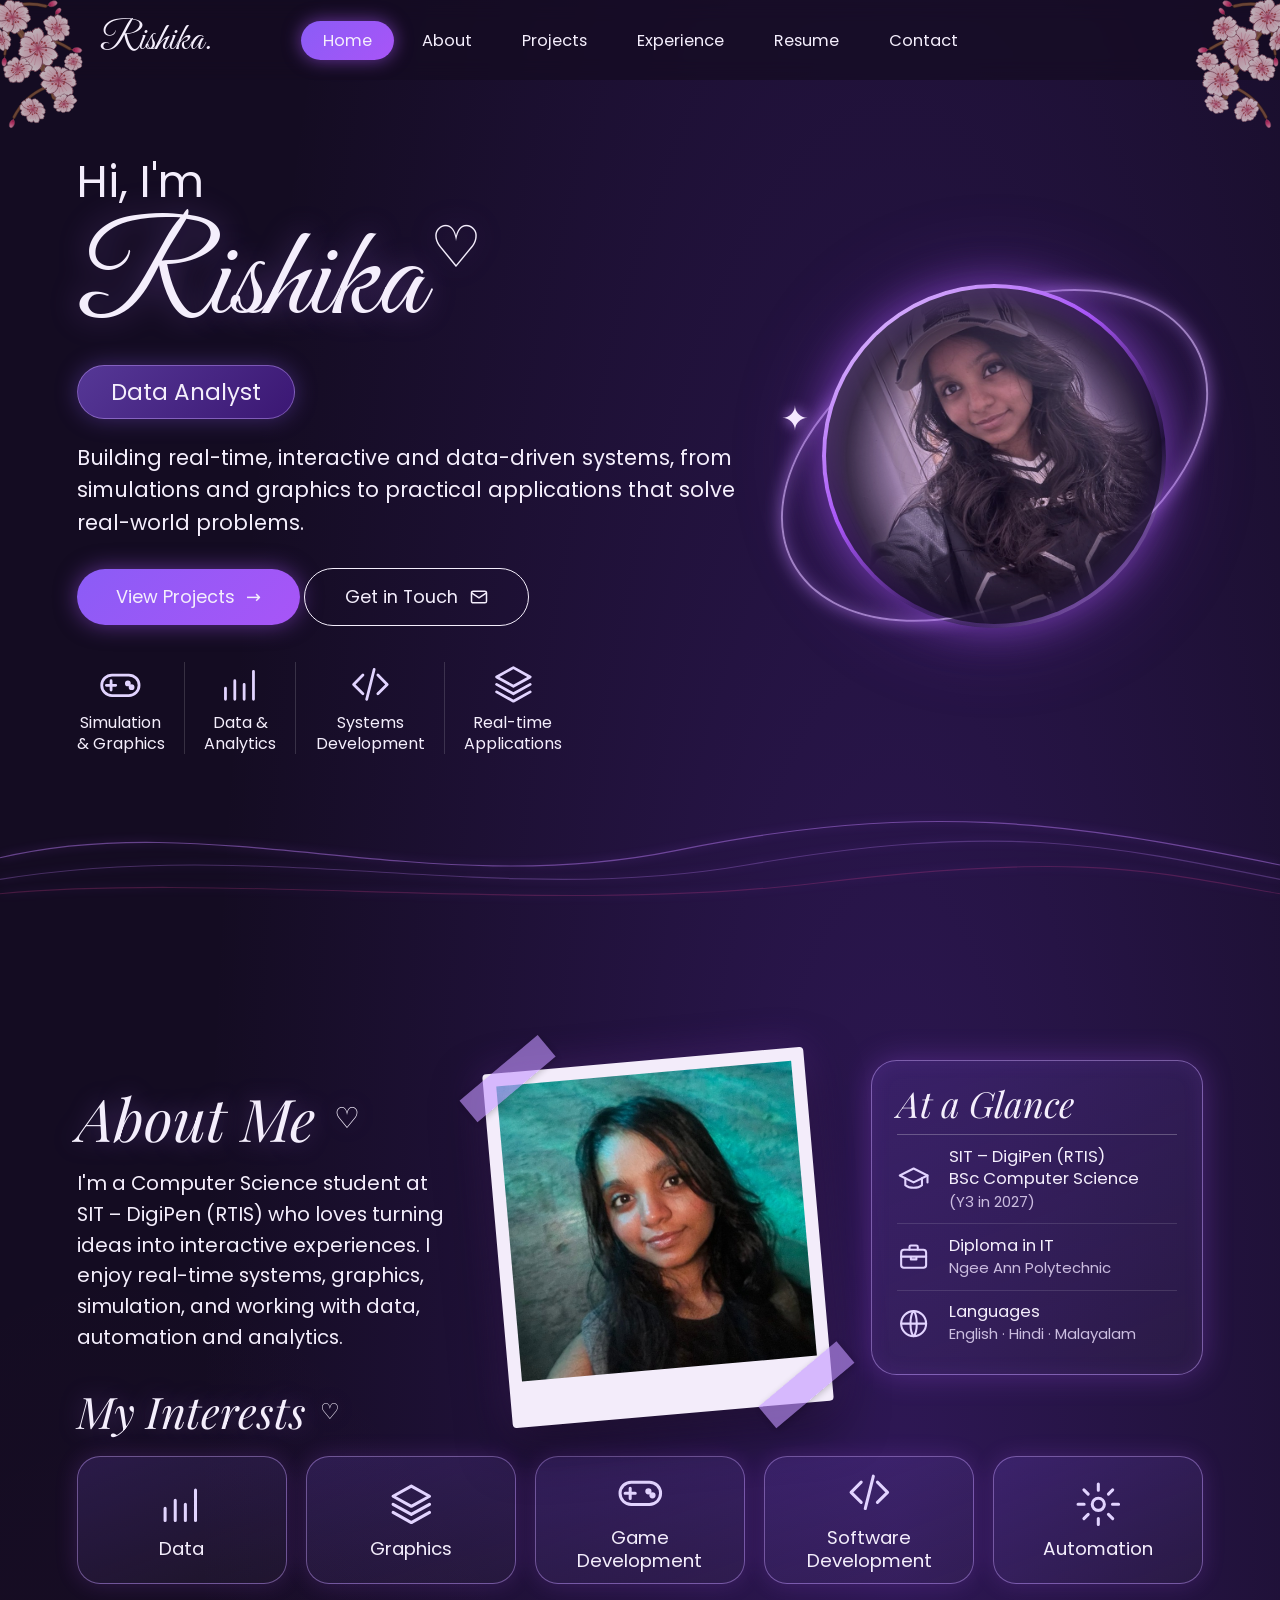
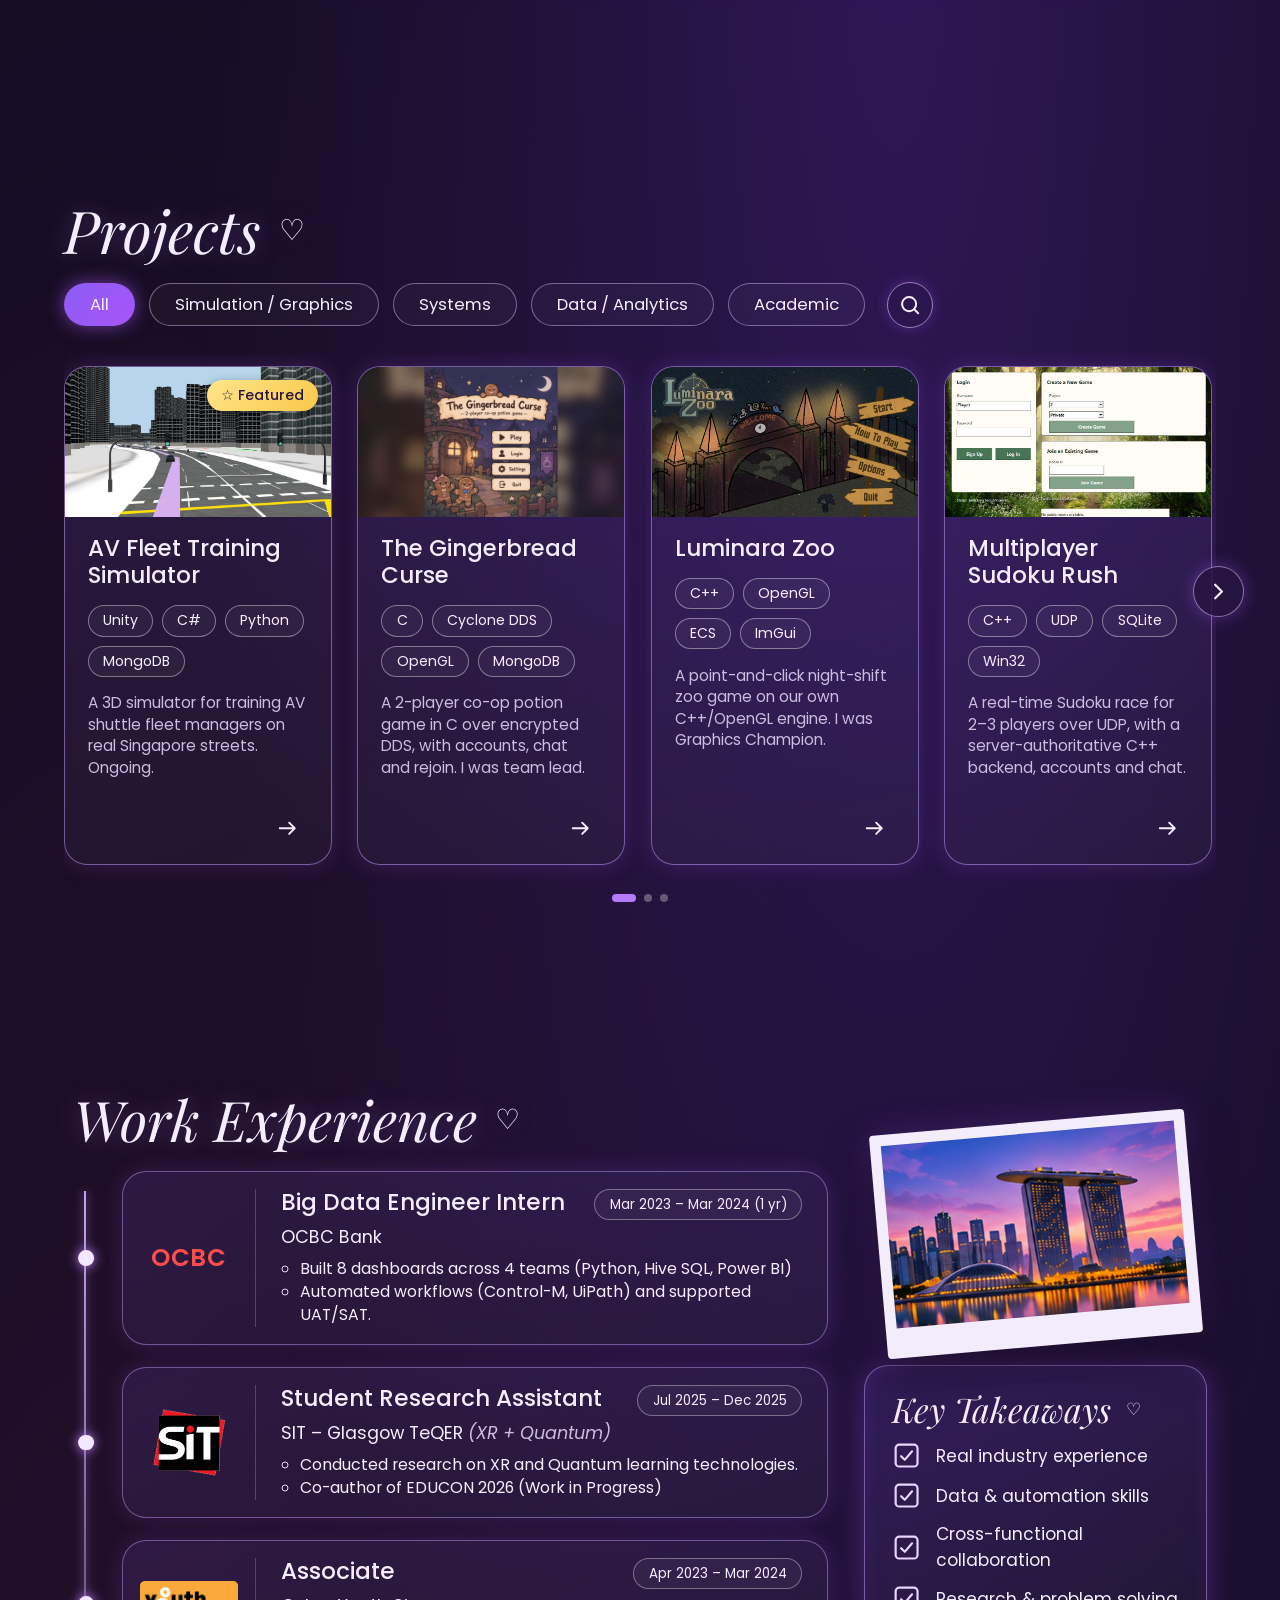
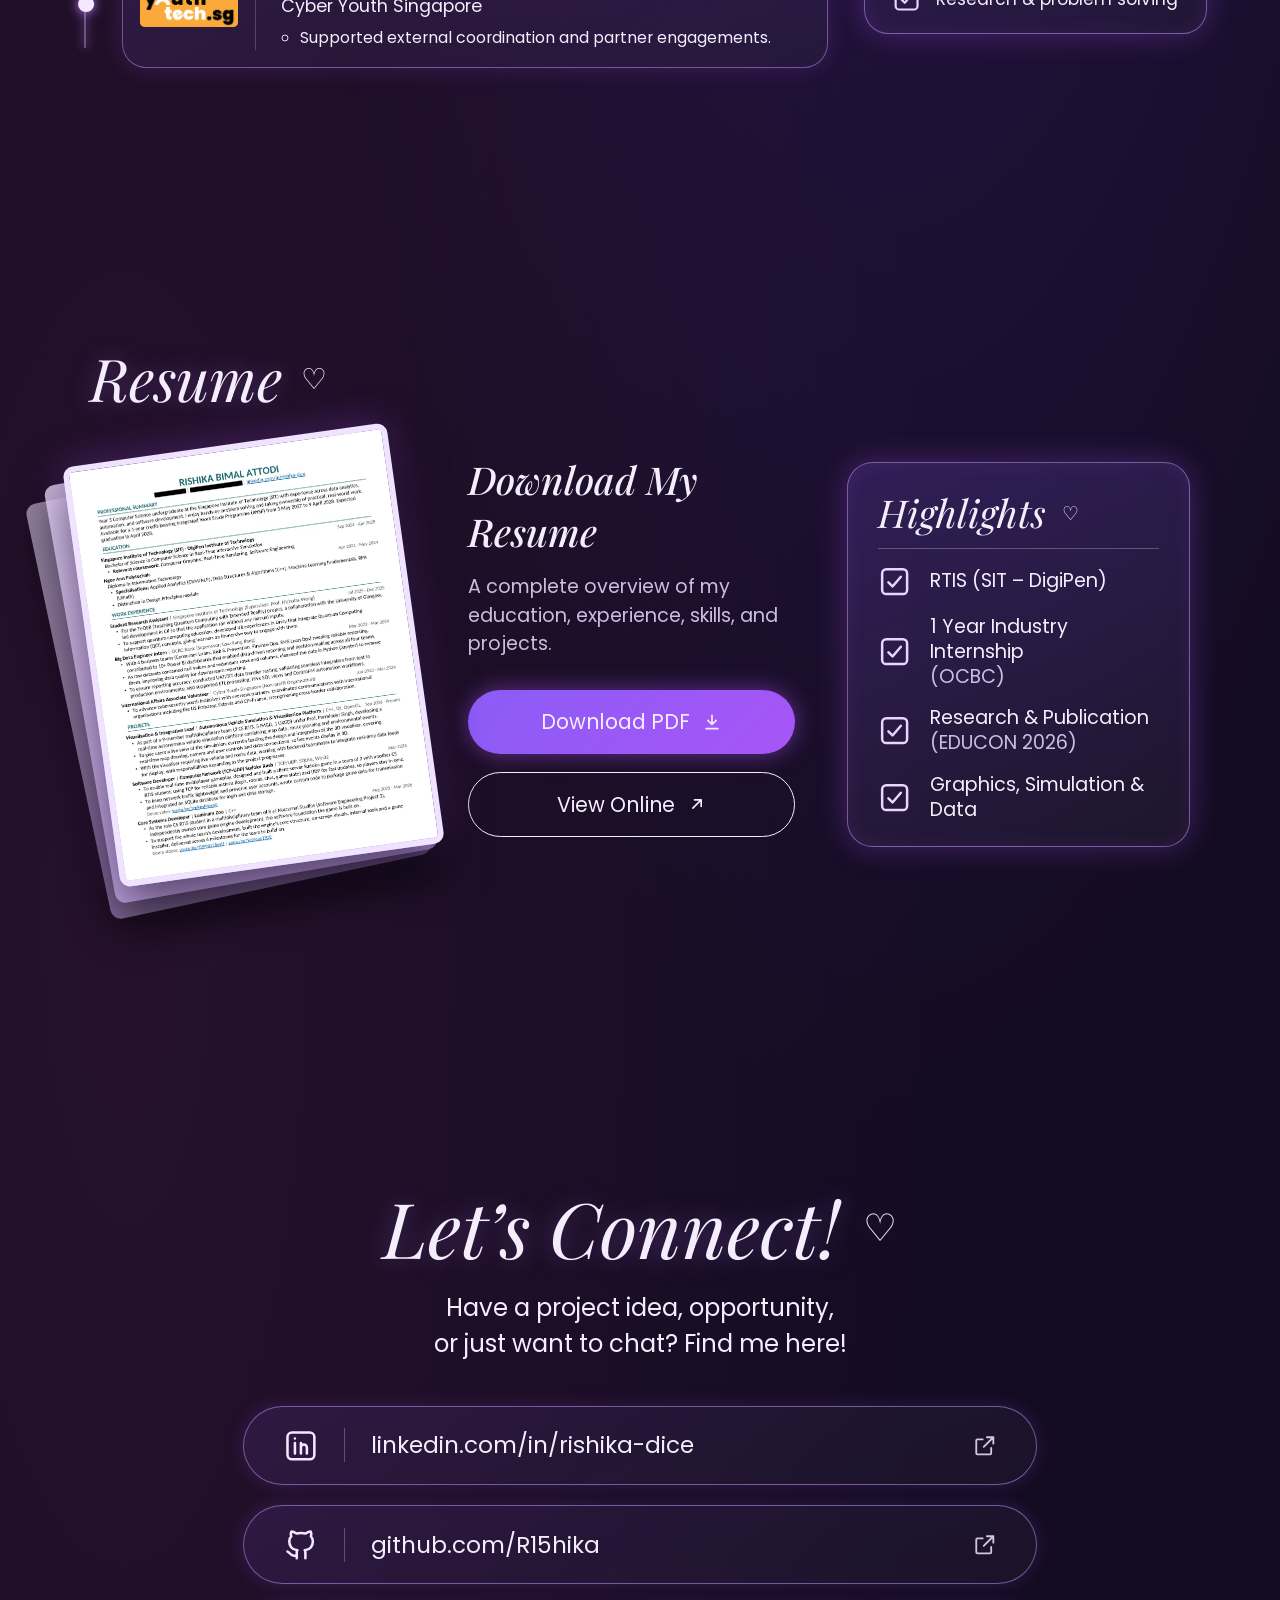
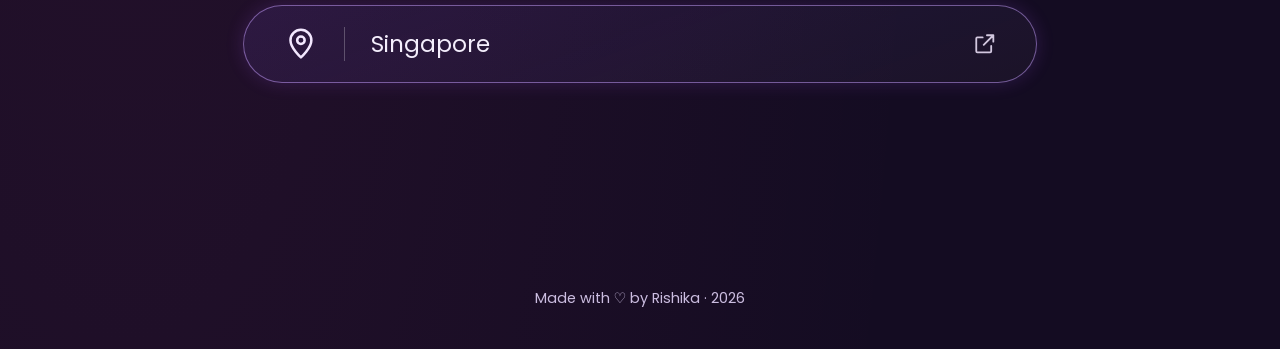
==== index.html @ 8cce58ab "Add files via upload" ====
<!doctype html>
<html lang="en">
<head>
  <meta charset="utf-8" />
  <meta name="viewport" content="width=device-width, initial-scale=1" />
  <title>Rishika | Data Analyst</title>
  <meta name="description" content="Rishika, Data Analyst. Real-time, interactive and data-driven systems." />
  <link rel="preconnect" href="https://fonts.googleapis.com" />
  <link rel="preconnect" href="https://fonts.gstatic.com" crossorigin />
  <link href="https://fonts.googleapis.com/css2?family=Great+Vibes&family=Playfair+Display:ital,wght@1,400;1,500&family=Poppins:wght@300;400;500;600&display=swap" rel="stylesheet" />
  <!-- one stylesheet per section -->
  <link rel="stylesheet" href="css/base.css" />
  <link rel="stylesheet" href="css/nav.css" />
  <link rel="stylesheet" href="css/hero.css" />
  <link rel="stylesheet" href="css/about.css" />
  <link rel="stylesheet" href="css/projects.css" />
  <link rel="stylesheet" href="css/experience.css" />
  <link rel="stylesheet" href="css/home-oip.css" />
  <link rel="stylesheet" href="css/resume.css" />
  <link rel="stylesheet" href="css/contact.css" />
</head>
<body>
  <!-- falling petals layer -->
  <div class="petals" aria-hidden="true"></div>

  <!-- corner blossoms -->
  <svg class="blossom blossom-left" viewBox="0 0 200 200" aria-hidden="true"><defs><linearGradient id="sklg" x1="0" y1="0" x2="0" y2="-12" gradientUnits="userSpaceOnUse"><stop offset="0" stop-color="#ef8fa8"/><stop offset=".35" stop-color="#f8c3cf"/><stop offset="1" stop-color="#fff0f2"/></linearGradient><radialGradient id="sklc"><stop offset="0" stop-color="#e2557a"/><stop offset="1" stop-color="#f19ab0" stop-opacity="0"/></radialGradient><linearGradient id="sklb" x1="0" y1="0" x2="0" y2="-12" gradientUnits="userSpaceOnUse"><stop offset="0" stop-color="#c2185b"/><stop offset=".55" stop-color="#e8437a"/><stop offset="1" stop-color="#f7a3bf"/></linearGradient></defs><g fill="none" stroke-linecap="round"><path d="M40 10C80 40 104 64 126 100S146 134 150 150" stroke="#4a2a1c" stroke-width="7.4"/><path d="M150 150Q153 158 153 164" stroke="#4a2a1c" stroke-width="3.2"/><path d="M96 56C108 50 124 48 140 52" stroke="#4a2a1c" stroke-width="4.0"/><path d="M118 88C132 84 150 88 166 98" stroke="#4a2a1c" stroke-width="3.8"/><path d="M140 140C126 146 114 156 106 172" stroke="#4a2a1c" stroke-width="3.8"/><path d="M104 62C100 76 98 90 96 104" stroke="#4a2a1c" stroke-width="3.4"/><path d="M40 10C80 40 104 64 126 100S146 134 150 150" stroke="#8b5a3c" stroke-width="6"/><path d="M150 150Q153 158 153 164" stroke="#8b5a3c" stroke-width="1.8"/><path d="M96 56C108 50 124 48 140 52" stroke="#8b5a3c" stroke-width="2.6"/><path d="M118 88C132 84 150 88 166 98" stroke="#8b5a3c" stroke-width="2.4"/><path d="M140 140C126 146 114 156 106 172" stroke="#8b5a3c" stroke-width="2.4"/><path d="M104 62C100 76 98 90 96 104" stroke="#8b5a3c" stroke-width="2"/><path d="M44 14C82 42 104 66 125 101" stroke="#b07a52" stroke-width="1.2" opacity=".7"/></g><g transform="translate(141 52) rotate(70) scale(1)"><path d="M0 0L0 -3" stroke="#7a4a2e" stroke-width="1" stroke-linecap="round"/><path d="M0-2C-3.4-3.6-3.6-9-1.6-11.6Q0-13.2 1.6-11.6C3.6-9 3.4-3.6 0-2Z" fill="url(#sklb)" stroke="#9b5b6b" stroke-width=".5"/><path d="M-1.4-3.4Q0-6 1.4-3.4" fill="none" stroke="#9c2448" stroke-width=".4"/></g><g transform="translate(167 99) rotate(95) scale(1)"><path d="M0 0L0 -3" stroke="#7a4a2e" stroke-width="1" stroke-linecap="round"/><path d="M0-2C-3.4-3.6-3.6-9-1.6-11.6Q0-13.2 1.6-11.6C3.6-9 3.4-3.6 0-2Z" fill="url(#sklb)" stroke="#9b5b6b" stroke-width=".5"/><path d="M-1.4-3.4Q0-6 1.4-3.4" fill="none" stroke="#9c2448" stroke-width=".4"/></g><g transform="translate(106 173) rotate(200) scale(0.9)"><path d="M0 0L0 -3" stroke="#7a4a2e" stroke-width="1" stroke-linecap="round"/><path d="M0-2C-3.4-3.6-3.6-9-1.6-11.6Q0-13.2 1.6-11.6C3.6-9 3.4-3.6 0-2Z" fill="url(#sklb)" stroke="#9b5b6b" stroke-width=".5"/><path d="M-1.4-3.4Q0-6 1.4-3.4" fill="none" stroke="#9c2448" stroke-width=".4"/></g><g transform="translate(96 106) rotate(185) scale(0.9)"><path d="M0 0L0 -3" stroke="#7a4a2e" stroke-width="1" stroke-linecap="round"/><path d="M0-2C-3.4-3.6-3.6-9-1.6-11.6Q0-13.2 1.6-11.6C3.6-9 3.4-3.6 0-2Z" fill="url(#sklb)" stroke="#9b5b6b" stroke-width=".5"/><path d="M-1.4-3.4Q0-6 1.4-3.4" fill="none" stroke="#9c2448" stroke-width=".4"/></g><g transform="translate(150 62) rotate(40) scale(0.8)"><path d="M0 0L0 -3" stroke="#7a4a2e" stroke-width="1" stroke-linecap="round"/><path d="M0-2C-3.4-3.6-3.6-9-1.6-11.6Q0-13.2 1.6-11.6C3.6-9 3.4-3.6 0-2Z" fill="url(#sklb)" stroke="#9b5b6b" stroke-width=".5"/><path d="M-1.4-3.4Q0-6 1.4-3.4" fill="none" stroke="#9c2448" stroke-width=".4"/></g><g transform="translate(122 40) rotate(10) scale(0.8)"><path d="M0 0L0 -3" stroke="#7a4a2e" stroke-width="1" stroke-linecap="round"/><path d="M0-2C-3.4-3.6-3.6-9-1.6-11.6Q0-13.2 1.6-11.6C3.6-9 3.4-3.6 0-2Z" fill="url(#sklb)" stroke="#9b5b6b" stroke-width=".5"/><path d="M-1.4-3.4Q0-6 1.4-3.4" fill="none" stroke="#9c2448" stroke-width=".4"/></g><g transform="translate(104 64) rotate(8) scale(1.6 1.4)"><g stroke="#9b5b6b" stroke-width=".55" stroke-linejoin="round"><g transform="rotate(1.5) scale(1.1)"><path d="M0 0C-2.8 -1.7 -6.9 -5.1 -5.7 -9.3Q-4.6 -12.2 -3.4 -11.3Q-2.4 -12.2 -1.3 -11.1Q-0.7 -12 -0.1 -9.9Q0.4 -12.2 1 -11.3Q2.2 -12.2 3.4 -11.1Q4.6 -12 5.7 -9.3C6.9 -5.1 2.8 -1.7 0 0Z" fill="url(#sklg)"/><path d="M-0.4 -1.5Q-1.4 -5.1 -2.4 -8.2M0 -1.5Q0 -5.1 0 -8.2M0.4 -1.5Q1.4 -5.1 2.4 -8.2" fill="none" stroke="#e7a3b2" stroke-width=".35" stroke-linecap="round"/></g><g transform="rotate(66.7) scale(1)"><path d="M0 0C-2.9 -1.8 -7.2 -5.3 -5.9 -9.6Q-4.7 -12.6 -3.5 -11.7Q-2.4 -12.6 -1.3 -11.6Q-0.7 -12.5 -0.1 -10.1Q0.5 -12.3 1.1 -11.4Q2.4 -12.5 3.6 -11.6Q4.8 -12.5 6 -9.6C7.2 -5.3 2.9 -1.8 0 0Z" fill="url(#sklg)"/><path d="M-0.4 -1.5Q-1.4 -5.3 -2.4 -8.5M0 -1.5Q0 -5.3 0 -8.5M0.4 -1.5Q1.4 -5.3 2.4 -8.5" fill="none" stroke="#e7a3b2" stroke-width=".35" stroke-linecap="round"/></g><g transform="rotate(143) scale(1)"><path d="M0 0C-3 -1.8 -7.3 -5.3 -6.1 -9.5Q-4.9 -12.6 -3.7 -11.7Q-2.4 -12.6 -1.1 -11.4Q-0.6 -12.3 -0.1 -10.2Q0.6 -12.3 1.2 -11.4Q2.5 -12.6 3.7 -11.7Q5 -12.6 6.2 -9.7C7.3 -5.3 3 -1.8 0 0Z" fill="url(#sklg)"/><path d="M-0.4 -1.5Q-1.4 -5.3 -2.4 -8.6M0 -1.5Q0 -5.3 0 -8.6M0.4 -1.5Q1.4 -5.3 2.4 -8.6" fill="none" stroke="#e7a3b2" stroke-width=".35" stroke-linecap="round"/></g><g transform="rotate(210.7) scale(1)"><path d="M0 0C-2.8 -1.8 -6.8 -5.4 -5.8 -9.5Q-4.5 -12.6 -3.3 -11.7Q-2.1 -12.6 -1 -11.7Q-0.5 -12.6 0.1 -10.3Q0.6 -12.5 1.1 -11.6Q2.3 -12.5 3.5 -11.6Q4.6 -12.5 5.6 -9.5C6.8 -5.4 2.8 -1.8 0 0Z" fill="url(#sklg)"/><path d="M-0.4 -1.5Q-1.4 -5.4 -2.4 -8.6M0 -1.5Q0 -5.4 0 -8.6M0.4 -1.5Q1.4 -5.4 2.4 -8.6" fill="none" stroke="#e7a3b2" stroke-width=".35" stroke-linecap="round"/></g><g transform="rotate(283) scale(1)"><path d="M0 0C-3 -1.9 -7.2 -5.8 -6 -10.3Q-4.8 -13.4 -3.7 -12.5Q-2.5 -13.4 -1.3 -12.4Q-0.7 -13.3 -0.1 -11.2Q0.5 -13.2 1.1 -12.3Q2.3 -13.5 3.5 -12.6Q4.8 -13.5 6 -10.1C7.2 -5.8 3 -1.9 0 0Z" fill="url(#sklg)"/><path d="M-0.4 -1.5Q-1.4 -5.8 -2.4 -9.2M0 -1.5Q0 -5.8 0 -9.2M0.4 -1.5Q1.4 -5.8 2.4 -9.2" fill="none" stroke="#e7a3b2" stroke-width=".35" stroke-linecap="round"/></g></g><circle r="3" fill="url(#sklc)"/><g stroke="#c8506c" stroke-width=".32" fill="#a8452f"><path d="M0 0L5.4 0.1"/><circle cx="5.4" cy="0.1" r=".55"/><path d="M0 0L4.5 2.9"/><circle cx="4.5" cy="2.9" r=".55"/><path d="M0 0L2.7 3.5"/><circle cx="2.7" cy="3.5" r=".55"/><path d="M0 0L0.9 5.3"/><circle cx="0.9" cy="5.3" r=".55"/><path d="M0 0L-1.8 3.4"/><circle cx="-1.8" cy="3.4" r=".55"/><path d="M0 0L-2.8 3"/><circle cx="-2.8" cy="3" r=".55"/><path d="M0 0L-4.3 1.4"/><circle cx="-4.3" cy="1.4" r=".55"/><path d="M0 0L-4 -1.1"/><circle cx="-4" cy="-1.1" r=".55"/><path d="M0 0L-3.7 -2.5"/><circle cx="-3.7" cy="-2.5" r=".55"/><path d="M0 0L-1.8 -4.4"/><circle cx="-1.8" cy="-4.4" r=".55"/><path d="M0 0L1.2 -4.8"/><circle cx="1.2" cy="-4.8" r=".55"/><path d="M0 0L2.8 -4"/><circle cx="2.8" cy="-4" r=".55"/><path d="M0 0L3.4 -1.6"/><circle cx="3.4" cy="-1.6" r=".55"/></g></g><g transform="translate(132 98) rotate(-14) scale(1.7 1.7)"><g stroke="#9b5b6b" stroke-width=".55" stroke-linejoin="round"><g transform="rotate(-4.8) scale(1)"><path d="M0 0C-3.1 -1.9 -7.5 -5.6 -6.2 -9.8Q-5 -13.1 -3.8 -12.2Q-2.6 -13.1 -1.3 -12Q-0.7 -12.9 -0.1 -10.9Q0.5 -13.1 1.1 -12.2Q2.4 -13.3 3.7 -12.4Q4.9 -13.3 6.1 -10.1C7.5 -5.6 3.1 -1.9 0 0Z" fill="url(#sklg)"/><path d="M-0.4 -1.5Q-1.4 -5.6 -2.4 -9M0 -1.5Q0 -5.6 0 -9M0.4 -1.5Q1.4 -5.6 2.4 -9" fill="none" stroke="#e7a3b2" stroke-width=".35" stroke-linecap="round"/></g><g transform="rotate(75.9) scale(0.9)"><path d="M0 0C-2.7 -1.9 -6.6 -5.7 -5.5 -10.2Q-4.4 -13.3 -3.4 -12.4Q-2.3 -13.3 -1.1 -12.4Q-0.5 -13.3 0.1 -10.6Q0.6 -13.1 1.1 -12.2Q2.1 -13.4 3.2 -12.5Q4.3 -13.4 5.5 -10.2C6.6 -5.7 2.7 -1.9 0 0Z" fill="url(#sklg)"/><path d="M-0.4 -1.5Q-1.4 -5.7 -2.4 -9.1M0 -1.5Q0 -5.7 0 -9.1M0.4 -1.5Q1.4 -5.7 2.4 -9.1" fill="none" stroke="#e7a3b2" stroke-width=".35" stroke-linecap="round"/></g><g transform="rotate(142) scale(1)"><path d="M0 0C-2.7 -1.9 -6.6 -5.7 -5.5 -10.3Q-4.4 -13.6 -3.3 -12.7Q-2.2 -13.6 -1.1 -12.1Q-0.5 -13 0.1 -10.9Q0.6 -13.3 1 -12.4Q2.1 -13.3 3.2 -12.4Q4.4 -13.3 5.5 -10.1C6.6 -5.7 2.7 -1.9 0 0Z" fill="url(#sklg)"/><path d="M-0.4 -1.5Q-1.4 -5.7 -2.4 -9.2M0 -1.5Q0 -5.7 0 -9.2M0.4 -1.5Q1.4 -5.7 2.4 -9.2" fill="none" stroke="#e7a3b2" stroke-width=".35" stroke-linecap="round"/></g><g transform="rotate(221.2) scale(1.1)"><path d="M0 0C-3 -1.9 -7.4 -5.7 -6.1 -10.1Q-4.8 -13.3 -3.6 -12.4Q-2.4 -13.3 -1.3 -12.4Q-0.7 -13.3 0 -11.2Q0.5 -13.4 1.1 -12.5Q2.3 -13.4 3.6 -12.4Q5 -13.3 6.3 -10.2C7.4 -5.7 3 -1.9 0 0Z" fill="url(#sklg)"/><path d="M-0.4 -1.5Q-1.4 -5.7 -2.4 -9.2M0 -1.5Q0 -5.7 0 -9.2M0.4 -1.5Q1.4 -5.7 2.4 -9.2" fill="none" stroke="#e7a3b2" stroke-width=".35" stroke-linecap="round"/></g><g transform="rotate(291) scale(1)"><path d="M0 0C-3.1 -1.8 -7.5 -5.3 -6.4 -9.5Q-5.1 -12.6 -3.9 -11.7Q-2.5 -12.6 -1.2 -11.3Q-0.5 -12.2 0.1 -10.1Q0.7 -12.2 1.3 -11.3Q2.5 -12.4 3.6 -11.5Q5 -12.4 6.4 -9.3C7.5 -5.3 3.1 -1.8 0 0Z" fill="url(#sklg)"/><path d="M-0.4 -1.5Q-1.4 -5.3 -2.4 -8.5M0 -1.5Q0 -5.3 0 -8.5M0.4 -1.5Q1.4 -5.3 2.4 -8.5" fill="none" stroke="#e7a3b2" stroke-width=".35" stroke-linecap="round"/></g></g><circle r="3" fill="url(#sklc)"/><g stroke="#c8506c" stroke-width=".32" fill="#a8452f"><path d="M0 0L5.2 -0.5"/><circle cx="5.2" cy="-0.5" r=".55"/><path d="M0 0L4.7 2.2"/><circle cx="4.7" cy="2.2" r=".55"/><path d="M0 0L2 3.9"/><circle cx="2" cy="3.9" r=".55"/><path d="M0 0L0.8 5.4"/><circle cx="0.8" cy="5.4" r=".55"/><path d="M0 0L-1.6 3.6"/><circle cx="-1.6" cy="3.6" r=".55"/><path d="M0 0L-2.6 2.9"/><circle cx="-2.6" cy="2.9" r=".55"/><path d="M0 0L-5.2 0.7"/><circle cx="-5.2" cy="0.7" r=".55"/><path d="M0 0L-5.2 -0.7"/><circle cx="-5.2" cy="-0.7" r=".55"/><path d="M0 0L-3.2 -3.7"/><circle cx="-3.2" cy="-3.7" r=".55"/><path d="M0 0L-1.8 -4.3"/><circle cx="-1.8" cy="-4.3" r=".55"/><path d="M0 0L0.1 -3.6"/><circle cx="0.1" cy="-3.6" r=".55"/><path d="M0 0L3.3 -3.6"/><circle cx="3.3" cy="-3.6" r=".55"/><path d="M0 0L4.9 -2.5"/><circle cx="4.9" cy="-2.5" r=".55"/></g></g><g transform="translate(152 76) rotate(30) scale(1.2 1)"><g stroke="#9b5b6b" stroke-width=".55" stroke-linejoin="round"><g transform="rotate(-1) scale(1.1)"><path d="M0 0C-2.9 -1.9 -7 -5.7 -5.8 -10.2Q-4.7 -13.3 -3.6 -12.4Q-2.4 -13.3 -1.2 -12.2Q-0.7 -13.1 -0.1 -10.9Q0.5 -13 1 -12.1Q2.3 -13.3 3.5 -12.4Q4.7 -13.3 5.9 -9.9C7 -5.7 2.9 -1.9 0 0Z" fill="url(#sklg)"/><path d="M-0.4 -1.5Q-1.4 -5.7 -2.4 -9.1M0 -1.5Q0 -5.7 0 -9.1M0.4 -1.5Q1.4 -5.7 2.4 -9.1" fill="none" stroke="#e7a3b2" stroke-width=".35" stroke-linecap="round"/></g><g transform="rotate(67.3) scale(1)"><path d="M0 0C-2.9 -1.8 -7.1 -5.4 -5.9 -9.8Q-4.7 -12.8 -3.6 -11.9Q-2.4 -12.8 -1.3 -11.6Q-0.7 -12.5 -0.1 -10.4Q0.6 -12.6 1.2 -11.7Q2.4 -12.7 3.5 -11.8Q4.7 -12.7 6 -9.5C7.1 -5.4 2.9 -1.8 0 0Z" fill="url(#sklg)"/><path d="M-0.4 -1.5Q-1.4 -5.4 -2.4 -8.7M0 -1.5Q0 -5.4 0 -8.7M0.4 -1.5Q1.4 -5.4 2.4 -8.7" fill="none" stroke="#e7a3b2" stroke-width=".35" stroke-linecap="round"/></g><g transform="rotate(146.4) scale(1.1)"><path d="M0 0C-2.8 -1.7 -6.8 -5.2 -5.6 -9.3Q-4.5 -12.2 -3.4 -11.3Q-2.2 -12.2 -1 -11.3Q-0.5 -12.2 0 -10Q0.6 -12.1 1.1 -11.2Q2.3 -12.3 3.4 -11.4Q4.6 -12.3 5.7 -9.1C6.8 -5.2 2.8 -1.7 0 0Z" fill="url(#sklg)"/><path d="M-0.4 -1.5Q-1.4 -5.2 -2.4 -8.4M0 -1.5Q0 -5.2 0 -8.4M0.4 -1.5Q1.4 -5.2 2.4 -8.4" fill="none" stroke="#e7a3b2" stroke-width=".35" stroke-linecap="round"/></g><g transform="rotate(217.9) scale(0.9)"><path d="M0 0C-3.1 -1.7 -7.5 -5.2 -6.3 -9.1Q-5 -12.4 -3.7 -11.5Q-2.5 -12.4 -1.3 -11.3Q-0.7 -12.2 -0.1 -10.1Q0.5 -12.1 1.1 -11.2Q2.5 -12.1 3.9 -11.2Q5 -12.1 6.2 -9.2C7.5 -5.2 3.1 -1.7 0 0Z" fill="url(#sklg)"/><path d="M-0.4 -1.5Q-1.4 -5.2 -2.4 -8.4M0 -1.5Q0 -5.2 0 -8.4M0.4 -1.5Q1.4 -5.2 2.4 -8.4" fill="none" stroke="#e7a3b2" stroke-width=".35" stroke-linecap="round"/></g><g transform="rotate(288.6) scale(1)"><path d="M0 0C-3.1 -1.9 -7.5 -5.7 -6.3 -10Q-5.1 -13.4 -3.8 -12.5Q-2.4 -13.4 -1.1 -12.2Q-0.6 -13.1 -0.1 -11Q0.6 -13.3 1.2 -12.4Q2.4 -13.5 3.6 -12.6Q5 -13.5 6.3 -10.4C7.5 -5.7 3.1 -1.9 0 0Z" fill="url(#sklg)"/><path d="M-0.4 -1.5Q-1.4 -5.7 -2.4 -9.2M0 -1.5Q0 -5.7 0 -9.2M0.4 -1.5Q1.4 -5.7 2.4 -9.2" fill="none" stroke="#e7a3b2" stroke-width=".35" stroke-linecap="round"/></g></g><circle r="3" fill="url(#sklc)"/><g stroke="#c8506c" stroke-width=".32" fill="#a8452f"><path d="M0 0L4.2 -0.6"/><circle cx="4.2" cy="-0.6" r=".55"/><path d="M0 0L4 2.3"/><circle cx="4" cy="2.3" r=".55"/><path d="M0 0L3.7 4.2"/><circle cx="3.7" cy="4.2" r=".55"/><path d="M0 0L0.2 5.5"/><circle cx="0.2" cy="5.5" r=".55"/><path d="M0 0L-1 4"/><circle cx="-1" cy="4" r=".55"/><path d="M0 0L-3.4 3.9"/><circle cx="-3.4" cy="3.9" r=".55"/><path d="M0 0L-3.7 1.2"/><circle cx="-3.7" cy="1.2" r=".55"/><path d="M0 0L-5.3 -1.2"/><circle cx="-5.3" cy="-1.2" r=".55"/><path d="M0 0L-2.8 -3"/><circle cx="-2.8" cy="-3" r=".55"/><path d="M0 0L-2.4 -4.9"/><circle cx="-2.4" cy="-4.9" r=".55"/><path d="M0 0L0.7 -5"/><circle cx="0.7" cy="-5" r=".55"/><path d="M0 0L1.7 -3.3"/><circle cx="1.7" cy="-3.3" r=".55"/><path d="M0 0L4 -1.9"/><circle cx="4" cy="-1.9" r=".55"/></g></g><g transform="translate(110 120) rotate(-30) scale(1.3 1.1)"><g stroke="#9b5b6b" stroke-width=".55" stroke-linejoin="round"><g transform="rotate(-4.7) scale(0.9)"><path d="M0 0C-2.7 -1.9 -6.7 -5.7 -5.5 -10Q-4.5 -13.2 -3.5 -12.3Q-2.3 -13.2 -1.2 -12.2Q-0.6 -13.1 0 -11Q0.5 -13 1.1 -12.1Q2.2 -13.5 3.3 -12.6Q4.4 -13.5 5.6 -10.3C6.7 -5.7 2.7 -1.9 0 0Z" fill="url(#sklg)"/><path d="M-0.4 -1.5Q-1.4 -5.7 -2.4 -9.1M0 -1.5Q0 -5.7 0 -9.1M0.4 -1.5Q1.4 -5.7 2.4 -9.1" fill="none" stroke="#e7a3b2" stroke-width=".35" stroke-linecap="round"/></g><g transform="rotate(77.2) scale(0.9)"><path d="M0 0C-2.7 -1.7 -6.6 -5.2 -5.6 -9.3Q-4.4 -12.3 -3.2 -11.4Q-2.2 -12.3 -1.1 -11.3Q-0.6 -12.2 0 -10.1Q0.5 -12.3 1 -11.4Q2.2 -12.3 3.4 -11.3Q4.4 -12.2 5.5 -9.2C6.6 -5.2 2.7 -1.7 0 0Z" fill="url(#sklg)"/><path d="M-0.4 -1.5Q-1.4 -5.2 -2.4 -8.3M0 -1.5Q0 -5.2 0 -8.3M0.4 -1.5Q1.4 -5.2 2.4 -8.3" fill="none" stroke="#e7a3b2" stroke-width=".35" stroke-linecap="round"/></g><g transform="rotate(138.8) scale(1)"><path d="M0 0C-3 -1.8 -7.4 -5.4 -6.2 -9.4Q-5 -12.6 -3.7 -11.7Q-2.4 -12.6 -1.2 -11.3Q-0.6 -12.2 0 -10.1Q0.6 -12.4 1.3 -11.5Q2.5 -12.6 3.7 -11.7Q4.9 -12.6 6.1 -9.7C7.4 -5.4 3 -1.8 0 0Z" fill="url(#sklg)"/><path d="M-0.4 -1.5Q-1.4 -5.4 -2.4 -8.6M0 -1.5Q0 -5.4 0 -8.6M0.4 -1.5Q1.4 -5.4 2.4 -8.6" fill="none" stroke="#e7a3b2" stroke-width=".35" stroke-linecap="round"/></g><g transform="rotate(212.9) scale(1.1)"><path d="M0 0C-2.8 -1.7 -6.9 -5.2 -5.9 -9Q-4.6 -12.1 -3.3 -11.2Q-2.3 -12.1 -1.2 -11.2Q-0.6 -12.1 -0.1 -9.9Q0.5 -12 1 -11.1Q2.2 -12 3.4 -11Q4.6 -11.9 5.9 -9.2C6.9 -5.2 2.8 -1.7 0 0Z" fill="url(#sklg)"/><path d="M-0.4 -1.5Q-1.4 -5.2 -2.4 -8.3M0 -1.5Q0 -5.2 0 -8.3M0.4 -1.5Q1.4 -5.2 2.4 -8.3" fill="none" stroke="#e7a3b2" stroke-width=".35" stroke-linecap="round"/></g><g transform="rotate(289) scale(1)"><path d="M0 0C-2.8 -1.8 -6.9 -5.3 -5.9 -9.5Q-4.7 -12.4 -3.5 -11.5Q-2.3 -12.4 -1.2 -11.4Q-0.7 -12.3 -0.1 -10.2Q0.4 -12.4 1 -11.5Q2.2 -12.6 3.3 -11.7Q4.5 -12.6 5.7 -9.5C6.9 -5.3 2.8 -1.8 0 0Z" fill="url(#sklg)"/><path d="M-0.4 -1.5Q-1.4 -5.3 -2.4 -8.5M0 -1.5Q0 -5.3 0 -8.5M0.4 -1.5Q1.4 -5.3 2.4 -8.5" fill="none" stroke="#e7a3b2" stroke-width=".35" stroke-linecap="round"/></g></g><circle r="3" fill="url(#sklc)"/><g stroke="#c8506c" stroke-width=".32" fill="#a8452f"><path d="M0 0L4.9 0.3"/><circle cx="4.9" cy="0.3" r=".55"/><path d="M0 0L4.6 2.8"/><circle cx="4.6" cy="2.8" r=".55"/><path d="M0 0L2.5 3.4"/><circle cx="2.5" cy="3.4" r=".55"/><path d="M0 0L-0.1 3.9"/><circle cx="-0.1" cy="3.9" r=".55"/><path d="M0 0L-2 4.5"/><circle cx="-2" cy="4.5" r=".55"/><path d="M0 0L-3.5 4"/><circle cx="-3.5" cy="4" r=".55"/><path d="M0 0L-4.8 0.6"/><circle cx="-4.8" cy="0.6" r=".55"/><path d="M0 0L-5 -1.6"/><circle cx="-5" cy="-1.6" r=".55"/><path d="M0 0L-3.8 -2.7"/><circle cx="-3.8" cy="-2.7" r=".55"/><path d="M0 0L-1.9 -4.9"/><circle cx="-1.9" cy="-4.9" r=".55"/><path d="M0 0L1.1 -5.1"/><circle cx="1.1" cy="-5.1" r=".55"/><path d="M0 0L3.2 -4.4"/><circle cx="3.2" cy="-4.4" r=".55"/><path d="M0 0L4.5 -2.1"/><circle cx="4.5" cy="-2.1" r=".55"/></g></g><g transform="translate(154 132) rotate(12) scale(1.6 1.4)"><g stroke="#9b5b6b" stroke-width=".55" stroke-linejoin="round"><g transform="rotate(1.9) scale(0.9)"><path d="M0 0C-2.8 -1.7 -6.8 -5.1 -5.8 -9.1Q-4.7 -11.8 -3.5 -10.9Q-2.3 -11.8 -1.1 -10.9Q-0.5 -11.8 0 -9.6Q0.6 -12 1.1 -11.1Q2.3 -12 3.5 -10.9Q4.6 -11.8 5.7 -9C6.8 -5.1 2.8 -1.7 0 0Z" fill="url(#sklg)"/><path d="M-0.4 -1.5Q-1.4 -5.1 -2.4 -8.1M0 -1.5Q0 -5.1 0 -8.1M0.4 -1.5Q1.4 -5.1 2.4 -8.1" fill="none" stroke="#e7a3b2" stroke-width=".35" stroke-linecap="round"/></g><g transform="rotate(67.8) scale(1)"><path d="M0 0C-3 -1.7 -7.3 -5.2 -6.3 -9.4Q-4.9 -12.4 -3.6 -11.5Q-2.4 -12.4 -1.1 -11.1Q-0.6 -12 0 -10Q0.6 -12.1 1.2 -11.2Q2.5 -12.2 3.7 -11.3Q5 -12.2 6.2 -9.5C7.3 -5.2 3 -1.7 0 0Z" fill="url(#sklg)"/><path d="M-0.4 -1.5Q-1.4 -5.2 -2.4 -8.4M0 -1.5Q0 -5.2 0 -8.4M0.4 -1.5Q1.4 -5.2 2.4 -8.4" fill="none" stroke="#e7a3b2" stroke-width=".35" stroke-linecap="round"/></g><g transform="rotate(149.7) scale(1.1)"><path d="M0 0C-3 -1.8 -7.3 -5.3 -6.1 -9.5Q-5 -12.4 -3.8 -11.5Q-2.5 -12.4 -1.1 -11.3Q-0.5 -12.2 0.1 -10.1Q0.6 -12.3 1.2 -11.4Q2.4 -12.5 3.7 -11.6Q5 -12.5 6.3 -9.5C7.3 -5.3 3 -1.8 0 0Z" fill="url(#sklg)"/><path d="M-0.4 -1.5Q-1.4 -5.3 -2.4 -8.4M0 -1.5Q0 -5.3 0 -8.4M0.4 -1.5Q1.4 -5.3 2.4 -8.4" fill="none" stroke="#e7a3b2" stroke-width=".35" stroke-linecap="round"/></g><g transform="rotate(220.6) scale(1)"><path d="M0 0C-2.7 -1.8 -6.6 -5.4 -5.4 -9.4Q-4.4 -12.7 -3.3 -11.8Q-2.2 -12.7 -1.2 -11.4Q-0.6 -12.3 -0.1 -10.2Q0.4 -12.5 1 -11.6Q2.2 -12.7 3.4 -11.8Q4.5 -12.7 5.6 -9.5C6.6 -5.4 2.7 -1.8 0 0Z" fill="url(#sklg)"/><path d="M-0.4 -1.5Q-1.4 -5.4 -2.4 -8.6M0 -1.5Q0 -5.4 0 -8.6M0.4 -1.5Q1.4 -5.4 2.4 -8.6" fill="none" stroke="#e7a3b2" stroke-width=".35" stroke-linecap="round"/></g><g transform="rotate(293.1) scale(1)"><path d="M0 0C-2.8 -1.9 -6.8 -5.7 -5.7 -10.3Q-4.6 -13.3 -3.6 -12.4Q-2.3 -13.3 -1.1 -12.3Q-0.6 -13.2 -0.1 -10.9Q0.5 -13 1.1 -12.1Q2.2 -13.2 3.3 -12.3Q4.5 -13.2 5.8 -10.3C6.8 -5.7 2.8 -1.9 0 0Z" fill="url(#sklg)"/><path d="M-0.4 -1.5Q-1.4 -5.7 -2.4 -9.1M0 -1.5Q0 -5.7 0 -9.1M0.4 -1.5Q1.4 -5.7 2.4 -9.1" fill="none" stroke="#e7a3b2" stroke-width=".35" stroke-linecap="round"/></g></g><circle r="3" fill="url(#sklc)"/><g stroke="#c8506c" stroke-width=".32" fill="#a8452f"><path d="M0 0L4.2 0.5"/><circle cx="4.2" cy="0.5" r=".55"/><path d="M0 0L4 1.9"/><circle cx="4" cy="1.9" r=".55"/><path d="M0 0L2.1 4.3"/><circle cx="2.1" cy="4.3" r=".55"/><path d="M0 0L0.7 4.4"/><circle cx="0.7" cy="4.4" r=".55"/><path d="M0 0L-1.1 3.5"/><circle cx="-1.1" cy="3.5" r=".55"/><path d="M0 0L-3.5 3.9"/><circle cx="-3.5" cy="3.9" r=".55"/><path d="M0 0L-5.2 1.6"/><circle cx="-5.2" cy="1.6" r=".55"/><path d="M0 0L-4.1 -0.7"/><circle cx="-4.1" cy="-0.7" r=".55"/><path d="M0 0L-3 -2.6"/><circle cx="-3" cy="-2.6" r=".55"/><path d="M0 0L-2.1 -5.1"/><circle cx="-2.1" cy="-5.1" r=".55"/><path d="M0 0L1.2 -5.1"/><circle cx="1.2" cy="-5.1" r=".55"/><path d="M0 0L3.2 -4.4"/><circle cx="3.2" cy="-4.4" r=".55"/><path d="M0 0L4.4 -1.7"/><circle cx="4.4" cy="-1.7" r=".55"/></g></g><g transform="translate(126 164) rotate(40) scale(1.2 1)"><g stroke="#9b5b6b" stroke-width=".55" stroke-linejoin="round"><g transform="rotate(1.9) scale(1)"><path d="M0 0C-3 -1.7 -7.3 -5.1 -6 -9Q-4.8 -11.9 -3.6 -11Q-2.4 -12 -1.3 -11.1Q-0.6 -12 0.1 -9.8Q0.7 -11.9 1.2 -11Q2.4 -11.9 3.6 -11Q4.9 -11.9 6.3 -9.1C7.3 -5.1 3 -1.7 0 0Z" fill="url(#sklg)"/><path d="M-0.4 -1.5Q-1.4 -5.1 -2.4 -8.1M0 -1.5Q0 -5.1 0 -8.1M0.4 -1.5Q1.4 -5.1 2.4 -8.1" fill="none" stroke="#e7a3b2" stroke-width=".35" stroke-linecap="round"/></g><g transform="rotate(68.9) scale(1)"><path d="M0 0C-2.9 -1.8 -7.2 -5.3 -6.1 -9.6Q-4.9 -12.3 -3.7 -11.4Q-2.4 -12.5 -1.2 -11.6Q-0.5 -12.5 0.1 -10Q0.6 -12.5 1.2 -11.6Q2.3 -12.7 3.5 -11.8Q4.7 -12.7 5.9 -9.6C7.2 -5.3 2.9 -1.8 0 0Z" fill="url(#sklg)"/><path d="M-0.4 -1.5Q-1.4 -5.3 -2.4 -8.5M0 -1.5Q0 -5.3 0 -8.5M0.4 -1.5Q1.4 -5.3 2.4 -8.5" fill="none" stroke="#e7a3b2" stroke-width=".35" stroke-linecap="round"/></g><g transform="rotate(141.3) scale(1)"><path d="M0 0C-2.9 -1.9 -7.2 -5.7 -5.9 -10.1Q-4.8 -13.3 -3.6 -12.4Q-2.4 -13.3 -1.2 -12.3Q-0.7 -13.2 -0.1 -10.9Q0.6 -13.3 1.3 -12.4Q2.4 -13.3 3.6 -12.3Q4.8 -13.2 6.1 -10.2C7.2 -5.7 2.9 -1.9 0 0Z" fill="url(#sklg)"/><path d="M-0.4 -1.5Q-1.4 -5.7 -2.4 -9.1M0 -1.5Q0 -5.7 0 -9.1M0.4 -1.5Q1.4 -5.7 2.4 -9.1" fill="none" stroke="#e7a3b2" stroke-width=".35" stroke-linecap="round"/></g><g transform="rotate(221.7) scale(1)"><path d="M0 0C-2.9 -1.8 -7 -5.4 -5.7 -9.4Q-4.6 -12.8 -3.4 -11.9Q-2.3 -12.8 -1.3 -11.5Q-0.6 -12.4 0.1 -10.3Q0.6 -12.7 1.2 -11.8Q2.3 -12.7 3.5 -11.5Q4.7 -12.4 5.9 -9.4C7 -5.4 2.9 -1.8 0 0Z" fill="url(#sklg)"/><path d="M-0.4 -1.5Q-1.4 -5.4 -2.4 -8.6M0 -1.5Q0 -5.4 0 -8.6M0.4 -1.5Q1.4 -5.4 2.4 -8.6" fill="none" stroke="#e7a3b2" stroke-width=".35" stroke-linecap="round"/></g><g transform="rotate(283.5) scale(1)"><path d="M0 0C-2.7 -1.7 -6.7 -5.2 -5.6 -9.1Q-4.4 -12 -3.2 -11.1Q-2.1 -12 -1.1 -11Q-0.5 -11.9 0 -9.8Q0.5 -11.9 1 -11Q2.1 -12 3.3 -11.1Q4.5 -12 5.7 -9.2C6.7 -5.2 2.7 -1.7 0 0Z" fill="url(#sklg)"/><path d="M-0.4 -1.5Q-1.4 -5.2 -2.4 -8.2M0 -1.5Q0 -5.2 0 -8.2M0.4 -1.5Q1.4 -5.2 2.4 -8.2" fill="none" stroke="#e7a3b2" stroke-width=".35" stroke-linecap="round"/></g></g><circle r="3" fill="url(#sklc)"/><g stroke="#c8506c" stroke-width=".32" fill="#a8452f"><path d="M0 0L5 0.2"/><circle cx="5" cy="0.2" r=".55"/><path d="M0 0L3.5 1.4"/><circle cx="3.5" cy="1.4" r=".55"/><path d="M0 0L2.7 3.9"/><circle cx="2.7" cy="3.9" r=".55"/><path d="M0 0L0.6 4"/><circle cx="0.6" cy="4" r=".55"/><path d="M0 0L-1.4 3.3"/><circle cx="-1.4" cy="3.3" r=".55"/><path d="M0 0L-3.2 3.2"/><circle cx="-3.2" cy="3.2" r=".55"/><path d="M0 0L-4.9 0.6"/><circle cx="-4.9" cy="0.6" r=".55"/><path d="M0 0L-4.3 -1.6"/><circle cx="-4.3" cy="-1.6" r=".55"/><path d="M0 0L-3.3 -2.5"/><circle cx="-3.3" cy="-2.5" r=".55"/><path d="M0 0L-1.2 -4.9"/><circle cx="-1.2" cy="-4.9" r=".55"/><path d="M0 0L0.2 -3.6"/><circle cx="0.2" cy="-3.6" r=".55"/><path d="M0 0L2.8 -4.1"/><circle cx="2.8" cy="-4.1" r=".55"/><path d="M0 0L3.6 -2"/><circle cx="3.6" cy="-2" r=".55"/></g></g><g transform="translate(160 158) rotate(-20) scale(1 0.8)"><g stroke="#9b5b6b" stroke-width=".55" stroke-linejoin="round"><g transform="rotate(-3.3) scale(1)"><path d="M0 0C-3 -1.9 -7.3 -5.7 -6.2 -10.3Q-4.9 -13.4 -3.7 -12.5Q-2.4 -13.4 -1.1 -12.4Q-0.5 -13.3 0.1 -10.8Q0.6 -13.3 1.2 -12.4Q2.5 -13.4 3.8 -12.5Q5 -13.4 6.2 -10.3C7.3 -5.7 3 -1.9 0 0Z" fill="url(#sklg)"/><path d="M-0.4 -1.5Q-1.4 -5.7 -2.4 -9.1M0 -1.5Q0 -5.7 0 -9.1M0.4 -1.5Q1.4 -5.7 2.4 -9.1" fill="none" stroke="#e7a3b2" stroke-width=".35" stroke-linecap="round"/></g><g transform="rotate(76.8) scale(1.1)"><path d="M0 0C-2.8 -1.9 -6.9 -5.7 -5.8 -10.3Q-4.6 -13.4 -3.5 -12.5Q-2.3 -13.4 -1.1 -12.2Q-0.6 -13.1 -0.1 -11Q0.5 -13.1 1 -12.2Q2.2 -13.5 3.3 -12.6Q4.5 -13.5 5.6 -10.2C6.9 -5.7 2.8 -1.9 0 0Z" fill="url(#sklg)"/><path d="M-0.4 -1.5Q-1.4 -5.7 -2.4 -9.2M0 -1.5Q0 -5.7 0 -9.2M0.4 -1.5Q1.4 -5.7 2.4 -9.2" fill="none" stroke="#e7a3b2" stroke-width=".35" stroke-linecap="round"/></g><g transform="rotate(149.5) scale(0.9)"><path d="M0 0C-3 -1.9 -7.3 -5.8 -6 -10.3Q-4.9 -13.3 -3.8 -12.4Q-2.4 -13.5 -1.1 -12.6Q-0.5 -13.5 0 -11.1Q0.6 -13.4 1.2 -12.5Q2.4 -13.6 3.6 -12.7Q4.8 -13.6 6.1 -10.3C7.3 -5.8 3 -1.9 0 0Z" fill="url(#sklg)"/><path d="M-0.4 -1.5Q-1.4 -5.8 -2.4 -9.2M0 -1.5Q0 -5.8 0 -9.2M0.4 -1.5Q1.4 -5.8 2.4 -9.2" fill="none" stroke="#e7a3b2" stroke-width=".35" stroke-linecap="round"/></g><g transform="rotate(219.2) scale(0.9)"><path d="M0 0C-3.1 -1.7 -7.6 -5.2 -6.4 -9.1Q-5 -12.2 -3.7 -11.3Q-2.5 -12.2 -1.4 -11.2Q-0.7 -12.1 0 -9.7Q0.6 -12.1 1.1 -11.2Q2.5 -12.4 3.9 -11.5Q5.1 -12.4 6.3 -9.1C7.6 -5.2 3.1 -1.7 0 0Z" fill="url(#sklg)"/><path d="M-0.4 -1.5Q-1.4 -5.2 -2.4 -8.3M0 -1.5Q0 -5.2 0 -8.3M0.4 -1.5Q1.4 -5.2 2.4 -8.3" fill="none" stroke="#e7a3b2" stroke-width=".35" stroke-linecap="round"/></g><g transform="rotate(293) scale(1)"><path d="M0 0C-2.7 -1.7 -6.6 -5.1 -5.4 -9.1Q-4.3 -11.8 -3.2 -10.9Q-2.2 -12 -1.1 -11.1Q-0.5 -12 0.1 -9.7Q0.6 -11.8 1 -10.9Q2.1 -12.1 3.3 -11.2Q4.3 -12.1 5.4 -8.9C6.6 -5.1 2.7 -1.7 0 0Z" fill="url(#sklg)"/><path d="M-0.4 -1.5Q-1.4 -5.1 -2.4 -8.1M0 -1.5Q0 -5.1 0 -8.1M0.4 -1.5Q1.4 -5.1 2.4 -8.1" fill="none" stroke="#e7a3b2" stroke-width=".35" stroke-linecap="round"/></g></g><circle r="3" fill="url(#sklc)"/><g stroke="#c8506c" stroke-width=".32" fill="#a8452f"><path d="M0 0L3.6 0.5"/><circle cx="3.6" cy="0.5" r=".55"/><path d="M0 0L4.2 1.8"/><circle cx="4.2" cy="1.8" r=".55"/><path d="M0 0L2.5 4.9"/><circle cx="2.5" cy="4.9" r=".55"/><path d="M0 0L0.6 4.1"/><circle cx="0.6" cy="4.1" r=".55"/><path d="M0 0L-1.5 4.3"/><circle cx="-1.5" cy="4.3" r=".55"/><path d="M0 0L-3.3 2.3"/><circle cx="-3.3" cy="2.3" r=".55"/><path d="M0 0L-5 0.8"/><circle cx="-5" cy="0.8" r=".55"/><path d="M0 0L-4.9 -1.7"/><circle cx="-4.9" cy="-1.7" r=".55"/><path d="M0 0L-3.1 -2.9"/><circle cx="-3.1" cy="-2.9" r=".55"/><path d="M0 0L-1.7 -4"/><circle cx="-1.7" cy="-4" r=".55"/><path d="M0 0L0.7 -3.7"/><circle cx="0.7" cy="-3.7" r=".55"/><path d="M0 0L2.5 -4.4"/><circle cx="2.5" cy="-4.4" r=".55"/><path d="M0 0L3.2 -2"/><circle cx="3.2" cy="-2" r=".55"/></g></g><g transform="translate(92 88) rotate(55) scale(1.1 0.7)"><g stroke="#9b5b6b" stroke-width=".55" stroke-linejoin="round"><g transform="rotate(3) scale(1.1)"><path d="M0 0C-2.7 -1.8 -6.6 -5.4 -5.6 -9.5Q-4.4 -12.5 -3.2 -11.6Q-2.2 -12.8 -1.2 -11.9Q-0.6 -12.8 -0.1 -10.4Q0.5 -12.6 1.1 -11.7Q2.2 -12.8 3.2 -11.9Q4.4 -12.8 5.6 -9.6C6.6 -5.4 2.7 -1.8 0 0Z" fill="url(#sklg)"/><path d="M-0.4 -1.5Q-1.4 -5.4 -2.4 -8.7M0 -1.5Q0 -5.4 0 -8.7M0.4 -1.5Q1.4 -5.4 2.4 -8.7" fill="none" stroke="#e7a3b2" stroke-width=".35" stroke-linecap="round"/></g><g transform="rotate(72.1) scale(1)"><path d="M0 0C-3 -1.7 -7.3 -5.1 -6 -9.2Q-4.8 -12.1 -3.6 -11.2Q-2.4 -12.1 -1.1 -11.2Q-0.6 -12.1 -0.1 -9.9Q0.5 -11.8 1.1 -10.9Q2.4 -12.1 3.7 -11.2Q4.8 -12.1 6 -8.9C7.3 -5.1 3 -1.7 0 0Z" fill="url(#sklg)"/><path d="M-0.4 -1.5Q-1.4 -5.1 -2.4 -8.2M0 -1.5Q0 -5.1 0 -8.2M0.4 -1.5Q1.4 -5.1 2.4 -8.2" fill="none" stroke="#e7a3b2" stroke-width=".35" stroke-linecap="round"/></g><g transform="rotate(148.4) scale(1)"><path d="M0 0C-3 -1.8 -7.4 -5.5 -6 -10Q-4.9 -12.8 -3.7 -11.9Q-2.4 -12.8 -1.1 -11.7Q-0.6 -12.6 -0.1 -10.6Q0.5 -12.9 1.1 -12Q2.5 -12.9 3.8 -12Q5.1 -12.9 6.3 -9.8C7.4 -5.5 3 -1.8 0 0Z" fill="url(#sklg)"/><path d="M-0.4 -1.5Q-1.4 -5.5 -2.4 -8.8M0 -1.5Q0 -5.5 0 -8.8M0.4 -1.5Q1.4 -5.5 2.4 -8.8" fill="none" stroke="#e7a3b2" stroke-width=".35" stroke-linecap="round"/></g><g transform="rotate(218.1) scale(0.9)"><path d="M0 0C-2.8 -1.9 -6.9 -5.6 -5.6 -10.1Q-4.5 -13 -3.4 -12.1Q-2.3 -13 -1.2 -12.1Q-0.7 -13 -0.1 -10.8Q0.5 -12.9 1 -12Q2.3 -13.2 3.5 -12.3Q4.5 -13.2 5.6 -10C6.9 -5.6 2.8 -1.9 0 0Z" fill="url(#sklg)"/><path d="M-0.4 -1.5Q-1.4 -5.6 -2.4 -9M0 -1.5Q0 -5.6 0 -9M0.4 -1.5Q1.4 -5.6 2.4 -9" fill="none" stroke="#e7a3b2" stroke-width=".35" stroke-linecap="round"/></g><g transform="rotate(285.7) scale(1)"><path d="M0 0C-2.8 -1.7 -6.9 -5.2 -5.7 -9.2Q-4.6 -12.4 -3.6 -11.5Q-2.4 -12.4 -1.2 -11.2Q-0.6 -12.1 0 -10.1Q0.5 -12 1 -11.1Q2.2 -12.3 3.4 -11.4Q4.6 -12.3 5.7 -9C6.9 -5.2 2.8 -1.7 0 0Z" fill="url(#sklg)"/><path d="M-0.4 -1.5Q-1.4 -5.2 -2.4 -8.3M0 -1.5Q0 -5.2 0 -8.3M0.4 -1.5Q1.4 -5.2 2.4 -8.3" fill="none" stroke="#e7a3b2" stroke-width=".35" stroke-linecap="round"/></g></g><circle r="3" fill="url(#sklc)"/><g stroke="#c8506c" stroke-width=".32" fill="#a8452f"><path d="M0 0L4.4 -0.2"/><circle cx="4.4" cy="-0.2" r=".55"/><path d="M0 0L4.7 3.1"/><circle cx="4.7" cy="3.1" r=".55"/><path d="M0 0L2.4 3.2"/><circle cx="2.4" cy="3.2" r=".55"/><path d="M0 0L0.2 4"/><circle cx="0.2" cy="4" r=".55"/><path d="M0 0L-1.2 5.3"/><circle cx="-1.2" cy="5.3" r=".55"/><path d="M0 0L-3.8 3.6"/><circle cx="-3.8" cy="3.6" r=".55"/><path d="M0 0L-5.2 1.4"/><circle cx="-5.2" cy="1.4" r=".55"/><path d="M0 0L-3.8 -0.9"/><circle cx="-3.8" cy="-0.9" r=".55"/><path d="M0 0L-3.9 -2.6"/><circle cx="-3.9" cy="-2.6" r=".55"/><path d="M0 0L-1.7 -5.1"/><circle cx="-1.7" cy="-5.1" r=".55"/><path d="M0 0L0 -4.8"/><circle cx="0" cy="-4.8" r=".55"/><path d="M0 0L2.5 -3.9"/><circle cx="2.5" cy="-3.9" r=".55"/><path d="M0 0L3.5 -2.3"/><circle cx="3.5" cy="-2.3" r=".55"/></g></g><g transform="translate(170 112) rotate(0) scale(0.9 0.8)"><g stroke="#9b5b6b" stroke-width=".55" stroke-linejoin="round"><g transform="rotate(3.9) scale(0.9)"><path d="M0 0C-2.9 -1.9 -7.1 -5.7 -6.1 -10.1Q-4.8 -13.1 -3.5 -12.2Q-2.4 -13.3 -1.3 -12.4Q-0.6 -13.3 0.1 -10.7Q0.6 -13.4 1.2 -12.5Q2.4 -13.4 3.7 -12.5Q4.9 -13.4 6.1 -10.1C7.1 -5.7 2.9 -1.9 0 0Z" fill="url(#sklg)"/><path d="M-0.4 -1.5Q-1.4 -5.7 -2.4 -9.1M0 -1.5Q0 -5.7 0 -9.1M0.4 -1.5Q1.4 -5.7 2.4 -9.1" fill="none" stroke="#e7a3b2" stroke-width=".35" stroke-linecap="round"/></g><g transform="rotate(75.1) scale(0.9)"><path d="M0 0C-3 -1.7 -7.4 -5.2 -6.2 -9.1Q-4.9 -12.4 -3.6 -11.5Q-2.4 -12.4 -1.3 -11.2Q-0.6 -12.1 0 -10Q0.5 -12.2 1.1 -11.3Q2.4 -12.2 3.8 -11.2Q4.9 -12.1 6 -9.2C7.4 -5.2 3 -1.7 0 0Z" fill="url(#sklg)"/><path d="M-0.4 -1.5Q-1.4 -5.2 -2.4 -8.3M0 -1.5Q0 -5.2 0 -8.3M0.4 -1.5Q1.4 -5.2 2.4 -8.3" fill="none" stroke="#e7a3b2" stroke-width=".35" stroke-linecap="round"/></g><g transform="rotate(147.2) scale(1)"><path d="M0 0C-3 -1.7 -7.4 -5.1 -6.2 -9.1Q-4.9 -12.1 -3.7 -11.2Q-2.5 -12.1 -1.2 -11Q-0.6 -11.9 0 -9.7Q0.6 -12 1.2 -11.1Q2.4 -12 3.6 -11.1Q4.9 -12 6.2 -9.2C7.4 -5.1 3 -1.7 0 0Z" fill="url(#sklg)"/><path d="M-0.4 -1.5Q-1.4 -5.1 -2.4 -8.2M0 -1.5Q0 -5.1 0 -8.2M0.4 -1.5Q1.4 -5.1 2.4 -8.2" fill="none" stroke="#e7a3b2" stroke-width=".35" stroke-linecap="round"/></g><g transform="rotate(216) scale(1)"><path d="M0 0C-2.9 -1.7 -7.1 -5.2 -5.9 -9.3Q-4.8 -12.2 -3.6 -11.3Q-2.5 -12.2 -1.3 -11.2Q-0.6 -12.1 0 -10.1Q0.6 -12.2 1.2 -11.3Q2.4 -12.2 3.6 -11.1Q4.7 -12 5.9 -9.4C7.1 -5.2 2.9 -1.7 0 0Z" fill="url(#sklg)"/><path d="M-0.4 -1.5Q-1.4 -5.2 -2.4 -8.3M0 -1.5Q0 -5.2 0 -8.3M0.4 -1.5Q1.4 -5.2 2.4 -8.3" fill="none" stroke="#e7a3b2" stroke-width=".35" stroke-linecap="round"/></g><g transform="rotate(291.1) scale(0.9)"><path d="M0 0C-3.1 -1.7 -7.5 -5.1 -6.2 -8.9Q-5 -12 -3.7 -11.1Q-2.5 -12 -1.3 -10.9Q-0.7 -11.8 0 -9.6Q0.7 -12.1 1.4 -11.2Q2.6 -12.1 3.9 -11Q5 -11.9 6.2 -9.2C7.5 -5.1 3.1 -1.7 0 0Z" fill="url(#sklg)"/><path d="M-0.4 -1.5Q-1.4 -5.1 -2.4 -8.2M0 -1.5Q0 -5.1 0 -8.2M0.4 -1.5Q1.4 -5.1 2.4 -8.2" fill="none" stroke="#e7a3b2" stroke-width=".35" stroke-linecap="round"/></g></g><circle r="3" fill="url(#sklc)"/><g stroke="#c8506c" stroke-width=".32" fill="#a8452f"><path d="M0 0L4.1 0.5"/><circle cx="4.1" cy="0.5" r=".55"/><path d="M0 0L3.3 2.1"/><circle cx="3.3" cy="2.1" r=".55"/><path d="M0 0L3.1 4.5"/><circle cx="3.1" cy="4.5" r=".55"/><path d="M0 0L0.8 4"/><circle cx="0.8" cy="4" r=".55"/><path d="M0 0L-1.5 4"/><circle cx="-1.5" cy="4" r=".55"/><path d="M0 0L-2.6 3"/><circle cx="-2.6" cy="3" r=".55"/><path d="M0 0L-5.2 1.8"/><circle cx="-5.2" cy="1.8" r=".55"/><path d="M0 0L-5.2 -1.6"/><circle cx="-5.2" cy="-1.6" r=".55"/><path d="M0 0L-4.2 -3.1"/><circle cx="-4.2" cy="-3.1" r=".55"/><path d="M0 0L-2.1 -4.2"/><circle cx="-2.1" cy="-4.2" r=".55"/><path d="M0 0L0.7 -4.3"/><circle cx="0.7" cy="-4.3" r=".55"/><path d="M0 0L3.1 -3.6"/><circle cx="3.1" cy="-3.6" r=".55"/><path d="M0 0L4.8 -2.4"/><circle cx="4.8" cy="-2.4" r=".55"/></g></g></svg>
  <svg class="blossom blossom-right" viewBox="0 0 200 200" aria-hidden="true"><defs><linearGradient id="skrg" x1="0" y1="0" x2="0" y2="-12" gradientUnits="userSpaceOnUse"><stop offset="0" stop-color="#ef8fa8"/><stop offset=".35" stop-color="#f8c3cf"/><stop offset="1" stop-color="#fff0f2"/></linearGradient><radialGradient id="skrc"><stop offset="0" stop-color="#e2557a"/><stop offset="1" stop-color="#f19ab0" stop-opacity="0"/></radialGradient><linearGradient id="skrb" x1="0" y1="0" x2="0" y2="-12" gradientUnits="userSpaceOnUse"><stop offset="0" stop-color="#c2185b"/><stop offset=".55" stop-color="#e8437a"/><stop offset="1" stop-color="#f7a3bf"/></linearGradient></defs><g fill="none" stroke-linecap="round"><path d="M40 10C80 40 104 64 126 100S146 134 150 150" stroke="#4a2a1c" stroke-width="7.4"/><path d="M150 150Q153 158 153 164" stroke="#4a2a1c" stroke-width="3.2"/><path d="M96 56C108 50 124 48 140 52" stroke="#4a2a1c" stroke-width="4.0"/><path d="M118 88C132 84 150 88 166 98" stroke="#4a2a1c" stroke-width="3.8"/><path d="M140 140C126 146 114 156 106 172" stroke="#4a2a1c" stroke-width="3.8"/><path d="M104 62C100 76 98 90 96 104" stroke="#4a2a1c" stroke-width="3.4"/><path d="M40 10C80 40 104 64 126 100S146 134 150 150" stroke="#8b5a3c" stroke-width="6"/><path d="M150 150Q153 158 153 164" stroke="#8b5a3c" stroke-width="1.8"/><path d="M96 56C108 50 124 48 140 52" stroke="#8b5a3c" stroke-width="2.6"/><path d="M118 88C132 84 150 88 166 98" stroke="#8b5a3c" stroke-width="2.4"/><path d="M140 140C126 146 114 156 106 172" stroke="#8b5a3c" stroke-width="2.4"/><path d="M104 62C100 76 98 90 96 104" stroke="#8b5a3c" stroke-width="2"/><path d="M44 14C82 42 104 66 125 101" stroke="#b07a52" stroke-width="1.2" opacity=".7"/></g><g transform="translate(141 52) rotate(70) scale(1)"><path d="M0 0L0 -3" stroke="#7a4a2e" stroke-width="1" stroke-linecap="round"/><path d="M0-2C-3.4-3.6-3.6-9-1.6-11.6Q0-13.2 1.6-11.6C3.6-9 3.4-3.6 0-2Z" fill="url(#skrb)" stroke="#9b5b6b" stroke-width=".5"/><path d="M-1.4-3.4Q0-6 1.4-3.4" fill="none" stroke="#9c2448" stroke-width=".4"/></g><g transform="translate(167 99) rotate(95) scale(1)"><path d="M0 0L0 -3" stroke="#7a4a2e" stroke-width="1" stroke-linecap="round"/><path d="M0-2C-3.4-3.6-3.6-9-1.6-11.6Q0-13.2 1.6-11.6C3.6-9 3.4-3.6 0-2Z" fill="url(#skrb)" stroke="#9b5b6b" stroke-width=".5"/><path d="M-1.4-3.4Q0-6 1.4-3.4" fill="none" stroke="#9c2448" stroke-width=".4"/></g><g transform="translate(106 173) rotate(200) scale(0.9)"><path d="M0 0L0 -3" stroke="#7a4a2e" stroke-width="1" stroke-linecap="round"/><path d="M0-2C-3.4-3.6-3.6-9-1.6-11.6Q0-13.2 1.6-11.6C3.6-9 3.4-3.6 0-2Z" fill="url(#skrb)" stroke="#9b5b6b" stroke-width=".5"/><path d="M-1.4-3.4Q0-6 1.4-3.4" fill="none" stroke="#9c2448" stroke-width=".4"/></g><g transform="translate(96 106) rotate(185) scale(0.9)"><path d="M0 0L0 -3" stroke="#7a4a2e" stroke-width="1" stroke-linecap="round"/><path d="M0-2C-3.4-3.6-3.6-9-1.6-11.6Q0-13.2 1.6-11.6C3.6-9 3.4-3.6 0-2Z" fill="url(#skrb)" stroke="#9b5b6b" stroke-width=".5"/><path d="M-1.4-3.4Q0-6 1.4-3.4" fill="none" stroke="#9c2448" stroke-width=".4"/></g><g transform="translate(150 62) rotate(40) scale(0.8)"><path d="M0 0L0 -3" stroke="#7a4a2e" stroke-width="1" stroke-linecap="round"/><path d="M0-2C-3.4-3.6-3.6-9-1.6-11.6Q0-13.2 1.6-11.6C3.6-9 3.4-3.6 0-2Z" fill="url(#skrb)" stroke="#9b5b6b" stroke-width=".5"/><path d="M-1.4-3.4Q0-6 1.4-3.4" fill="none" stroke="#9c2448" stroke-width=".4"/></g><g transform="translate(122 40) rotate(10) scale(0.8)"><path d="M0 0L0 -3" stroke="#7a4a2e" stroke-width="1" stroke-linecap="round"/><path d="M0-2C-3.4-3.6-3.6-9-1.6-11.6Q0-13.2 1.6-11.6C3.6-9 3.4-3.6 0-2Z" fill="url(#skrb)" stroke="#9b5b6b" stroke-width=".5"/><path d="M-1.4-3.4Q0-6 1.4-3.4" fill="none" stroke="#9c2448" stroke-width=".4"/></g><g transform="translate(104 64) rotate(8) scale(1.6 1.4)"><g stroke="#9b5b6b" stroke-width=".55" stroke-linejoin="round"><g transform="rotate(5.8) scale(1.1)"><path d="M0 0C-2.9 -1.8 -7 -5.4 -5.8 -9.7Q-4.6 -12.7 -3.5 -11.8Q-2.4 -12.7 -1.2 -11.7Q-0.6 -12.6 0 -10.3Q0.5 -12.7 1 -11.8Q2.2 -12.7 3.4 -11.7Q4.7 -12.6 6 -9.9C7 -5.4 2.9 -1.8 0 0Z" fill="url(#skrg)"/><path d="M-0.4 -1.5Q-1.4 -5.4 -2.4 -8.7M0 -1.5Q0 -5.4 0 -8.7M0.4 -1.5Q1.4 -5.4 2.4 -8.7" fill="none" stroke="#e7a3b2" stroke-width=".35" stroke-linecap="round"/></g><g transform="rotate(71.5) scale(1)"><path d="M0 0C-3 -1.8 -7.2 -5.5 -6.2 -9.9Q-4.9 -13 -3.6 -12.1Q-2.4 -13 -1.3 -11.9Q-0.7 -12.8 -0.1 -10.5Q0.5 -12.6 1.2 -11.7Q2.4 -12.8 3.6 -11.9Q4.8 -12.8 6.1 -9.7C7.2 -5.5 3 -1.8 0 0Z" fill="url(#skrg)"/><path d="M-0.4 -1.5Q-1.4 -5.5 -2.4 -8.8M0 -1.5Q0 -5.5 0 -8.8M0.4 -1.5Q1.4 -5.5 2.4 -8.8" fill="none" stroke="#e7a3b2" stroke-width=".35" stroke-linecap="round"/></g><g transform="rotate(148.9) scale(1)"><path d="M0 0C-3.1 -1.9 -7.6 -5.8 -6.2 -10.2Q-5 -13.5 -3.8 -12.6Q-2.6 -13.5 -1.3 -12.6Q-0.6 -13.5 0.1 -11Q0.7 -13.4 1.3 -12.5Q2.6 -13.4 3.9 -12.4Q5.1 -13.3 6.2 -10.4C7.6 -5.8 3.1 -1.9 0 0Z" fill="url(#skrg)"/><path d="M-0.4 -1.5Q-1.4 -5.8 -2.4 -9.2M0 -1.5Q0 -5.8 0 -9.2M0.4 -1.5Q1.4 -5.8 2.4 -9.2" fill="none" stroke="#e7a3b2" stroke-width=".35" stroke-linecap="round"/></g><g transform="rotate(216.7) scale(1)"><path d="M0 0C-3.1 -1.8 -7.6 -5.3 -6.5 -9.4Q-5.1 -12.6 -3.7 -11.7Q-2.5 -12.6 -1.4 -11.5Q-0.6 -12.4 0.1 -10.1Q0.6 -12.5 1.1 -11.6Q2.4 -12.7 3.7 -11.8Q5 -12.7 6.4 -9.6C7.6 -5.3 3.1 -1.8 0 0Z" fill="url(#skrg)"/><path d="M-0.4 -1.5Q-1.4 -5.3 -2.4 -8.5M0 -1.5Q0 -5.3 0 -8.5M0.4 -1.5Q1.4 -5.3 2.4 -8.5" fill="none" stroke="#e7a3b2" stroke-width=".35" stroke-linecap="round"/></g><g transform="rotate(283.2) scale(1.1)"><path d="M0 0C-2.8 -1.9 -6.8 -5.6 -5.8 -9.8Q-4.6 -13.1 -3.5 -12.2Q-2.4 -13.1 -1.2 -12.1Q-0.5 -13 0.1 -10.5Q0.6 -12.7 1.1 -11.8Q2.2 -13.1 3.3 -12.2Q4.5 -13.1 5.8 -9.8C6.8 -5.6 2.8 -1.9 0 0Z" fill="url(#skrg)"/><path d="M-0.4 -1.5Q-1.4 -5.6 -2.4 -8.9M0 -1.5Q0 -5.6 0 -8.9M0.4 -1.5Q1.4 -5.6 2.4 -8.9" fill="none" stroke="#e7a3b2" stroke-width=".35" stroke-linecap="round"/></g></g><circle r="3" fill="url(#skrc)"/><g stroke="#c8506c" stroke-width=".32" fill="#a8452f"><path d="M0 0L4.1 -0.3"/><circle cx="4.1" cy="-0.3" r=".55"/><path d="M0 0L3.6 2.3"/><circle cx="3.6" cy="2.3" r=".55"/><path d="M0 0L2.3 3"/><circle cx="2.3" cy="3" r=".55"/><path d="M0 0L1.1 4.6"/><circle cx="1.1" cy="4.6" r=".55"/><path d="M0 0L-1.4 4.6"/><circle cx="-1.4" cy="4.6" r=".55"/><path d="M0 0L-3.3 3.1"/><circle cx="-3.3" cy="3.1" r=".55"/><path d="M0 0L-4.5 0.5"/><circle cx="-4.5" cy="0.5" r=".55"/><path d="M0 0L-5.2 -1.4"/><circle cx="-5.2" cy="-1.4" r=".55"/><path d="M0 0L-3.1 -2.3"/><circle cx="-3.1" cy="-2.3" r=".55"/><path d="M0 0L-1.3 -5.1"/><circle cx="-1.3" cy="-5.1" r=".55"/><path d="M0 0L0.2 -4"/><circle cx="0.2" cy="-4" r=".55"/><path d="M0 0L3.4 -4.3"/><circle cx="3.4" cy="-4.3" r=".55"/><path d="M0 0L4.6 -3"/><circle cx="4.6" cy="-3" r=".55"/></g></g><g transform="translate(132 98) rotate(-14) scale(1.7 1.7)"><g stroke="#9b5b6b" stroke-width=".55" stroke-linejoin="round"><g transform="rotate(0.7) scale(1.1)"><path d="M0 0C-3.1 -1.8 -7.5 -5.5 -6.3 -9.9Q-5.1 -12.6 -3.9 -11.7Q-2.6 -12.6 -1.3 -11.7Q-0.7 -12.6 -0.1 -10.3Q0.6 -12.8 1.3 -11.9Q2.4 -12.8 3.6 -11.8Q4.9 -12.7 6.1 -9.8C7.5 -5.5 3.1 -1.8 0 0Z" fill="url(#skrg)"/><path d="M-0.4 -1.5Q-1.4 -5.5 -2.4 -8.8M0 -1.5Q0 -5.5 0 -8.8M0.4 -1.5Q1.4 -5.5 2.4 -8.8" fill="none" stroke="#e7a3b2" stroke-width=".35" stroke-linecap="round"/></g><g transform="rotate(74.3) scale(1)"><path d="M0 0C-2.9 -1.7 -7.2 -5.2 -5.9 -9.4Q-4.8 -12.4 -3.7 -11.5Q-2.5 -12.4 -1.2 -11.5Q-0.6 -12.4 -0.1 -10.1Q0.6 -12.3 1.2 -11.4Q2.4 -12.3 3.6 -11.3Q4.9 -12.2 6.2 -9.3C7.2 -5.2 2.9 -1.7 0 0Z" fill="url(#skrg)"/><path d="M-0.4 -1.5Q-1.4 -5.2 -2.4 -8.4M0 -1.5Q0 -5.2 0 -8.4M0.4 -1.5Q1.4 -5.2 2.4 -8.4" fill="none" stroke="#e7a3b2" stroke-width=".35" stroke-linecap="round"/></g><g transform="rotate(146.8) scale(1)"><path d="M0 0C-2.8 -1.7 -6.7 -5.1 -5.8 -8.8Q-4.5 -11.7 -3.3 -10.8Q-2.3 -11.8 -1.2 -10.9Q-0.6 -11.8 0 -9.6Q0.5 -11.6 1 -10.7Q2.1 -11.9 3.2 -11Q4.5 -11.9 5.7 -8.8C6.7 -5.1 2.8 -1.7 0 0Z" fill="url(#skrg)"/><path d="M-0.4 -1.5Q-1.4 -5.1 -2.4 -8.1M0 -1.5Q0 -5.1 0 -8.1M0.4 -1.5Q1.4 -5.1 2.4 -8.1" fill="none" stroke="#e7a3b2" stroke-width=".35" stroke-linecap="round"/></g><g transform="rotate(221.9) scale(1.1)"><path d="M0 0C-3 -1.9 -7.4 -5.7 -6.2 -10.1Q-4.9 -13.2 -3.6 -12.3Q-2.4 -13.2 -1.2 -12.2Q-0.6 -13.1 0.1 -10.9Q0.7 -13.2 1.2 -12.3Q2.5 -13.3 3.7 -12.4Q4.9 -13.3 6.1 -10.1C7.4 -5.7 3 -1.9 0 0Z" fill="url(#skrg)"/><path d="M-0.4 -1.5Q-1.4 -5.7 -2.4 -9.1M0 -1.5Q0 -5.7 0 -9.1M0.4 -1.5Q1.4 -5.7 2.4 -9.1" fill="none" stroke="#e7a3b2" stroke-width=".35" stroke-linecap="round"/></g><g transform="rotate(285.1) scale(0.9)"><path d="M0 0C-3 -1.8 -7.3 -5.3 -6.1 -9.4Q-4.9 -12.3 -3.7 -11.4Q-2.5 -12.3 -1.3 -11.4Q-0.7 -12.3 -0.1 -10.1Q0.5 -12.5 1.2 -11.6Q2.5 -12.5 3.7 -11.6Q4.9 -12.5 6.2 -9.3C7.3 -5.3 3 -1.8 0 0Z" fill="url(#skrg)"/><path d="M-0.4 -1.5Q-1.4 -5.3 -2.4 -8.5M0 -1.5Q0 -5.3 0 -8.5M0.4 -1.5Q1.4 -5.3 2.4 -8.5" fill="none" stroke="#e7a3b2" stroke-width=".35" stroke-linecap="round"/></g></g><circle r="3" fill="url(#skrc)"/><g stroke="#c8506c" stroke-width=".32" fill="#a8452f"><path d="M0 0L4.9 -0.3"/><circle cx="4.9" cy="-0.3" r=".55"/><path d="M0 0L3.6 1.5"/><circle cx="3.6" cy="1.5" r=".55"/><path d="M0 0L2.3 4.3"/><circle cx="2.3" cy="4.3" r=".55"/><path d="M0 0L0.7 5.3"/><circle cx="0.7" cy="5.3" r=".55"/><path d="M0 0L-1.5 4.7"/><circle cx="-1.5" cy="4.7" r=".55"/><path d="M0 0L-3.1 3.2"/><circle cx="-3.1" cy="3.2" r=".55"/><path d="M0 0L-5.4 0.8"/><circle cx="-5.4" cy="0.8" r=".55"/><path d="M0 0L-4.1 -1.5"/><circle cx="-4.1" cy="-1.5" r=".55"/><path d="M0 0L-3.1 -2.9"/><circle cx="-3.1" cy="-2.9" r=".55"/><path d="M0 0L-2.1 -4.1"/><circle cx="-2.1" cy="-4.1" r=".55"/><path d="M0 0L1.1 -5.2"/><circle cx="1.1" cy="-5.2" r=".55"/><path d="M0 0L3.4 -4.3"/><circle cx="3.4" cy="-4.3" r=".55"/><path d="M0 0L3.4 -2"/><circle cx="3.4" cy="-2" r=".55"/></g></g><g transform="translate(152 76) rotate(30) scale(1.2 1)"><g stroke="#9b5b6b" stroke-width=".55" stroke-linejoin="round"><g transform="rotate(-2.3) scale(1)"><path d="M0 0C-2.9 -1.7 -7 -5.2 -6 -9.3Q-4.7 -12.3 -3.5 -11.4Q-2.3 -12.3 -1.2 -11.2Q-0.5 -12.1 0.1 -10Q0.6 -12.4 1 -11.5Q2.3 -12.5 3.6 -11.6Q4.8 -12.5 6 -9.3C7 -5.2 2.9 -1.7 0 0Z" fill="url(#skrg)"/><path d="M-0.4 -1.5Q-1.4 -5.2 -2.4 -8.4M0 -1.5Q0 -5.2 0 -8.4M0.4 -1.5Q1.4 -5.2 2.4 -8.4" fill="none" stroke="#e7a3b2" stroke-width=".35" stroke-linecap="round"/></g><g transform="rotate(71.7) scale(0.9)"><path d="M0 0C-2.7 -1.7 -6.6 -5.1 -5.5 -9.3Q-4.4 -12.2 -3.2 -11.3Q-2.2 -12.2 -1.2 -11.3Q-0.6 -12.2 0 -9.8Q0.6 -11.9 1.1 -11Q2.3 -11.9 3.4 -11Q4.5 -11.9 5.6 -9.3C6.6 -5.1 2.7 -1.7 0 0Z" fill="url(#skrg)"/><path d="M-0.4 -1.5Q-1.4 -5.1 -2.4 -8.2M0 -1.5Q0 -5.1 0 -8.2M0.4 -1.5Q1.4 -5.1 2.4 -8.2" fill="none" stroke="#e7a3b2" stroke-width=".35" stroke-linecap="round"/></g><g transform="rotate(139.6) scale(1)"><path d="M0 0C-2.7 -1.8 -6.6 -5.4 -5.5 -9.7Q-4.4 -12.7 -3.4 -11.8Q-2.2 -12.7 -1 -11.6Q-0.5 -12.5 0 -10.2Q0.5 -12.4 1 -11.5Q2.2 -12.8 3.4 -11.9Q4.5 -12.8 5.7 -9.5C6.6 -5.4 2.7 -1.8 0 0Z" fill="url(#skrg)"/><path d="M-0.4 -1.5Q-1.4 -5.4 -2.4 -8.6M0 -1.5Q0 -5.4 0 -8.6M0.4 -1.5Q1.4 -5.4 2.4 -8.6" fill="none" stroke="#e7a3b2" stroke-width=".35" stroke-linecap="round"/></g><g transform="rotate(221.8) scale(1.1)"><path d="M0 0C-3 -1.9 -7.2 -5.7 -6.1 -10.1Q-4.8 -13.2 -3.5 -12.3Q-2.3 -13.2 -1 -12.3Q-0.5 -13.2 0 -11Q0.6 -13 1.2 -12.1Q2.5 -13.2 3.7 -12.3Q4.8 -13.2 6 -10C7.2 -5.7 3 -1.9 0 0Z" fill="url(#skrg)"/><path d="M-0.4 -1.5Q-1.4 -5.7 -2.4 -9.1M0 -1.5Q0 -5.7 0 -9.1M0.4 -1.5Q1.4 -5.7 2.4 -9.1" fill="none" stroke="#e7a3b2" stroke-width=".35" stroke-linecap="round"/></g><g transform="rotate(286) scale(1)"><path d="M0 0C-2.9 -1.9 -7.1 -5.6 -6 -9.8Q-4.7 -13.2 -3.5 -12.3Q-2.4 -13.2 -1.3 -12.1Q-0.6 -13 0 -10.6Q0.6 -13.2 1.2 -12.3Q2.4 -13.3 3.7 -12.4Q4.9 -13.3 6.1 -10.1C7.1 -5.6 2.9 -1.9 0 0Z" fill="url(#skrg)"/><path d="M-0.4 -1.5Q-1.4 -5.6 -2.4 -9M0 -1.5Q0 -5.6 0 -9M0.4 -1.5Q1.4 -5.6 2.4 -9" fill="none" stroke="#e7a3b2" stroke-width=".35" stroke-linecap="round"/></g></g><circle r="3" fill="url(#skrc)"/><g stroke="#c8506c" stroke-width=".32" fill="#a8452f"><path d="M0 0L3.9 -0.4"/><circle cx="3.9" cy="-0.4" r=".55"/><path d="M0 0L4.5 2.4"/><circle cx="4.5" cy="2.4" r=".55"/><path d="M0 0L2.4 4.3"/><circle cx="2.4" cy="4.3" r=".55"/><path d="M0 0L0 4.6"/><circle cx="0" cy="4.6" r=".55"/><path d="M0 0L-1.8 3.3"/><circle cx="-1.8" cy="3.3" r=".55"/><path d="M0 0L-3.2 3.3"/><circle cx="-3.2" cy="3.3" r=".55"/><path d="M0 0L-4.8 1.5"/><circle cx="-4.8" cy="1.5" r=".55"/><path d="M0 0L-4.5 -1.3"/><circle cx="-4.5" cy="-1.3" r=".55"/><path d="M0 0L-3.2 -3.5"/><circle cx="-3.2" cy="-3.5" r=".55"/><path d="M0 0L-1.8 -4"/><circle cx="-1.8" cy="-4" r=".55"/><path d="M0 0L1.2 -5.3"/><circle cx="1.2" cy="-5.3" r=".55"/><path d="M0 0L2.6 -4.6"/><circle cx="2.6" cy="-4.6" r=".55"/><path d="M0 0L4.4 -1.6"/><circle cx="4.4" cy="-1.6" r=".55"/></g></g><g transform="translate(110 120) rotate(-30) scale(1.3 1.1)"><g stroke="#9b5b6b" stroke-width=".55" stroke-linejoin="round"><g transform="rotate(5.5) scale(1.1)"><path d="M0 0C-2.9 -1.7 -7.2 -5.2 -6 -9.2Q-4.8 -12.4 -3.6 -11.5Q-2.3 -12.4 -1 -11.2Q-0.5 -12.1 0 -9.8Q0.6 -12.1 1.2 -11.2Q2.4 -12.4 3.6 -11.5Q4.8 -12.4 6 -9.3C7.2 -5.2 2.9 -1.7 0 0Z" fill="url(#skrg)"/><path d="M-0.4 -1.5Q-1.4 -5.2 -2.4 -8.3M0 -1.5Q0 -5.2 0 -8.3M0.4 -1.5Q1.4 -5.2 2.4 -8.3" fill="none" stroke="#e7a3b2" stroke-width=".35" stroke-linecap="round"/></g><g transform="rotate(74.2) scale(1)"><path d="M0 0C-2.8 -1.8 -6.9 -5.4 -5.9 -9.6Q-4.6 -12.5 -3.3 -11.6Q-2.2 -12.6 -1.1 -11.7Q-0.6 -12.6 -0.1 -10.2Q0.6 -12.6 1.3 -11.7Q2.4 -12.8 3.5 -11.9Q4.6 -12.8 5.7 -9.7C6.9 -5.4 2.8 -1.8 0 0Z" fill="url(#skrg)"/><path d="M-0.4 -1.5Q-1.4 -5.4 -2.4 -8.6M0 -1.5Q0 -5.4 0 -8.6M0.4 -1.5Q1.4 -5.4 2.4 -8.6" fill="none" stroke="#e7a3b2" stroke-width=".35" stroke-linecap="round"/></g><g transform="rotate(145.7) scale(1)"><path d="M0 0C-2.8 -1.8 -7 -5.5 -5.9 -9.7Q-4.8 -12.8 -3.6 -11.9Q-2.4 -12.8 -1.2 -11.9Q-0.6 -12.8 0 -10.5Q0.6 -12.8 1.1 -11.9Q2.3 -13 3.5 -12.1Q4.6 -13 5.7 -9.7C7 -5.5 2.8 -1.8 0 0Z" fill="url(#skrg)"/><path d="M-0.4 -1.5Q-1.4 -5.5 -2.4 -8.8M0 -1.5Q0 -5.5 0 -8.8M0.4 -1.5Q1.4 -5.5 2.4 -8.8" fill="none" stroke="#e7a3b2" stroke-width=".35" stroke-linecap="round"/></g><g transform="rotate(213.1) scale(0.9)"><path d="M0 0C-3 -1.8 -7.4 -5.5 -6.1 -9.8Q-4.9 -12.7 -3.6 -11.8Q-2.4 -12.8 -1.1 -11.9Q-0.6 -12.8 -0.1 -10.3Q0.5 -12.5 1.1 -11.6Q2.5 -13 3.8 -12.1Q5 -13 6.1 -9.7C7.4 -5.5 3 -1.8 0 0Z" fill="url(#skrg)"/><path d="M-0.4 -1.5Q-1.4 -5.5 -2.4 -8.8M0 -1.5Q0 -5.5 0 -8.8M0.4 -1.5Q1.4 -5.5 2.4 -8.8" fill="none" stroke="#e7a3b2" stroke-width=".35" stroke-linecap="round"/></g><g transform="rotate(284.3) scale(0.9)"><path d="M0 0C-3 -1.8 -7.4 -5.3 -6.1 -9.6Q-4.9 -12.5 -3.7 -11.6Q-2.6 -12.5 -1.4 -11.6Q-0.7 -12.5 0.1 -10Q0.7 -12.6 1.4 -11.7Q2.5 -12.6 3.7 -11.5Q5 -12.4 6.2 -9.4C7.4 -5.3 3 -1.8 0 0Z" fill="url(#skrg)"/><path d="M-0.4 -1.5Q-1.4 -5.3 -2.4 -8.5M0 -1.5Q0 -5.3 0 -8.5M0.4 -1.5Q1.4 -5.3 2.4 -8.5" fill="none" stroke="#e7a3b2" stroke-width=".35" stroke-linecap="round"/></g></g><circle r="3" fill="url(#skrc)"/><g stroke="#c8506c" stroke-width=".32" fill="#a8452f"><path d="M0 0L3.7 -0.4"/><circle cx="3.7" cy="-0.4" r=".55"/><path d="M0 0L4.1 2.2"/><circle cx="4.1" cy="2.2" r=".55"/><path d="M0 0L2.1 3.2"/><circle cx="2.1" cy="3.2" r=".55"/><path d="M0 0L0.8 3.9"/><circle cx="0.8" cy="3.9" r=".55"/><path d="M0 0L-2.5 5"/><circle cx="-2.5" cy="5" r=".55"/><path d="M0 0L-3.1 2.2"/><circle cx="-3.1" cy="2.2" r=".55"/><path d="M0 0L-5.1 2"/><circle cx="-5.1" cy="2" r=".55"/><path d="M0 0L-5 -1.2"/><circle cx="-5" cy="-1.2" r=".55"/><path d="M0 0L-3.5 -2.8"/><circle cx="-3.5" cy="-2.8" r=".55"/><path d="M0 0L-1.6 -4.2"/><circle cx="-1.6" cy="-4.2" r=".55"/><path d="M0 0L0.5 -3.6"/><circle cx="0.5" cy="-3.6" r=".55"/><path d="M0 0L3.2 -4.2"/><circle cx="3.2" cy="-4.2" r=".55"/><path d="M0 0L3.8 -2.4"/><circle cx="3.8" cy="-2.4" r=".55"/></g></g><g transform="translate(154 132) rotate(12) scale(1.6 1.4)"><g stroke="#9b5b6b" stroke-width=".55" stroke-linejoin="round"><g transform="rotate(-2.9) scale(1.1)"><path d="M0 0C-3 -1.8 -7.3 -5.3 -6.2 -9.6Q-4.9 -12.7 -3.7 -11.8Q-2.4 -12.7 -1.1 -11.4Q-0.5 -12.3 0.1 -10Q0.6 -12.4 1.2 -11.5Q2.5 -12.5 3.7 -11.6Q5 -12.5 6.3 -9.4C7.3 -5.3 3 -1.8 0 0Z" fill="url(#skrg)"/><path d="M-0.4 -1.5Q-1.4 -5.3 -2.4 -8.5M0 -1.5Q0 -5.3 0 -8.5M0.4 -1.5Q1.4 -5.3 2.4 -8.5" fill="none" stroke="#e7a3b2" stroke-width=".35" stroke-linecap="round"/></g><g transform="rotate(73.7) scale(1)"><path d="M0 0C-3 -1.9 -7.3 -5.6 -6 -10Q-4.8 -12.9 -3.5 -12Q-2.3 -12.9 -1.1 -12Q-0.5 -12.9 0.1 -10.7Q0.7 -13.1 1.3 -12.2Q2.4 -13.1 3.6 -12.2Q4.8 -13.1 6 -10C7.3 -5.6 3 -1.9 0 0Z" fill="url(#skrg)"/><path d="M-0.4 -1.5Q-1.4 -5.6 -2.4 -9M0 -1.5Q0 -5.6 0 -9M0.4 -1.5Q1.4 -5.6 2.4 -9" fill="none" stroke="#e7a3b2" stroke-width=".35" stroke-linecap="round"/></g><g transform="rotate(141.1) scale(1)"><path d="M0 0C-2.8 -1.9 -6.8 -5.7 -5.7 -10.2Q-4.5 -13.3 -3.4 -12.4Q-2.2 -13.3 -1.1 -12.4Q-0.5 -13.3 0.1 -10.9Q0.7 -13.1 1.2 -12.2Q2.4 -13.5 3.6 -12.6Q4.7 -13.5 5.7 -10.1C6.8 -5.7 2.8 -1.9 0 0Z" fill="url(#skrg)"/><path d="M-0.4 -1.5Q-1.4 -5.7 -2.4 -9.2M0 -1.5Q0 -5.7 0 -9.2M0.4 -1.5Q1.4 -5.7 2.4 -9.2" fill="none" stroke="#e7a3b2" stroke-width=".35" stroke-linecap="round"/></g><g transform="rotate(210.5) scale(1.1)"><path d="M0 0C-2.7 -1.7 -6.6 -5.2 -5.6 -9.4Q-4.5 -12 -3.4 -11.1Q-2.2 -12.1 -1.1 -11.2Q-0.5 -12.1 0.1 -9.9Q0.7 -12 1.2 -11.1Q2.3 -12.4 3.4 -11.5Q4.5 -12.4 5.6 -9.1C6.6 -5.2 2.7 -1.7 0 0Z" fill="url(#skrg)"/><path d="M-0.4 -1.5Q-1.4 -5.2 -2.4 -8.3M0 -1.5Q0 -5.2 0 -8.3M0.4 -1.5Q1.4 -5.2 2.4 -8.3" fill="none" stroke="#e7a3b2" stroke-width=".35" stroke-linecap="round"/></g><g transform="rotate(285.6) scale(0.9)"><path d="M0 0C-2.8 -1.8 -6.8 -5.4 -5.8 -9.6Q-4.5 -12.8 -3.3 -11.9Q-2.2 -12.8 -1 -11.6Q-0.5 -12.5 0 -10.2Q0.5 -12.6 1.1 -11.7Q2.2 -12.6 3.4 -11.7Q4.5 -12.6 5.6 -9.5C6.8 -5.4 2.8 -1.8 0 0Z" fill="url(#skrg)"/><path d="M-0.4 -1.5Q-1.4 -5.4 -2.4 -8.6M0 -1.5Q0 -5.4 0 -8.6M0.4 -1.5Q1.4 -5.4 2.4 -8.6" fill="none" stroke="#e7a3b2" stroke-width=".35" stroke-linecap="round"/></g></g><circle r="3" fill="url(#skrc)"/><g stroke="#c8506c" stroke-width=".32" fill="#a8452f"><path d="M0 0L3.7 -0.3"/><circle cx="3.7" cy="-0.3" r=".55"/><path d="M0 0L4.7 1.9"/><circle cx="4.7" cy="1.9" r=".55"/><path d="M0 0L3.2 4.3"/><circle cx="3.2" cy="4.3" r=".55"/><path d="M0 0L0.2 3.7"/><circle cx="0.2" cy="3.7" r=".55"/><path d="M0 0L-2.6 4.8"/><circle cx="-2.6" cy="4.8" r=".55"/><path d="M0 0L-3.6 4"/><circle cx="-3.6" cy="4" r=".55"/><path d="M0 0L-4.4 1.2"/><circle cx="-4.4" cy="1.2" r=".55"/><path d="M0 0L-3.8 -1.5"/><circle cx="-3.8" cy="-1.5" r=".55"/><path d="M0 0L-4.1 -3.7"/><circle cx="-4.1" cy="-3.7" r=".55"/><path d="M0 0L-1.3 -4.3"/><circle cx="-1.3" cy="-4.3" r=".55"/><path d="M0 0L1.3 -5.1"/><circle cx="1.3" cy="-5.1" r=".55"/><path d="M0 0L2.3 -3.1"/><circle cx="2.3" cy="-3.1" r=".55"/><path d="M0 0L4.1 -2"/><circle cx="4.1" cy="-2" r=".55"/></g></g><g transform="translate(126 164) rotate(40) scale(1.2 1)"><g stroke="#9b5b6b" stroke-width=".55" stroke-linejoin="round"><g transform="rotate(-4.6) scale(1.1)"><path d="M0 0C-2.8 -1.7 -6.8 -5.1 -5.7 -9.2Q-4.5 -11.9 -3.4 -11Q-2.3 -11.9 -1.1 -11Q-0.6 -11.9 0 -9.7Q0.6 -11.8 1.2 -10.9Q2.4 -11.8 3.6 -10.9Q4.7 -11.8 5.8 -9.1C6.8 -5.1 2.8 -1.7 0 0Z" fill="url(#skrg)"/><path d="M-0.4 -1.5Q-1.4 -5.1 -2.4 -8.1M0 -1.5Q0 -5.1 0 -8.1M0.4 -1.5Q1.4 -5.1 2.4 -8.1" fill="none" stroke="#e7a3b2" stroke-width=".35" stroke-linecap="round"/></g><g transform="rotate(69.3) scale(1)"><path d="M0 0C-3 -1.8 -7.4 -5.5 -6.2 -9.9Q-4.9 -12.8 -3.6 -11.9Q-2.4 -12.8 -1.2 -11.8Q-0.6 -12.7 0.1 -10.6Q0.6 -12.5 1.1 -11.6Q2.5 -12.7 3.8 -11.8Q4.9 -12.7 6 -9.9C7.4 -5.5 3 -1.8 0 0Z" fill="url(#skrg)"/><path d="M-0.4 -1.5Q-1.4 -5.5 -2.4 -8.8M0 -1.5Q0 -5.5 0 -8.8M0.4 -1.5Q1.4 -5.5 2.4 -8.8" fill="none" stroke="#e7a3b2" stroke-width=".35" stroke-linecap="round"/></g><g transform="rotate(147.7) scale(1)"><path d="M0 0C-3 -1.7 -7.2 -5.1 -6 -9.3Q-4.9 -12 -3.7 -11.1Q-2.4 -12 -1.2 -11Q-0.6 -11.9 0 -9.8Q0.5 -12 1.1 -11.1Q2.4 -12 3.7 -11Q4.8 -11.9 5.9 -9.2C7.2 -5.1 3 -1.7 0 0Z" fill="url(#skrg)"/><path d="M-0.4 -1.5Q-1.4 -5.1 -2.4 -8.2M0 -1.5Q0 -5.1 0 -8.2M0.4 -1.5Q1.4 -5.1 2.4 -8.2" fill="none" stroke="#e7a3b2" stroke-width=".35" stroke-linecap="round"/></g><g transform="rotate(210.9) scale(0.9)"><path d="M0 0C-3 -1.7 -7.4 -5.2 -6.2 -9.3Q-4.9 -12.3 -3.6 -11.4Q-2.4 -12.3 -1.2 -11Q-0.6 -11.9 -0.1 -9.9Q0.6 -11.9 1.3 -11Q2.5 -12.3 3.7 -11.4Q4.8 -12.3 6 -9.1C7.4 -5.2 3 -1.7 0 0Z" fill="url(#skrg)"/><path d="M-0.4 -1.5Q-1.4 -5.2 -2.4 -8.3M0 -1.5Q0 -5.2 0 -8.3M0.4 -1.5Q1.4 -5.2 2.4 -8.3" fill="none" stroke="#e7a3b2" stroke-width=".35" stroke-linecap="round"/></g><g transform="rotate(286.4) scale(0.9)"><path d="M0 0C-2.9 -1.8 -7.2 -5.4 -5.9 -9.7Q-4.7 -12.8 -3.5 -11.9Q-2.4 -12.8 -1.3 -11.6Q-0.7 -12.5 -0.1 -10.4Q0.6 -12.4 1.2 -11.5Q2.4 -12.8 3.5 -11.9Q4.7 -12.8 5.9 -9.5C7.2 -5.4 2.9 -1.8 0 0Z" fill="url(#skrg)"/><path d="M-0.4 -1.5Q-1.4 -5.4 -2.4 -8.6M0 -1.5Q0 -5.4 0 -8.6M0.4 -1.5Q1.4 -5.4 2.4 -8.6" fill="none" stroke="#e7a3b2" stroke-width=".35" stroke-linecap="round"/></g></g><circle r="3" fill="url(#skrc)"/><g stroke="#c8506c" stroke-width=".32" fill="#a8452f"><path d="M0 0L4.7 0.3"/><circle cx="4.7" cy="0.3" r=".55"/><path d="M0 0L4.5 3.1"/><circle cx="4.5" cy="3.1" r=".55"/><path d="M0 0L2.1 4"/><circle cx="2.1" cy="4" r=".55"/><path d="M0 0L0.2 4.2"/><circle cx="0.2" cy="4.2" r=".55"/><path d="M0 0L-1.3 4.2"/><circle cx="-1.3" cy="4.2" r=".55"/><path d="M0 0L-4.4 3.1"/><circle cx="-4.4" cy="3.1" r=".55"/><path d="M0 0L-4.1 1.3"/><circle cx="-4.1" cy="1.3" r=".55"/><path d="M0 0L-4.2 -0.9"/><circle cx="-4.2" cy="-0.9" r=".55"/><path d="M0 0L-3.4 -2.8"/><circle cx="-3.4" cy="-2.8" r=".55"/><path d="M0 0L-2 -4.3"/><circle cx="-2" cy="-4.3" r=".55"/><path d="M0 0L0.9 -4.6"/><circle cx="0.9" cy="-4.6" r=".55"/><path d="M0 0L3 -3.6"/><circle cx="3" cy="-3.6" r=".55"/><path d="M0 0L4.3 -2.8"/><circle cx="4.3" cy="-2.8" r=".55"/></g></g><g transform="translate(160 158) rotate(-20) scale(1 0.8)"><g stroke="#9b5b6b" stroke-width=".55" stroke-linejoin="round"><g transform="rotate(-5) scale(1)"><path d="M0 0C-3.1 -1.7 -7.5 -5.2 -6.4 -9.3Q-5.1 -12.3 -3.7 -11.4Q-2.4 -12.3 -1.1 -11.2Q-0.5 -12.1 0.1 -10.2Q0.7 -12.1 1.2 -11.2Q2.4 -12.5 3.6 -11.6Q5 -12.5 6.3 -9.2C7.5 -5.2 3.1 -1.7 0 0Z" fill="url(#skrg)"/><path d="M-0.4 -1.5Q-1.4 -5.2 -2.4 -8.4M0 -1.5Q0 -5.2 0 -8.4M0.4 -1.5Q1.4 -5.2 2.4 -8.4" fill="none" stroke="#e7a3b2" stroke-width=".35" stroke-linecap="round"/></g><g transform="rotate(77) scale(1)"><path d="M0 0C-2.8 -1.9 -6.7 -5.6 -5.6 -10Q-4.5 -12.9 -3.5 -12Q-2.3 -12.9 -1.1 -11.9Q-0.6 -12.8 0 -10.7Q0.6 -12.9 1.2 -12Q2.3 -13 3.4 -12.1Q4.5 -13 5.7 -9.8C6.7 -5.6 2.8 -1.9 0 0Z" fill="url(#skrg)"/><path d="M-0.4 -1.5Q-1.4 -5.6 -2.4 -8.9M0 -1.5Q0 -5.6 0 -8.9M0.4 -1.5Q1.4 -5.6 2.4 -8.9" fill="none" stroke="#e7a3b2" stroke-width=".35" stroke-linecap="round"/></g><g transform="rotate(142.5) scale(0.9)"><path d="M0 0C-3 -1.8 -7.4 -5.5 -6.1 -9.7Q-4.9 -12.8 -3.6 -11.9Q-2.3 -12.8 -1.1 -11.8Q-0.5 -12.7 0 -10.5Q0.7 -12.8 1.3 -11.9Q2.5 -13.1 3.7 -12.2Q5 -13.1 6.3 -9.6C7.4 -5.5 3 -1.8 0 0Z" fill="url(#skrg)"/><path d="M-0.4 -1.5Q-1.4 -5.5 -2.4 -8.8M0 -1.5Q0 -5.5 0 -8.8M0.4 -1.5Q1.4 -5.5 2.4 -8.8" fill="none" stroke="#e7a3b2" stroke-width=".35" stroke-linecap="round"/></g><g transform="rotate(212.2) scale(1)"><path d="M0 0C-2.8 -1.8 -6.8 -5.3 -5.8 -9.3Q-4.6 -12.6 -3.5 -11.7Q-2.4 -12.6 -1.2 -11.5Q-0.6 -12.4 0.1 -10.3Q0.5 -12.4 1 -11.5Q2.2 -12.4 3.4 -11.5Q4.5 -12.4 5.6 -9.7C6.8 -5.3 2.8 -1.8 0 0Z" fill="url(#skrg)"/><path d="M-0.4 -1.5Q-1.4 -5.3 -2.4 -8.6M0 -1.5Q0 -5.3 0 -8.6M0.4 -1.5Q1.4 -5.3 2.4 -8.6" fill="none" stroke="#e7a3b2" stroke-width=".35" stroke-linecap="round"/></g><g transform="rotate(288.6) scale(1.1)"><path d="M0 0C-2.8 -1.9 -6.8 -5.6 -5.7 -10Q-4.6 -13.1 -3.5 -12.2Q-2.4 -13.1 -1.2 -11.9Q-0.6 -12.8 -0.1 -10.6Q0.6 -12.9 1.2 -12Q2.3 -12.9 3.3 -11.9Q4.6 -12.8 5.8 -9.9C6.8 -5.6 2.8 -1.9 0 0Z" fill="url(#skrg)"/><path d="M-0.4 -1.5Q-1.4 -5.6 -2.4 -8.9M0 -1.5Q0 -5.6 0 -8.9M0.4 -1.5Q1.4 -5.6 2.4 -8.9" fill="none" stroke="#e7a3b2" stroke-width=".35" stroke-linecap="round"/></g></g><circle r="3" fill="url(#skrc)"/><g stroke="#c8506c" stroke-width=".32" fill="#a8452f"><path d="M0 0L4 0"/><circle cx="4" cy="0" r=".55"/><path d="M0 0L5.1 1.9"/><circle cx="5.1" cy="1.9" r=".55"/><path d="M0 0L2.2 3.8"/><circle cx="2.2" cy="3.8" r=".55"/><path d="M0 0L0.5 4.6"/><circle cx="0.5" cy="4.6" r=".55"/><path d="M0 0L-1.6 5.3"/><circle cx="-1.6" cy="5.3" r=".55"/><path d="M0 0L-3.2 2.6"/><circle cx="-3.2" cy="2.6" r=".55"/><path d="M0 0L-4.2 1.7"/><circle cx="-4.2" cy="1.7" r=".55"/><path d="M0 0L-5.1 -1.1"/><circle cx="-5.1" cy="-1.1" r=".55"/><path d="M0 0L-3.4 -3.4"/><circle cx="-3.4" cy="-3.4" r=".55"/><path d="M0 0L-1.7 -3.5"/><circle cx="-1.7" cy="-3.5" r=".55"/><path d="M0 0L0.3 -4.1"/><circle cx="0.3" cy="-4.1" r=".55"/><path d="M0 0L3 -3.5"/><circle cx="3" cy="-3.5" r=".55"/><path d="M0 0L5 -2.4"/><circle cx="5" cy="-2.4" r=".55"/></g></g><g transform="translate(92 88) rotate(55) scale(1.1 0.7)"><g stroke="#9b5b6b" stroke-width=".55" stroke-linejoin="round"><g transform="rotate(4.3) scale(1)"><path d="M0 0C-2.8 -1.8 -6.9 -5.4 -5.8 -9.5Q-4.7 -12.6 -3.6 -11.7Q-2.3 -12.6 -1 -11.6Q-0.6 -12.5 -0.1 -10.5Q0.5 -12.8 1.2 -11.9Q2.3 -12.8 3.4 -11.8Q4.7 -12.7 5.9 -9.6C6.9 -5.4 2.8 -1.8 0 0Z" fill="url(#skrg)"/><path d="M-0.4 -1.5Q-1.4 -5.4 -2.4 -8.7M0 -1.5Q0 -5.4 0 -8.7M0.4 -1.5Q1.4 -5.4 2.4 -8.7" fill="none" stroke="#e7a3b2" stroke-width=".35" stroke-linecap="round"/></g><g transform="rotate(70.3) scale(1)"><path d="M0 0C-3 -1.8 -7.4 -5.3 -6 -9.7Q-4.8 -12.6 -3.6 -11.7Q-2.4 -12.6 -1.2 -11.5Q-0.6 -12.4 -0.1 -10.1Q0.5 -12.5 1.2 -11.6Q2.4 -12.6 3.6 -11.7Q4.9 -12.6 6.2 -9.4C7.4 -5.3 3 -1.8 0 0Z" fill="url(#skrg)"/><path d="M-0.4 -1.5Q-1.4 -5.3 -2.4 -8.5M0 -1.5Q0 -5.3 0 -8.5M0.4 -1.5Q1.4 -5.3 2.4 -8.5" fill="none" stroke="#e7a3b2" stroke-width=".35" stroke-linecap="round"/></g><g transform="rotate(145.4) scale(1)"><path d="M0 0C-2.7 -1.8 -6.7 -5.3 -5.6 -9.3Q-4.4 -12.4 -3.3 -11.5Q-2.2 -12.4 -1.2 -11.5Q-0.6 -12.4 0.1 -10.3Q0.6 -12.4 1.1 -11.5Q2.2 -12.4 3.2 -11.4Q4.5 -12.3 5.7 -9.6C6.7 -5.3 2.7 -1.8 0 0Z" fill="url(#skrg)"/><path d="M-0.4 -1.5Q-1.4 -5.3 -2.4 -8.5M0 -1.5Q0 -5.3 0 -8.5M0.4 -1.5Q1.4 -5.3 2.4 -8.5" fill="none" stroke="#e7a3b2" stroke-width=".35" stroke-linecap="round"/></g><g transform="rotate(211.7) scale(0.9)"><path d="M0 0C-2.9 -1.8 -7 -5.4 -5.9 -9.7Q-4.7 -12.7 -3.5 -11.8Q-2.4 -12.7 -1.2 -11.8Q-0.6 -12.7 0.1 -10.4Q0.7 -12.6 1.3 -11.7Q2.4 -12.8 3.6 -11.9Q4.7 -12.8 5.9 -9.8C7 -5.4 2.9 -1.8 0 0Z" fill="url(#skrg)"/><path d="M-0.4 -1.5Q-1.4 -5.4 -2.4 -8.7M0 -1.5Q0 -5.4 0 -8.7M0.4 -1.5Q1.4 -5.4 2.4 -8.7" fill="none" stroke="#e7a3b2" stroke-width=".35" stroke-linecap="round"/></g><g transform="rotate(291.2) scale(1.1)"><path d="M0 0C-3 -1.8 -7.3 -5.5 -6.2 -9.9Q-4.9 -12.9 -3.5 -12Q-2.4 -13 -1.3 -12.1Q-0.7 -13 -0.1 -10.8Q0.5 -13 1.2 -12.1Q2.5 -13 3.8 -12.1Q4.9 -13 6.1 -9.8C7.3 -5.5 3 -1.8 0 0Z" fill="url(#skrg)"/><path d="M-0.4 -1.5Q-1.4 -5.5 -2.4 -8.9M0 -1.5Q0 -5.5 0 -8.9M0.4 -1.5Q1.4 -5.5 2.4 -8.9" fill="none" stroke="#e7a3b2" stroke-width=".35" stroke-linecap="round"/></g></g><circle r="3" fill="url(#skrc)"/><g stroke="#c8506c" stroke-width=".32" fill="#a8452f"><path d="M0 0L4.3 -0.1"/><circle cx="4.3" cy="-0.1" r=".55"/><path d="M0 0L3.3 1.6"/><circle cx="3.3" cy="1.6" r=".55"/><path d="M0 0L3 4"/><circle cx="3" cy="4" r=".55"/><path d="M0 0L-0.1 5.2"/><circle cx="-0.1" cy="5.2" r=".55"/><path d="M0 0L-1.9 4.4"/><circle cx="-1.9" cy="4.4" r=".55"/><path d="M0 0L-2.8 3.2"/><circle cx="-2.8" cy="3.2" r=".55"/><path d="M0 0L-4.7 1.4"/><circle cx="-4.7" cy="1.4" r=".55"/><path d="M0 0L-4.3 -0.6"/><circle cx="-4.3" cy="-0.6" r=".55"/><path d="M0 0L-3.9 -3.4"/><circle cx="-3.9" cy="-3.4" r=".55"/><path d="M0 0L-1.3 -4.6"/><circle cx="-1.3" cy="-4.6" r=".55"/><path d="M0 0L0.1 -5.1"/><circle cx="0.1" cy="-5.1" r=".55"/><path d="M0 0L3.1 -3.5"/><circle cx="3.1" cy="-3.5" r=".55"/><path d="M0 0L4 -2.3"/><circle cx="4" cy="-2.3" r=".55"/></g></g><g transform="translate(170 112) rotate(0) scale(0.9 0.8)"><g stroke="#9b5b6b" stroke-width=".55" stroke-linejoin="round"><g transform="rotate(-1.7) scale(1)"><path d="M0 0C-2.8 -1.9 -6.7 -5.6 -5.5 -9.9Q-4.4 -12.9 -3.3 -12Q-2.2 -12.9 -1.2 -11.8Q-0.6 -12.7 0 -10.7Q0.5 -13 1 -12.1Q2.2 -13 3.4 -12Q4.5 -12.9 5.6 -9.7C6.7 -5.6 2.8 -1.9 0 0Z" fill="url(#skrg)"/><path d="M-0.4 -1.5Q-1.4 -5.6 -2.4 -8.9M0 -1.5Q0 -5.6 0 -8.9M0.4 -1.5Q1.4 -5.6 2.4 -8.9" fill="none" stroke="#e7a3b2" stroke-width=".35" stroke-linecap="round"/></g><g transform="rotate(68.9) scale(1)"><path d="M0 0C-2.8 -1.9 -6.7 -5.7 -5.7 -10Q-4.5 -13.4 -3.3 -12.5Q-2.2 -13.4 -1.1 -12.5Q-0.5 -13.4 0.1 -10.8Q0.7 -13.2 1.2 -12.3Q2.2 -13.3 3.2 -12.4Q4.4 -13.3 5.6 -10C6.7 -5.7 2.8 -1.9 0 0Z" fill="url(#skrg)"/><path d="M-0.4 -1.5Q-1.4 -5.7 -2.4 -9.2M0 -1.5Q0 -5.7 0 -9.2M0.4 -1.5Q1.4 -5.7 2.4 -9.2" fill="none" stroke="#e7a3b2" stroke-width=".35" stroke-linecap="round"/></g><g transform="rotate(140.4) scale(1)"><path d="M0 0C-3 -1.7 -7.4 -5.2 -6.2 -9.4Q-5 -12.3 -3.9 -11.4Q-2.5 -12.3 -1.1 -11Q-0.5 -11.9 0 -10Q0.7 -12 1.3 -11.1Q2.5 -12.1 3.7 -11.2Q5 -12.1 6.3 -9.4C7.4 -5.2 3 -1.7 0 0Z" fill="url(#skrg)"/><path d="M-0.4 -1.5Q-1.4 -5.2 -2.4 -8.3M0 -1.5Q0 -5.2 0 -8.3M0.4 -1.5Q1.4 -5.2 2.4 -8.3" fill="none" stroke="#e7a3b2" stroke-width=".35" stroke-linecap="round"/></g><g transform="rotate(217.5) scale(1)"><path d="M0 0C-2.8 -1.8 -6.7 -5.3 -5.6 -9.6Q-4.5 -12.6 -3.4 -11.7Q-2.2 -12.6 -1.1 -11.5Q-0.5 -12.4 0 -10.3Q0.6 -12.5 1.2 -11.6Q2.3 -12.5 3.5 -11.5Q4.6 -12.4 5.6 -9.5C6.7 -5.3 2.8 -1.8 0 0Z" fill="url(#skrg)"/><path d="M-0.4 -1.5Q-1.4 -5.3 -2.4 -8.5M0 -1.5Q0 -5.3 0 -8.5M0.4 -1.5Q1.4 -5.3 2.4 -8.5" fill="none" stroke="#e7a3b2" stroke-width=".35" stroke-linecap="round"/></g><g transform="rotate(290.7) scale(1.1)"><path d="M0 0C-3 -1.9 -7.4 -5.6 -6.2 -9.7Q-4.9 -12.9 -3.6 -12Q-2.4 -13 -1.2 -12.1Q-0.6 -13 0 -10.5Q0.6 -12.9 1.2 -12Q2.4 -12.9 3.7 -12Q4.9 -12.9 6.1 -10.1C7.4 -5.6 3 -1.9 0 0Z" fill="url(#skrg)"/><path d="M-0.4 -1.5Q-1.4 -5.6 -2.4 -8.9M0 -1.5Q0 -5.6 0 -8.9M0.4 -1.5Q1.4 -5.6 2.4 -8.9" fill="none" stroke="#e7a3b2" stroke-width=".35" stroke-linecap="round"/></g></g><circle r="3" fill="url(#skrc)"/><g stroke="#c8506c" stroke-width=".32" fill="#a8452f"><path d="M0 0L4.8 0.3"/><circle cx="4.8" cy="0.3" r=".55"/><path d="M0 0L3.6 2.2"/><circle cx="3.6" cy="2.2" r=".55"/><path d="M0 0L2 3.1"/><circle cx="2" cy="3.1" r=".55"/><path d="M0 0L1 4.4"/><circle cx="1" cy="4.4" r=".55"/><path d="M0 0L-1.6 4.1"/><circle cx="-1.6" cy="4.1" r=".55"/><path d="M0 0L-3.3 3.7"/><circle cx="-3.3" cy="3.7" r=".55"/><path d="M0 0L-4 0.9"/><circle cx="-4" cy="0.9" r=".55"/><path d="M0 0L-4.3 -0.8"/><circle cx="-4.3" cy="-0.8" r=".55"/><path d="M0 0L-3 -2.3"/><circle cx="-3" cy="-2.3" r=".55"/><path d="M0 0L-1.4 -5.4"/><circle cx="-1.4" cy="-5.4" r=".55"/><path d="M0 0L0.9 -5.3"/><circle cx="0.9" cy="-5.3" r=".55"/><path d="M0 0L2.9 -4.4"/><circle cx="2.9" cy="-4.4" r=".55"/><path d="M0 0L4.3 -2.7"/><circle cx="4.3" cy="-2.7" r=".55"/></g></g></svg>

  <header class="nav">
    <a href="#home" class="logo">Rishika.</a>
    <button class="nav-toggle" aria-label="Open menu" aria-expanded="false">
      <span></span><span></span><span></span>
    </button>
    <nav>
      <ul class="nav-links">
        <li><a href="#home" class="active">Home</a></li>
        <li><a href="#about">About</a></li>
        <li><a href="#projects">Projects</a></li>
        <li><a href="#experience">Experience</a></li>
        <!-- OIP hidden for now: <li><a href="#oip">OIP</a></li> -->
        <li><a href="#resume">Resume</a></li>
        <li><a href="#contact">Contact</a></li>
      </ul>
    </nav>
  </header>

  <main>
    <!-- ============ HERO ============ -->
    <section id="home" class="hero">
      <div class="hero-text">
        <p class="hi">Hi, I'm</p>
        <h1 class="name">Rishika<span class="heart">&#9825;</span></h1>
        <div class="role">Data Analyst</div>
        <p class="tagline">
          Building real-time, interactive and data-driven systems, from simulations
          and graphics to practical applications that solve real-world problems.
        </p>
        <div class="cta">
          <a href="#projects" class="btn btn-primary">View Projects <span aria-hidden="true">&rarr;</span></a>
          <a href="#contact" class="btn btn-outline">Get in Touch
            <svg viewBox="0 0 24 24" width="20" height="20" fill="none" stroke="currentColor" stroke-width="1.8"><rect x="3" y="5" width="18" height="14" rx="2"/><path d="m3 7 9 6 9-6"/></svg>
          </a>
        </div>

        <ul class="skills">
          <li>
            <svg viewBox="0 0 24 24"><rect x="2" y="7" width="20" height="11" rx="5.5"/><path d="M7 10v5M4.5 12.5h5"/><circle cx="16" cy="11.5" r=".8"/><circle cx="18" cy="13.5" r=".8"/></svg>
            <span>Simulation<br />&amp; Graphics</span>
          </li>
          <li>
            <svg viewBox="0 0 24 24"><path d="M4 20V14M9 20V10M14 20V12M19 20V5"/></svg>
            <span>Data &amp;<br />Analytics</span>
          </li>
          <li>
            <svg viewBox="0 0 24 24"><path d="m8 7-5 5 5 5M16 7l5 5-5 5M14 4l-4 16"/></svg>
            <span>Systems<br />Development</span>
          </li>
          <li>
            <svg viewBox="0 0 24 24"><path d="m12 3 9 5-9 5-9-5 9-5Z"/><path d="m3 12 9 5 9-5M3 16l9 5 9-5"/></svg>
            <span>Real-time<br />Applications</span>
          </li>
        </ul>
      </div>

      <div class="hero-photo">
        <div class="orbit"></div>
        <div class="photo-ring">
          <img src="images/rishika.jpg" alt="Rishika in a white cap and black jersey" />
        </div>
        <span class="sparkle" aria-hidden="true">&#10022;</span>
      </div>

      <svg class="waves" viewBox="0 0 1440 160" preserveAspectRatio="none" aria-hidden="true">
        <path d="M0 90 C 240 20, 480 150, 760 80 S 1200 40, 1440 100" />
        <path d="M0 120 C 300 60, 560 160, 840 100 S 1240 70, 1440 120" />
        <path d="M0 140 C 260 110, 620 170, 920 125 S 1300 110, 1440 140" />
      </svg>
    </section>

    <!-- ============ ABOUT ============ -->
    <section id="about" class="section about reveal">
      <div class="about-top">
        <div class="about-intro">
          <h2 class="script-title">About Me <span class="heart">&#9825;</span></h2>
          <p>
            I'm a Computer Science student at SIT – DigiPen (RTIS) who loves turning
            ideas into interactive experiences. I enjoy real-time systems, graphics,
            simulation, and working with data, automation and analytics.
          </p>
        </div>

        <figure class="polaroid">
          <span class="tape tape-tl" aria-hidden="true"></span>
          <img src="images/rishika-polaroid.jpg" alt="Rishika smiling, with long dark hair, against a teal background" />
          <span class="tape tape-br" aria-hidden="true"></span>
        </figure>

        <aside class="glance">
          <h3>At a Glance</h3>
          <ul>
            <li>
              <svg viewBox="0 0 24 24"><path d="m2 9 10-5 10 5-10 5L2 9Z"/><path d="M6 11v5c3 2.5 9 2.5 12 0v-5M22 9v5"/></svg>
              <div>SIT – DigiPen (RTIS)<br />BSc Computer Science<br /><small>(Y3 in 2027)</small></div>
            </li>
            <li>
              <svg viewBox="0 0 24 24"><rect x="3" y="7" width="18" height="13" rx="2"/><path d="M9 7V5a1 1 0 0 1 1-1h4a1 1 0 0 1 1 1v2M3 12h18M10 12v2h4v-2"/></svg>
              <div>Diploma in IT<br /><small>Ngee Ann Polytechnic</small></div>
            </li>
            <li>
              <svg viewBox="0 0 24 24"><circle cx="12" cy="12" r="9"/><path d="M3 12h18M12 3c3 3.2 3 14.8 0 18M12 3c-3 3.2-3 14.8 0 18"/></svg>
              <div>Languages<br /><small>English · Hindi · Malayalam</small></div>
            </li>
          </ul>
        </aside>

      <h3 class="script-title interests-title">My Interests <span class="heart">&#9825;</span></h3>
      <ul class="interests">
        <li>
          <svg viewBox="0 0 24 24"><path d="M4 20V14M9 20V10M14 20V12M19 20V5"/></svg>
          <span>Data</span>
        </li>
        <li>
          <svg viewBox="0 0 24 24"><path d="m12 3 9 5-9 5-9-5 9-5Z"/><path d="m3 12 9 5 9-5M3 16l9 5 9-5"/></svg>
          <span>Graphics</span>
        </li>
        <li>
          <svg viewBox="0 0 24 24"><rect x="2" y="7" width="20" height="11" rx="5.5"/><path d="M7 10v5M4.5 12.5h5"/><circle cx="16" cy="11.5" r=".8"/><circle cx="18" cy="13.5" r=".8"/></svg>
          <span>Game<br />Development</span>
        </li>
        <li>
          <svg viewBox="0 0 24 24"><path d="m8 7-5 5 5 5M16 7l5 5-5 5M14 4l-4 16"/></svg>
          <span>Software<br />Development</span>
        </li>
        <li>
          <svg viewBox="0 0 24 24"><circle cx="12" cy="12" r="3"/><path d="M12 2v3M12 19v3M4.9 4.9l2.1 2.1M17 17l2.1 2.1M2 12h3M19 12h3M4.9 19.1 7 17M17 7l2.1-2.1"/></svg>
          <span>Automation</span>
        </li>
      </ul>
      </div>
    </section>

    <!-- ============ PROJECTS ============ -->
    <section id="projects" class="section projects reveal">
      <div class="proj-head">
        <h2 class="script-title">Projects <span class="heart">&#9825;</span></h2>
        <div class="proj-filters" role="toolbar" aria-label="Filter projects">
          <button class="chip active" data-filter="all">All</button>
          <button class="chip" data-filter="simulation">Simulation / Graphics</button>
          <button class="chip" data-filter="systems">Systems</button>
          <button class="chip" data-filter="data">Data / Analytics</button>
          <button class="chip" data-filter="academic">Academic</button>
          <div class="proj-search">
            <input type="search" placeholder="Search projects…" aria-label="Search projects" />
            <button class="search-btn" aria-label="Search">
              <svg viewBox="0 0 24 24"><circle cx="11" cy="11" r="7"/><path d="m20 20-4-4"/></svg>
            </button>
          </div>
        </div>
      </div>

      <div class="carousel">
        <button class="car-btn prev" aria-label="Previous projects"><svg viewBox="0 0 24 24"><path d="M15 6l-6 6 6 6"/></svg></button>
        <div class="proj-track">
        <article class="proj-card" data-cats="simulation systems academic">
          <div class="proj-img">
            <img src="images/projects/av/city-view.jpg" alt="AV fleet simulator driver view: textured buildings, traffic and the shuttle lane" loading="lazy" />
            <span class="badge">&#9734; Featured</span>
          </div>
          <div class="proj-body">
            <h3>AV Fleet Training Simulator</h3>
            <div class="proj-tags"><span>Unity</span><span>C#</span><span>Python</span><span>MongoDB</span></div>
            <p>A 3D simulator for training AV shuttle fleet managers on real Singapore streets. Ongoing.</p>
            <a href="project-autonomous-vehicle.html" class="proj-link" aria-label="Open AV Fleet Training Simulator"><svg viewBox="0 0 24 24"><path d="M4 12h16M14 6l6 6-6 6"/></svg></a>
          </div>
        </article>
        <article class="proj-card" data-cats="systems academic">
          <div class="proj-img">
            <img src="images/projects/gingerbread/card.jpg" alt="The Gingerbread Curse title screen with two gingerbread characters" loading="lazy" />
          </div>
          <div class="proj-body">
            <h3>The Gingerbread Curse</h3>
            <div class="proj-tags"><span>C</span><span>Cyclone DDS</span><span>OpenGL</span><span>MongoDB</span></div>
            <p>A 2-player co-op potion game in C over encrypted DDS, with accounts, chat and rejoin. I was team lead.</p>
            <a href="project-gingerbread.html" class="proj-link" aria-label="Open The Gingerbread Curse"><svg viewBox="0 0 24 24"><path d="M4 12h16M14 6l6 6-6 6"/></svg></a>
          </div>
        </article>
        <article class="proj-card" data-cats="simulation academic">
          <div class="proj-img">
            <img src="images/projects/luminara/menu-poster.jpg" alt="Luminara Zoo main menu: the zoo gate at night with fireflies and film-grain static" loading="lazy" />
          </div>
          <div class="proj-body">
            <h3>Luminara Zoo</h3>
            <div class="proj-tags"><span>C++</span><span>OpenGL</span><span>ECS</span><span>ImGui</span></div>
            <p>A point-and-click night-shift zoo game on our own C++/OpenGL engine. I was Graphics Champion.</p>
            <a href="project-luminara-zoo.html" class="proj-link" aria-label="Open Luminara Zoo"><svg viewBox="0 0 24 24"><path d="M4 12h16M14 6l6 6-6 6"/></svg></a>
          </div>
        </article>
        <article class="proj-card" data-cats="systems academic">
          <div class="proj-img">
            <img src="images/projects/sudoku-rush/card.jpg" alt="Sudoku Rush main menu on a forest background" loading="lazy" />
          </div>
          <div class="proj-body">
            <h3>Multiplayer Sudoku Rush</h3>
            <div class="proj-tags"><span>C++</span><span>UDP</span><span>SQLite</span><span>Win32</span></div>
            <p>A real-time Sudoku race for 2–3 players over UDP, with a server-authoritative C++ backend, accounts and chat.</p>
            <a href="project-sudoku-rush.html" class="proj-link" aria-label="Open Multiplayer Sudoku Rush"><svg viewBox="0 0 24 24"><path d="M4 12h16M14 6l6 6-6 6"/></svg></a>
          </div>
        </article>
        <article class="proj-card" data-cats="systems academic">
          <div class="proj-img">
            <img src="images/projects/exam-timeline/card.jpg" alt="Exam Revision Timeline start screen with a purple-pink gradient" loading="lazy" />
          </div>
          <div class="proj-body">
            <h3>Exam Revision Timeline</h3>
            <div class="proj-tags"><span>C++</span><span>Win32</span><span>BST</span><span>Binary Search</span></div>
            <p>A Win32 desktop planner that keeps exams sorted in a binary search tree, catches clashes and finds what to revise next.</p>
            <a href="project-exam-timeline.html" class="proj-link" aria-label="Open Exam Revision Timeline"><svg viewBox="0 0 24 24"><path d="M4 12h16M14 6l6 6-6 6"/></svg></a>
          </div>
        </article>
        <article class="proj-card" data-cats="simulation academic">
          <div class="proj-img">
            <img src="images/projects/software-rasterizer/card.jpg" alt="Software-rendered spheres and cubes with shadows on a textured floor" loading="lazy" />
          </div>
          <div class="proj-body">
            <h3>3D Software Rasterizer</h3>
            <div class="proj-tags"><span>C++</span><span>Rasterization</span><span>Culling</span><span>Clipping</span></div>
            <p>A CPU-only 3D pipeline modelled on OpenGL: rasterization, depth buffer, textures, culling, clipping and an FPS camera.</p>
            <a href="project-software-rasterizer.html" class="proj-link" aria-label="Open 3D Software Rasterizer"><svg viewBox="0 0 24 24"><path d="M4 12h16M14 6l6 6-6 6"/></svg></a>
          </div>
        </article>
        </div>
        <button class="car-btn next" aria-label="Next projects"><svg viewBox="0 0 24 24"><path d="M9 6l6 6-6 6"/></svg></button>
      </div>
      <p class="proj-empty" hidden>No projects match that yet.</p>
      <div class="car-dots" aria-hidden="true"></div>
    </section>

    <!-- ============ EXPERIENCE ============ -->
    <section id="experience" class="section experience reveal">
      <div class="exp-grid">
        <div class="exp-main">
          <h2 class="script-title">Work Experience <span class="heart">&#9825;</span></h2>
          <ol class="exp-timeline">
          <li class="job">
            <div class="job-logo">
              <!-- drop the real logo at images/logos/ocbc.png and it shows here; until then the name shows -->
              <img src="images/logos/ocbc.png" alt="OCBC logo" onerror="this.remove()" />
              <span class="logo-text lt-ocbc">OCBC</span>
            </div>
            <div class="job-info">
              <div class="job-top">
                <h3>Big Data Engineer Intern</h3>
                <span class="job-date">Mar 2023 – Mar 2024 (1 yr)</span>
              </div>
              <p class="job-org">OCBC Bank</p>
              <ul class="job-points">
                <li>Built 8 dashboards across 4 teams (Python, Hive SQL, Power BI)</li>
                <li>Automated workflows (Control-M, UiPath) and supported UAT/SAT.</li>
              </ul>
            </div>
          </li>
          <li class="job">
            <div class="job-logo">
              <!-- drop the real logo at images/logos/sit.png and it shows here; until then the name shows -->
              <img src="images/logos/sit.png" alt="SIT logo" onerror="this.remove()" />
              <span class="logo-text lt-sit">SIT</span>
            </div>
            <div class="job-info">
              <div class="job-top">
                <h3>Student Research Assistant</h3>
                <span class="job-date">Jul 2025 – Dec 2025</span>
              </div>
              <p class="job-org">SIT – Glasgow <abbr title="Teaching Quantum Computing with Extended Reality" style="text-decoration:none">TeQER</abbr> <em>(XR + Quantum)</em></p>
              <ul class="job-points">
                <li>Conducted research on XR and Quantum learning technologies.</li>
                <li>Co-author of EDUCON 2026 (Work in Progress)</li>
              </ul>
            </div>
          </li>
          <li class="job">
            <div class="job-logo">
              <!-- drop the real logo at images/logos/cyber-youth.png and it shows here; until then the name shows -->
              <img src="images/logos/cyber-youth.png" alt="Cyber Youth Singapore (youthtech.sg) logo" onerror="this.remove()" />
              <span class="logo-text lt-cy">Cyber Youth</span>
            </div>
            <div class="job-info">
              <div class="job-top">
                <h3>Associate</h3>
                <span class="job-date">Apr 2023 – Mar 2024</span>
              </div>
              <p class="job-org">Cyber Youth Singapore</p>
              <ul class="job-points">
                <li>Supported external coordination and partner engagements.</li>
              </ul>
            </div>
          </li>
          </ol>
        </div>

        <aside class="exp-side">
          <figure class="exp-photo">
            <!-- TODO: placeholder photo, swap images/singapore.jpg for your own -->
            <img src="images/singapore.jpg" alt="Marina Bay Sands, Singapore at dusk" />
          </figure>
          <div class="takeaways">
            <h3>Key Takeaways <span class="heart">&#9825;</span></h3>
            <ul>
            <li><svg viewBox="0 0 24 24"><rect x="3" y="3" width="18" height="18" rx="3"/><path d="m7.5 12.5 3 3 6-7"/></svg><span>Real industry experience</span></li>
            <li><svg viewBox="0 0 24 24"><rect x="3" y="3" width="18" height="18" rx="3"/><path d="m7.5 12.5 3 3 6-7"/></svg><span>Data &amp; automation skills</span></li>
            <li><svg viewBox="0 0 24 24"><rect x="3" y="3" width="18" height="18" rx="3"/><path d="m7.5 12.5 3 3 6-7"/></svg><span>Cross-functional collaboration</span></li>
            <li><svg viewBox="0 0 24 24"><rect x="3" y="3" width="18" height="18" rx="3"/><path d="m7.5 12.5 3 3 6-7"/></svg><span>Research &amp; problem solving</span></li>
            </ul>
          </div>
        </aside>
      </div>
    </section>

    <!-- ============ OIP ============ -->
    <!-- OIP section hidden for now — remove this comment wrapper to restore
    <section id="oip" class="section home-oip reveal">
      <div class="hoip-grid">
        <div class="hoip-text">
          <h2 class="script-title">Overseas Immersion Program <span class="heart">&#9825;</span></h2>
          <ul class="hoip-meta">
            <li><svg viewBox="0 0 24 24"><path d="M12 21s-7-6.2-7-11.5A7 7 0 0 1 19 9.5C19 14.8 12 21 12 21Z"/><circle cx="12" cy="9.5" r="2.5"/></svg>Redmond, Washington, USA</li>
            <li><svg viewBox="0 0 24 24"><rect x="3" y="5" width="18" height="16" rx="2"/><path d="M3 10h18M8 3v4M16 3v4"/></svg>Jun 2026 – Aug 2026</li>
            <li><svg viewBox="0 0 24 24"><path d="m2 9 10-5 10 5-10 5L2 9Z"/><path d="M6 11v5c3 2.5 9 2.5 12 0v-5M22 9v5"/></svg>SIT – DigiPen Exchange</li>
          </ul>
          <p class="hoip-lead">
            A summer at <strong>DigiPen Institute of Technology</strong> in Redmond, USA, focused on
            <strong>real-time simulation, graphics and interactive systems</strong>, working with an
            <strong>international team</strong> and exploring Seattle along the way.
          </p>
          <a href="oip.html" class="btn btn-primary">View OIP Gallery <span aria-hidden="true">&rarr;</span></a>
        </div>
        <ul class="hoip-albums">
            <li><a class="hoip-tile" href="oip.html#zoo" aria-label="Open the Seattle Zoo album">
              <img src="images/oip/zoo/1.jpg" alt="" loading="lazy" onerror="this.remove()" />
              <svg viewBox="0 0 24 24" aria-hidden="true"><circle cx="6" cy="10" r="2"/><circle cx="10" cy="6" r="2"/><circle cx="14" cy="6" r="2"/><circle cx="18" cy="10" r="2"/><path d="M8 17c0-2.5 1.8-5 4-5s4 2.5 4 5c0 1.7-1.3 2.5-2.5 2.5-.8 0-1-.5-1.5-.5s-.7.5-1.5.5C9.3 19.5 8 18.7 8 17Z"/></svg><span>Seattle Zoo</span>
            </a></li>
            <li><a class="hoip-tile" href="oip.html#aquarium" aria-label="Open the Seattle Aquarium album">
              <img src="images/oip/aquarium/1.jpg" alt="" loading="lazy" onerror="this.remove()" />
              <svg viewBox="0 0 24 24" aria-hidden="true"><path d="M3 12c3-4.5 9-6 14-2l4-3v10l-4-3c-5 4-11 2.5-14-2Z"/><circle cx="8" cy="11" r=".7"/></svg><span>Seattle Aquarium</span>
            </a></li>
            <li><a class="hoip-tile" href="oip.html#pike-place" aria-label="Open the Pike Place Market album">
              <img src="images/oip/pike-place/1.jpg" alt="" loading="lazy" onerror="this.remove()" />
              <svg viewBox="0 0 24 24" aria-hidden="true"><path d="M3 10h18l-2-5H5l-2 5ZM3 10c0 1.4 1 2.5 2.25 2.5S7.5 11.4 7.5 10c0 1.4 1 2.5 2.25 2.5S12 11.4 12 10c0 1.4 1 2.5 2.25 2.5s2.25-1.1 2.25-2.5c0 1.4 1 2.5 2.25 2.5S21 11.4 21 10M5 12.5V20h14v-7.5M10 20v-4h4v4"/></svg><span>Pike Place Market</span>
            </a></li>
            <li><a class="hoip-tile" href="oip.html#campus" aria-label="Open the DigiPen Campus album">
              <img src="images/oip/campus/1.jpg" alt="" loading="lazy" onerror="this.remove()" />
              <svg viewBox="0 0 24 24" aria-hidden="true"><path d="m2 9 10-5 10 5-10 5L2 9Z"/><path d="M6 11v5c3 2.5 9 2.5 12 0v-5M22 9v5"/></svg><span>DigiPen Campus</span>
            </a></li>
            <li><a class="hoip-tile" href="oip.html#skyline" aria-label="Open the Seattle Skyline album">
              <img src="images/oip/skyline/1.jpg" alt="" loading="lazy" onerror="this.remove()" />
              <svg viewBox="0 0 24 24" aria-hidden="true"><path d="M12 2v3M9 5h6l-1 2h-4L9 5ZM11 7l-1 14M13 7l1 14M3 21h18M4 21v-8h4v8M17 21V11h3v10"/></svg><span>Seattle Skyline</span>
            </a></li>
            <li><a class="hoip-tile" href="oip.html#great-wheel" aria-label="Open the Seattle Great Wheel album">
              <img src="images/oip/great-wheel/1.jpg" alt="" loading="lazy" onerror="this.remove()" />
              <svg viewBox="0 0 24 24" aria-hidden="true"><circle cx="12" cy="10" r="7"/><circle cx="12" cy="10" r="1.2"/><path d="M12 3v14M5 10h14M7 5l10 10M17 5 7 15M9 21l3-11 3 11M7 21h10"/></svg><span>Seattle Great Wheel</span>
            </a></li>
        </ul>
      </div>
    </section>
    -->

    <!-- ============ RESUME ============ -->
    <section id="resume" class="section resume reveal">
      <h2 class="script-title resume-title">Resume <span class="heart">&#9825;</span></h2>
      <div class="resume-grid">
        <a class="resume-doc" href="Rishika_Resume.pdf" target="_blank" rel="noopener" aria-label="Open my resume PDF">
          <span class="sheet sheet-3" aria-hidden="true"></span>
          <span class="sheet sheet-2" aria-hidden="true"></span>
          <img class="sheet sheet-1" src="images/resume-preview.jpg" alt="Preview of the first page of Rishika's resume" />
        </a>

        <div class="resume-cta">
          <h3>Download My Resume</h3>
          <p>A complete overview of my education, experience, skills, and projects.</p>
          <a href="Rishika_Resume.pdf" class="btn btn-primary" download="Rishika_Resume.pdf">Download PDF
            <svg viewBox="0 0 24 24" width="20" height="20" fill="none" stroke="currentColor" stroke-width="2" stroke-linecap="round" stroke-linejoin="round"><path d="M12 4v11M7 10l5 5 5-5M5 20h14"/></svg>
          </a>
          <a href="Rishika_Resume.pdf" class="btn btn-outline" target="_blank" rel="noopener">View Online
            <svg viewBox="0 0 24 24" width="20" height="20" fill="none" stroke="currentColor" stroke-width="2" stroke-linecap="round" stroke-linejoin="round"><path d="M7 17 17 7M9 7h8v8"/></svg>
          </a>
        </div>

        <aside class="highlights">
          <h3>Highlights <span class="heart">&#9825;</span></h3>
          <ul>
            <li><svg viewBox="0 0 24 24"><rect x="3" y="3" width="18" height="18" rx="3"/><path d="m7.5 12.5 3 3 6-7"/></svg><span>RTIS (SIT – DigiPen)</span></li>
            <li><svg viewBox="0 0 24 24"><rect x="3" y="3" width="18" height="18" rx="3"/><path d="m7.5 12.5 3 3 6-7"/></svg><span>1 Year Industry Internship<br /><small>(OCBC)</small></span></li>
            <li><svg viewBox="0 0 24 24"><rect x="3" y="3" width="18" height="18" rx="3"/><path d="m7.5 12.5 3 3 6-7"/></svg><span>Research &amp; Publication<br /><small>(EDUCON 2026)</small></span></li>
            <li><svg viewBox="0 0 24 24"><rect x="3" y="3" width="18" height="18" rx="3"/><path d="m7.5 12.5 3 3 6-7"/></svg><span>Graphics, Simulation &amp; Data</span></li>
          </ul>
        </aside>
      </div>
    </section>

    <!-- ============ CONTACT ============ -->
    <section id="contact" class="section contact reveal">
      <div class="contact-grid">
        <div class="contact-info">
          <h2 class="script-title">Let&rsquo;s Connect! <span class="heart">&#9825;</span></h2>
          <p class="contact-lead">Have a project idea, opportunity, or just want to chat? Find me here!</p>
          <ul class="contact-list">
            <li>
              <a href="https://www.linkedin.com/in/rishika-dice" target="_blank" rel="noopener">
                <svg class="ic" viewBox="0 0 24 24"><rect x="3" y="3" width="18" height="18" rx="3"/><path d="M8 10v7M8 7v.01M12 17v-4a2 2 0 0 1 4 0v4M12 10v7"/></svg>
                <span>linkedin.com/in/rishika-dice</span><svg class="ext" viewBox="0 0 24 24"><path d="M14 4h6v6M20 4l-9 9M18 14v5a1 1 0 0 1-1 1H5a1 1 0 0 1-1-1V7a1 1 0 0 1 1-1h5"/></svg>
              </a>
            </li>
            <li>
              <a href="https://github.com/R15hika" target="_blank" rel="noopener">
                <svg class="ic" viewBox="0 0 24 24"><path d="M9 19c-4 1.3-4-2-6-2.5M15 21v-3.5c0-1 .1-1.4-.5-2 2.8-.3 5.5-1.4 5.5-6a4.6 4.6 0 0 0-1.3-3.2 4.3 4.3 0 0 0-.1-3.2s-1-.3-3.4 1.3a11.6 11.6 0 0 0-6.2 0C6.6 2.8 5.6 3.1 5.6 3.1a4.3 4.3 0 0 0-.1 3.2A4.6 4.6 0 0 0 4.2 9.5c0 4.6 2.7 5.7 5.5 6-.6.6-.6 1.2-.5 2V21"/></svg>
                <span>github.com/R15hika</span><svg class="ext" viewBox="0 0 24 24"><path d="M14 4h6v6M20 4l-9 9M18 14v5a1 1 0 0 1-1 1H5a1 1 0 0 1-1-1V7a1 1 0 0 1 1-1h5"/></svg>
              </a>
            </li>
            <li>
              <a href="https://www.google.com/maps/place/Singapore" target="_blank" rel="noopener">
                <svg class="ic" viewBox="0 0 24 24"><path d="M12 21s-7-6.2-7-11.5A7 7 0 0 1 19 9.5C19 14.8 12 21 12 21Z"/><circle cx="12" cy="9.5" r="2.5"/></svg>
                <span>Singapore</span><svg class="ext" viewBox="0 0 24 24"><path d="M14 4h6v6M20 4l-9 9M18 14v5a1 1 0 0 1-1 1H5a1 1 0 0 1-1-1V7a1 1 0 0 1 1-1h5"/></svg>
              </a>
            </li>
          </ul>
        </div>
      </div>
    </section>
  </main>

  <footer class="footer">Made with &#9825; by Rishika · <span id="year"></span></footer>


  <script src="js/nav.js"></script>
  <script src="js/reveal.js"></script>
  <script src="js/petals.js"></script>
  <script src="js/projects.js"></script>
</body>
</html>
---- css/base.css ----
/* ===== BASE: colours, fonts, page background, shared bits (buttons, cards, section titles) ===== */
:root {
  --bg: #140c22;
  --bg-2: #1e1233;
  --purple: #9b5cf6;
  --purple-2: #b57bff;
  --pink: #f3a6d8;
  --text: #f4eefc;
  --muted: #cbbde0;
  --card: rgba(255, 255, 255, 0.04);
  --border: rgba(190, 150, 255, 0.25);
  --gutter: clamp(16px, 6vw, 96px);
  --maxw: 1320px;
  --serif: "Playfair Display", Georgia, serif;
}

* { box-sizing: border-box; margin: 0; padding: 0; }
html { scroll-behavior: smooth; }

body {
  font-family: "Poppins", system-ui, sans-serif;
  color: var(--text);
  background:
    radial-gradient(ellipse at 70% 30%, rgba(124, 58, 237, 0.25), transparent 55%),
    radial-gradient(ellipse at 10% 80%, rgba(236, 72, 153, 0.08), transparent 50%),
    var(--bg);
  min-height: 100vh;
  overflow-x: hidden;
}

a { color: inherit; text-decoration: none; }

/* ---------- blossoms & petals ---------- */
.blossom { position: fixed; width: 185px; z-index: 20; pointer-events: none; opacity: .72; }
.blossom-left { top: -42px; left: -84px; }
.blossom-right { top: -42px; right: -84px; transform: scaleX(-1); }

.petals { position: fixed; inset: 0; pointer-events: none; z-index: 0; overflow: hidden; }
/* page content sits above the petals, so they fall behind photos, cards and text */
main, .footer { position: relative; z-index: 1; }
.petal {
  position: absolute; top: -20px;
  width: 12px; height: 9px;
  /* a single sakura petal, drawn in the same outlined style as the corner branches */
  background: url("data:image/svg+xml,%3Csvg xmlns='http://www.w3.org/2000/svg' viewBox='-8 -13.5 16 14.5'%3E%3Cdefs%3E%3ClinearGradient id='g' x1='0' y1='0' x2='0' y2='-12' gradientUnits='userSpaceOnUse'%3E%3Cstop offset='0' stop-color='%23ef8fa8'/%3E%3Cstop offset='.4' stop-color='%23f8c3cf'/%3E%3Cstop offset='1' stop-color='%23fff0f2'/%3E%3C/linearGradient%3E%3C/defs%3E%3Cpath d='M0 0C-2.9-1.8-7-5.4-5.9-9.6Q-5.1-12.6-3.5-11.8Q-2.4-12.6-1.2-11.6Q-.5-11.3 0-10.3Q.5-11.3 1.2-11.6Q2.4-12.6 3.5-11.8Q5.1-12.6 5.9-9.6C7-5.4 2.9-1.8 0 0Z' fill='url(%23g)' stroke='%237d3343' stroke-width='.6' stroke-linejoin='round'/%3E%3Cpath d='M0-1.5Q-1-5.5-1.6-8.6M0-1.5V-8.8M0-1.5Q1-5.5 1.6-8.6' fill='none' stroke='%23e7a3b2' stroke-width='.4'/%3E%3C/svg%3E") center / contain no-repeat;
  opacity: .55;
  animation: fall linear forwards;
}
@keyframes fall {
  to { transform: translate(var(--drift), 110vh) rotate(540deg); opacity: 0; }
}

/* ---------- buttons (used in hero, resume, contact) ---------- */
.btn {
  display: inline-flex; align-items: center; gap: .6em;
  padding: .8em 2.2em; border-radius: 999px; font-size: 1.05rem;
  transition: transform .2s, box-shadow .2s, background .2s;
}
.btn:hover { transform: translateY(-2px); }
.btn-primary {
  background: linear-gradient(135deg, #8b5cf6, #a855f7);
  box-shadow: 0 0 22px rgba(168, 85, 247, .5);
}
.btn-primary:hover { box-shadow: 0 0 32px rgba(168, 85, 247, .8); }
.btn-outline { border: 1.5px solid var(--text); }
.btn-outline:hover { background: rgba(255, 255, 255, .08); }

/* ---------- sections ---------- */
section { scroll-margin-top: 70px; }
.section { padding: 80px var(--gutter); max-width: var(--maxw); margin: 0 auto; }
.section-title {
  font-family: var(--serif); font-style: italic; font-weight: 400;
  font-size: clamp(2.6rem, 5vw, 4rem); line-height: 1.1; margin-bottom: 36px;
  text-shadow: 0 0 24px rgba(181, 123, 255, .35);
}
.section-title span { color: var(--purple-2); }

.card {
  background: var(--card);
  border: 1px solid var(--border);
  border-radius: 22px;
  padding: 30px;
  backdrop-filter: blur(6px);
  transition: transform .25s, box-shadow .25s, border-color .25s;
}
.card:hover { transform: translateY(-4px); border-color: rgba(190, 150, 255, .55); box-shadow: 0 10px 40px rgba(124, 58, 237, .25); }
.card p { color: var(--muted); line-height: 1.7; }

.tags { display: flex; flex-wrap: wrap; gap: 10px; margin-top: 18px; }
.tags span {
  padding: 5px 14px; border-radius: 999px; font-size: .85rem;
  background: rgba(155, 92, 246, .18); border: 1px solid rgba(155, 92, 246, .35);
}

.footer { text-align: center; padding: 40px 16px; color: var(--muted); font-size: .9rem; }

/* reveal on scroll */
.reveal { opacity: 0; transform: translateY(30px); transition: opacity .8s, transform .8s; }
.reveal.visible { opacity: 1; transform: none; }

@media (max-width: 980px) {
  .blossom { width: 140px; }
}

@media (prefers-reduced-motion: reduce) {
  *, *::before, *::after { animation: none !important; transition: none !important; }
  .reveal { opacity: 1; transform: none; }
}
---- css/nav.css ----
/* ===== NAV BAR ===== */
/* ---------- nav ---------- */
.nav {
  position: sticky; gap: 20px; top: 0; z-index: 10;
  display: grid; grid-template-columns: 1fr auto 1fr; align-items: center;
  padding: 16px var(--gutter);
  background: rgba(20, 12, 34, 0.7);
  backdrop-filter: blur(10px);
}
.logo {
  font-family: "Great Vibes", cursive; font-size: 2.4rem; justify-self: start;
  /* keep the logo clear of the corner blossom branch (it pokes ~95px in from the left) */
  margin-left: max(0px, calc(100px - var(--gutter)));
}
.nav-links { display: flex; gap: 6px; list-style: none; }
.nav-links a {
  padding: 8px 22px; border-radius: 999px; font-size: 1.02rem; white-space: nowrap;
  transition: background .25s, box-shadow .25s;
}
.nav-links a:hover { background: rgba(155, 92, 246, .18); }
.nav-links a.active {
  background: linear-gradient(135deg, #8b5cf6, #a855f7);
  box-shadow: 0 0 18px rgba(168, 85, 247, .6);
}
.nav-toggle { display: none; background: none; border: 0; cursor: pointer; padding: 6px; }
.nav-toggle span { display: block; width: 24px; height: 2px; margin: 5px 0; background: var(--text); }

/* phones: hamburger menu */
/* medium widths: tighter links so they all fit */
@media (max-width: 1100px) {
  .nav-links { gap: 2px; }
  .nav-links a { padding: 8px 14px; font-size: .98rem; }
}

@media (max-width: 860px) {
  .nav { display: flex; justify-content: space-between; padding: 14px 16px; }
  .nav-toggle { display: block; }
  .logo { margin-left: 20px; }
  .nav nav {
    position: absolute; top: 100%; left: 0; right: 0;
    background: rgba(20, 12, 34, .97);
    max-height: 0; overflow: hidden; transition: max-height .3s;
  }
  .nav.open nav { max-height: 400px; }
  .nav-links { flex-direction: column; padding: 12px 16px 20px; }
  .nav-links a { display: block; }
  .blossom-right { display: none; }
}
---- css/hero.css ----
/* ===== HERO (Home) ===== */
/* --u shrinks with BOTH window width and height, so the hero always fits one screen */
.hero {
  --u: min(1vw, calc((100vh - 72px) / 51));
  position: relative;
  display: grid; grid-template-columns: 1.6fr 1fr; align-items: center;
  gap: calc(var(--u) * 3);
  min-height: calc(100vh - 72px);
  padding: calc(var(--u) * 2) calc(var(--u) * 6) calc(var(--u) * 8);
}
.hi { font-size: calc(var(--u) * 3.5); font-weight: 400; line-height: 1.1; }
.name {
  font-family: "Great Vibes", cursive; font-weight: 400;
  font-size: calc(var(--u) * 10); line-height: 1;
  margin: calc(var(--u) * 1) 0 calc(var(--u) * 1.4);
  text-shadow: 0 0 30px rgba(181, 123, 255, .35);
}
.heart { font-family: "Poppins", sans-serif; font-size: .45em; vertical-align: top; margin-left: 6px; }
.role {
  display: inline-block;
  padding: calc(var(--u) * .7) calc(var(--u) * 2.6); border-radius: 999px;
  font-size: max(13px, calc(var(--u) * 1.8));
  background: linear-gradient(135deg, rgba(139, 92, 246, .55), rgba(91, 33, 182, .55));
  border: 1px solid rgba(200, 160, 255, .45);
  box-shadow: 0 0 22px rgba(139, 92, 246, .35);
}
.tagline {
  margin: calc(var(--u) * 1.8) 0 calc(var(--u) * 2.2); max-width: 34em;
  font-size: max(13px, calc(var(--u) * 1.65)); line-height: 1.55; color: var(--text);
}

.hero .btn { font-size: max(13px, calc(var(--u) * 1.4)); }

.skills { display: flex; list-style: none; margin-top: calc(var(--u) * 2.8); }
.skills li {
  display: flex; flex-direction: column; align-items: center; gap: calc(var(--u) * .5);
  padding: 0 calc(var(--u) * 1.5); text-align: center;
  font-size: max(11px, calc(var(--u) * 1.25)); line-height: 1.3;
}
.skills li + li { border-left: 1px solid rgba(255, 255, 255, .15); }
.skills li:first-child { padding-left: 0; }
.skills svg {
  width: calc(var(--u) * 3.5); height: calc(var(--u) * 3.5);
  fill: none; stroke: #e2d4ff; stroke-width: 1.5;
  stroke-linecap: round; stroke-linejoin: round;
}

/* photo */
.hero-photo { position: relative; display: grid; place-items: center; aspect-ratio: 1; width: min(100%, calc(var(--u) * 32)); justify-self: center; }
.photo-ring {
  position: relative; width: 84%; aspect-ratio: 1; border-radius: 50%;
  padding: 4px;
  background: linear-gradient(140deg, #e9d5ff, #a855f7 40%, transparent 70%, #c084fc);
  box-shadow: 0 0 40px rgba(168, 85, 247, .55), 0 0 90px rgba(168, 85, 247, .25);
  animation: float 6s ease-in-out infinite;
}
.photo-ring img {
  width: 100%; height: 100%; object-fit: cover; border-radius: 50%; display: block;
  /* fades the photo edges into the page background */
  -webkit-mask-image: radial-gradient(circle, #000 62%, transparent 72%);
  mask-image: radial-gradient(circle, #000 62%, transparent 72%);
  background: var(--bg);
}
.photo-ring::after { /* soft inner glow over the image edge */
  content: ""; position: absolute; inset: 4px; border-radius: 50%;
  box-shadow: inset 0 0 60px 20px rgba(20, 12, 34, .9);
  pointer-events: none;
}
.orbit {
  position: absolute; inset: 15% -6%;
  border: 2px solid rgba(216, 180, 254, .7); border-radius: 50%;
  transform: rotate(-28deg);
  box-shadow: 0 0 18px rgba(192, 132, 252, .6), inset 0 0 18px rgba(192, 132, 252, .4);
  animation: spin 18s linear infinite;
}
.sparkle {
  position: absolute; left: -2%; top: 35%;
  font-size: calc(var(--u) * 2.6); color: #f5e9ff;
  text-shadow: 0 0 14px #c084fc;
  animation: twinkle 2.5s ease-in-out infinite;
}

.waves { position: absolute; left: 50%; bottom: 0; width: 100vw; transform: translateX(-50%); height: calc(var(--u) * 9); pointer-events: none; z-index: -1; }
.waves path { fill: none; stroke: rgba(192, 132, 252, .45); stroke-width: 1.6; filter: drop-shadow(0 0 6px #a855f7); }
.waves path:nth-child(2) { stroke: rgba(192, 132, 252, .28); }
.waves path:nth-child(3) { stroke: rgba(236, 72, 153, .22); }

@keyframes float { 50% { transform: translateY(-10px); } }
@keyframes spin { to { transform: rotate(332deg); } }
@keyframes twinkle { 50% { opacity: .35; transform: scale(.8); } }

/* medium-narrow windows: scale the hero up a bit so the text isn't tiny */
@media (min-width: 601px) and (max-width: 900px) {
  .hero { --u: min(1.35vw, calc((100vh - 72px) / 51)); padding-inline: calc(var(--u) * 4); }
}

/* phones: stack the hero, small photo on top.
   Sizes use vh (screen height) too, so it all fits without scrolling. */
@media (max-width: 600px) {
  .hero {
    grid-template-columns: 1fr; text-align: center;
    gap: 0; padding: 12px 16px 40px; align-content: center;
    min-height: calc(100svh - 64px);
  }
  .hero-photo { order: -1; width: min(58vw, 30vh); margin: 0 auto 4vh; }
  .sparkle { display: none; }
  .hi { font-size: clamp(1.2rem, 3.2vh, 1.6rem); }
  .name { font-size: min(16vw, 9vh); margin: .5vh 0 1.4vh; }
  .role { font-size: min(1rem, 2.2vh); padding: .5em 1.6em; }
  .tagline { font-size: min(.95rem, 2.1vh); margin: 1.6vh auto 2vh; }
  .cta { justify-content: center; gap: 10px; }
  .hero .btn { font-size: min(.95rem, 2.1vh); padding: .7em 1.5em; }
  .skills { justify-content: center; margin-top: 2.2vh; }
  .skills li { padding: 0 8px; font-size: min(.72rem, 1.6vh); gap: 4px; }
  .skills svg { width: min(26px, 3.4vh); height: min(26px, 3.4vh); }
  .waves { height: 50px; }
}
---- css/about.css ----
/* ===== ABOUT ===== */
/* Desktop: the whole section fits one screen like the mockup.
   --u is a unit that shrinks with BOTH window width and height, so nothing gets cut off. */
.about {
  --u: min(1vw, calc((100vh - 72px) / 50));
  position: relative;
  min-height: calc(100vh - 72px);
  display: flex; align-items: center;
  max-width: none;
  padding: calc(var(--u) * 2) calc(var(--u) * 6);
}
.about-top {
  width: 100%;
  display: grid;
  grid-template-columns: 1.05fr 1fr 0.95fr;
  grid-template-areas:
    "intro  photo glance"
    "ititle photo .     "
    "tiles  tiles tiles ";
  column-gap: calc(var(--u) * 3);
  align-items: start;
}
.about-intro { grid-area: intro; padding-top: calc(var(--u) * 2); }
.polaroid { grid-area: photo; }
.glance { grid-area: glance; }
.interests-title { grid-area: ititle; align-self: end; }
.interests { grid-area: tiles; }

.script-title {
  font-family: var(--serif); font-style: italic; font-weight: 400;
  font-size: calc(var(--u) * 4.6); line-height: 1.1;
  text-shadow: 0 0 24px rgba(181, 123, 255, .35);
}
.script-title .heart { font-size: .5em; vertical-align: .45em; margin-left: .15em; font-style: normal; }
.about-intro p { margin-top: calc(var(--u) * 1.4); font-size: max(14px, calc(var(--u) * 1.55)); line-height: 1.55; }

.polaroid {
  position: relative; background: #f3ecfa;
  width: 92%; justify-self: center;
  padding: calc(var(--u) * 1) calc(var(--u) * 1) calc(var(--u) * 3.6);
  border-radius: 4px;
  transform: rotate(-5deg);
  box-shadow: 0 20px 50px rgba(0, 0, 0, .5), 0 0 40px rgba(168, 85, 247, .25);
  transition: transform .4s;
}
.polaroid:hover { transform: rotate(-2deg) scale(1.03); }
.polaroid img { display: block; width: 100%; aspect-ratio: 1; object-fit: cover; }
.tape {
  position: absolute; width: calc(var(--u) * 8); height: calc(var(--u) * 2.2);
  background: rgba(196, 150, 255, .6);
  box-shadow: 0 2px 6px rgba(0, 0, 0, .2);
}
.tape-tl { top: calc(var(--u) * -.6); left: calc(var(--u) * -2); transform: rotate(-35deg); }
.tape-br { bottom: calc(var(--u) * .3); right: calc(var(--u) * -2); transform: rotate(-35deg); }

.glance {
  border: 1.5px solid rgba(200, 160, 255, .5); border-radius: calc(var(--u) * 2);
  padding: calc(var(--u) * 1.4) calc(var(--u) * 2);
  background: linear-gradient(160deg, rgba(139, 92, 246, .16), rgba(255, 255, 255, .03));
  box-shadow: 0 0 30px rgba(168, 85, 247, .3), inset 0 0 20px rgba(168, 85, 247, .1);
}
.glance h3 {
  font-family: var(--serif); font-style: italic; font-weight: 400;
  font-size: calc(var(--u) * 2.8);
  padding-bottom: calc(var(--u) * .6); border-bottom: 1px solid rgba(255, 255, 255, .25);
}
.glance ul { list-style: none; }
.glance li {
  display: flex; align-items: center; gap: calc(var(--u) * 1.4);
  padding: calc(var(--u) * .8) 0;
  font-size: max(12px, calc(var(--u) * 1.3)); line-height: 1.35;
}
.glance li + li { border-top: 1px solid rgba(255, 255, 255, .12); }
.glance li > div { min-width: 0; }
.glance small { font-size: .9em; color: var(--muted); }
.glance svg, .interests svg {
  flex: none; fill: none; stroke: #e2d4ff; stroke-width: 1.5;
  stroke-linecap: round; stroke-linejoin: round;
}
.glance svg { width: calc(var(--u) * 2.6); height: calc(var(--u) * 2.6); }

.interests-title { font-size: calc(var(--u) * 3.4); margin: calc(var(--u) * 1) 0 calc(var(--u) * 1.6); }
.interests {
  list-style: none; display: grid; grid-template-columns: repeat(5, 1fr);
  gap: calc(var(--u) * 1.5);
}
.interests li {
  display: flex; flex-direction: column; align-items: center; justify-content: center;
  gap: calc(var(--u) * .7);
  height: calc(var(--u) * 10); padding: 0 calc(var(--u) * .6); text-align: center;
  font-size: max(12px, calc(var(--u) * 1.45)); line-height: 1.25;
  border: 1.5px solid rgba(200, 160, 255, .45); border-radius: calc(var(--u) * 1.8);
  background: linear-gradient(160deg, rgba(139, 92, 246, .18), rgba(255, 255, 255, .03));
  box-shadow: 0 0 22px rgba(168, 85, 247, .2);
  transition: transform .25s, box-shadow .25s;
}
.interests li:hover { transform: translateY(-6px); box-shadow: 0 0 34px rgba(168, 85, 247, .5); }
.interests svg { width: calc(var(--u) * 3.8); height: calc(var(--u) * 3.8); }

/* Phones / narrow windows: compact layout that still fits one screen.
   Intro on top, polaroid + "At a Glance" side by side, tiles in a 3x2 grid.
   Sizes use vh (screen height) too, so nothing gets cut off. */
@media (max-width: 820px) {
  .about {
    min-height: calc(100svh - 64px);
    display: flex; align-items: center;
    padding: 3vh 16px;
  }
  .about-top {
    grid-template-columns: .9fr 1.1fr;
    grid-template-areas: "intro intro" "photo glance" "ititle ititle" "tiles tiles";
    column-gap: 14px; row-gap: 0; align-items: center;
  }
  .about-top > * { min-width: 0; }
  .about-intro { padding-top: 0; margin-bottom: 3vh; }
  .script-title { font-size: min(10vw, 5.5vh); }
  .about-intro p { font-size: min(.95rem, 2.1vh); margin-top: 1vh; }

  .polaroid { width: min(92%, 34vh); padding: 6px 6px 22px; }
  .tape { width: 46px; height: 15px; }
  .tape-tl { top: -6px; left: -14px; }
  .tape-br { bottom: 2px; right: -14px; }

  .glance { padding: 12px 14px; border-radius: 16px; }
  .glance h3 { font-size: min(1.6rem, 3.6vh); padding-bottom: 4px; }
  .glance li { font-size: min(.85rem, 1.9vh); gap: 10px; padding: 1vh 0; }
  .glance svg { width: min(24px, 3.2vh); height: min(24px, 3.2vh); }

  .interests-title { font-size: min(2rem, 4.4vh); margin: 3vh 0 1.5vh; align-self: auto; }
  .interests { grid-template-columns: repeat(5, 1fr); gap: 10px; }
  .interests li { height: min(90px, 11vh); font-size: min(.85rem, 1.9vh); border-radius: 16px; gap: 4px; }
  .interests svg { width: min(30px, 4vh); height: min(30px, 4vh); }
}

/* real phones: tiles in a 3x2 grid */
@media (max-width: 600px) {
  .interests { grid-template-columns: repeat(6, 1fr); }
  .interests li { grid-column: span 2; }
  .interests li:nth-child(n+4) { grid-column: span 3; } /* 3 on top, 2 wider below */
}
---- css/projects.css ----
/* ===== PROJECTS (carousel) ===== */
/* --u shrinks with BOTH window width and height so the section fits one screen.
   --per = how many cards are visible at once. */
.projects {
  --u: min(1vw, calc((100vh - 72px) / 60));
  --per: 4;
  --gap: calc(var(--u) * 2);
  position: relative;
  min-height: calc(100vh - 72px);
  display: flex; flex-direction: column; justify-content: center;
  max-width: none;
  padding: calc(var(--u) * 2) calc(var(--u) * 5);
}
[hidden] { display: none !important; }

/* ---------- header: title + filter chips + search ---------- */
.proj-head {
  display: flex; flex-wrap: wrap; align-items: center;
  gap: calc(var(--u) * 1.5) calc(var(--u) * 4);
  margin-bottom: calc(var(--u) * 2);
}
.proj-filters { display: flex; flex-wrap: wrap; align-items: center; gap: calc(var(--u) * 1.1); }
.chip {
  font: inherit; color: var(--text); cursor: pointer;
  font-size: max(12px, calc(var(--u) * 1.3));
  padding: .5em 1.5em; border-radius: 999px;
  background: rgba(255, 255, 255, .03);
  border: 1.5px solid rgba(220, 200, 255, .45);
  transition: background .2s, box-shadow .2s, border-color .2s;
  white-space: nowrap;
}
.chip:hover { border-color: rgba(220, 200, 255, .8); }
.chip.active {
  background: linear-gradient(135deg, #8b5cf6, #a855f7); border-color: transparent;
  box-shadow: 0 0 18px rgba(168, 85, 247, .6);
}

.proj-search { display: flex; align-items: center; gap: 8px; }
.proj-search input {
  width: 0; padding: 0; border: 0; opacity: 0;
  font: inherit; font-size: max(12px, calc(var(--u) * 1.2)); color: var(--text);
  background: rgba(255, 255, 255, .06); border-radius: 999px;
  transition: width .3s, padding .3s, opacity .3s;
}
.proj-search.open input {
  width: 14em; padding: .55em 1.2em; opacity: 1;
  border: 1.5px solid rgba(220, 200, 255, .45); outline: none;
}
.search-btn {
  flex: none; cursor: pointer; display: grid; place-items: center;
  width: max(36px, calc(var(--u) * 3.6)); aspect-ratio: 1; border-radius: 50%;
  background: transparent; border: 1.5px solid rgba(220, 200, 255, .6);
  box-shadow: 0 0 14px rgba(168, 85, 247, .3);
}
.search-btn svg, .car-btn svg, .proj-link svg {
  width: 55%; height: 55%; fill: none; stroke: var(--text); stroke-width: 2;
  stroke-linecap: round; stroke-linejoin: round;
}

/* ---------- carousel track ---------- */
.carousel { position: relative; }
.proj-track {
  display: grid; grid-auto-flow: column;
  grid-auto-columns: calc((100% - (var(--per) - 1) * var(--gap)) / var(--per));
  gap: var(--gap);
  overflow-x: auto; scroll-snap-type: x mandatory; scroll-behavior: smooth;
  padding: calc(var(--u) * 1) 2px calc(var(--u) * 1.5);
  scrollbar-width: none;
}
.proj-track::-webkit-scrollbar { display: none; }

.proj-card {
  scroll-snap-align: start;
  display: flex; flex-direction: column; overflow: hidden;
  border: 1.5px solid rgba(200, 160, 255, .5); border-radius: calc(var(--u) * 1.8);
  background: linear-gradient(170deg, rgba(139, 92, 246, .16), rgba(255, 255, 255, .03));
  box-shadow: 0 0 22px rgba(168, 85, 247, .22);
  transition: transform .25s, box-shadow .25s;
}
.proj-card:hover { transform: translateY(-6px); box-shadow: 0 0 36px rgba(168, 85, 247, .5); }

.proj-img { position: relative; aspect-ratio: 16 / 9; max-height: 25vh; overflow: hidden; }
.proj-img img { width: 100%; height: 100%; object-fit: cover; display: block; transition: transform .4s; }
.proj-card:hover .proj-img img { transform: scale(1.05); }
.badge {
  position: absolute; top: calc(var(--u) * 1); right: calc(var(--u) * 1);
  padding: .35em 1em; border-radius: 999px;
  font-size: max(11px, calc(var(--u) * 1.1)); font-weight: 500; color: #2a1640;
  background: linear-gradient(135deg, #ffe58a, #f8c84a);
  box-shadow: 0 2px 10px rgba(0, 0, 0, .3);
}

.proj-body {
  flex: 1; display: flex; flex-direction: column;
  padding: calc(var(--u) * 1.4) calc(var(--u) * 1.8) calc(var(--u) * 1.2);
}
.proj-body h3 { font-size: max(15px, calc(var(--u) * 1.8)); font-weight: 500; line-height: 1.2; }
.proj-tags { display: flex; flex-wrap: wrap; gap: calc(var(--u) * .7); margin: calc(var(--u) * 1.2) 0; }
.proj-tags span {
  font-size: max(11px, calc(var(--u) * 1.1));
  padding: .3em 1em; border-radius: 999px;
  border: 1px solid rgba(255, 255, 255, .4); background: rgba(255, 255, 255, .04);
}
.proj-body p { flex: 1; font-size: max(12px, calc(var(--u) * 1.2)); line-height: 1.4; color: var(--muted); }
.proj-link {
  align-self: flex-end; display: grid; place-items: center;
  width: max(30px, calc(var(--u) * 3.2)); aspect-ratio: 1; border-radius: 50%;
  margin-top: calc(var(--u) * .6);
  transition: background .2s, transform .2s;
}
.proj-link:hover { background: rgba(155, 92, 246, .25); transform: translateX(3px); }

/* prev / next arrows */
.car-btn {
  position: absolute; top: 40%; z-index: 2; cursor: pointer;
  display: grid; place-items: center;
  width: max(36px, calc(var(--u) * 4)); aspect-ratio: 1; border-radius: 50%;
  background: rgba(40, 22, 66, .85); border: 1.5px solid rgba(220, 200, 255, .55);
  box-shadow: 0 0 16px rgba(168, 85, 247, .4);
  transition: opacity .2s, transform .2s;
}
.car-btn:hover { transform: scale(1.08); }
.car-btn:disabled { opacity: 0; pointer-events: none; }
.car-btn.prev { left: calc(var(--u) * -2.2); }
.car-btn.next { right: calc(var(--u) * -2.2); }

/* dots */
.car-dots { display: flex; justify-content: center; gap: 8px; margin-top: calc(var(--u) * .8); }
.car-dots button {
  width: 8px; height: 8px; padding: 0; border: 0; border-radius: 999px; cursor: pointer;
  background: rgba(255, 255, 255, .3); transition: width .25s, background .25s;
}
.car-dots button.active { width: 24px; background: var(--purple-2); }
.proj-empty { text-align: center; color: var(--muted); padding: 40px 0; }

/* ---------- responsive ---------- */
@media (max-width: 1200px) { .projects { --per: 3; } }
@media (max-width: 900px)  { .projects { --per: 2; } }

@media (max-width: 820px) {
  .projects { --u: min(1.6vw, calc((100svh - 64px) / 58)); padding: 3vh 16px; min-height: calc(100svh - 64px); }
  .car-btn.prev { left: -6px; }
  .car-btn.next { right: -6px; }
}

/* phones: 1 card + a peek of the next, swipe to scroll, chips in one swipeable row */
@media (max-width: 600px) {
  .projects { --u: min(2.6vw, calc((100svh - 64px) / 58)); --per: 1.15; }
  .proj-head { gap: 10px; }
  .proj-filters { flex-wrap: nowrap; overflow-x: auto; width: 100%; padding-bottom: 4px; scrollbar-width: none; }
  .proj-filters::-webkit-scrollbar { display: none; }
  .proj-search.open input { width: 9em; }
  .car-btn { display: none; }
}
---- css/experience.css ----
/* ===== WORK EXPERIENCE ===== */
/* --u shrinks with BOTH window width and height so the section fits one screen */
.experience {
  --u: min(.95vw, calc((100vh - 72px) / 58));
  position: relative;
  min-height: calc(100vh - 72px);
  display: flex; align-items: center;
  max-width: none;
  padding: calc(var(--u) * 2) calc(var(--u) * 6);
}
.exp-grid {
  width: 100%;
  display: grid; grid-template-columns: 2.2fr 1fr;
  gap: calc(var(--u) * 3); align-items: center;
}
.exp-grid > * { min-width: 0; }

/* ---------- timeline of jobs ---------- */
.exp-timeline {
  list-style: none; position: relative;
  display: grid; gap: calc(var(--u) * 1.8);
  margin-top: calc(var(--u) * 1.8);
  padding-left: calc(var(--u) * 4);
}
.exp-timeline::before { /* glowing vertical line */
  content: ""; position: absolute; left: calc(var(--u) * .9); top: 4%; bottom: 4%;
  width: 2px; background: linear-gradient(rgba(216, 180, 254, .9), rgba(216, 180, 254, .4));
  box-shadow: 0 0 10px rgba(192, 132, 252, .8);
}

.job {
  position: relative;
  display: grid; grid-template-columns: calc(var(--u) * 13) 1fr; align-items: center;
  padding: calc(var(--u) * 1.4) calc(var(--u) * 2) calc(var(--u) * 1.4) 0;
  border: 1.5px solid rgba(200, 160, 255, .45); border-radius: calc(var(--u) * 2);
  background: linear-gradient(160deg, rgba(139, 92, 246, .14), rgba(255, 255, 255, .03));
  box-shadow: 0 0 22px rgba(168, 85, 247, .2);
  transition: transform .25s, box-shadow .25s;
}
.job:hover { transform: translateX(6px); box-shadow: 0 0 34px rgba(168, 85, 247, .45); }
.job::before { /* dot on the timeline */
  /* centred exactly on the timeline line (line centre = -3.1u + 1px from the card) */
  content: ""; position: absolute; top: 50%; left: calc(var(--u) * -3.1 + 1px);
  width: max(10px, calc(var(--u) * 1.3)); aspect-ratio: 1; border-radius: 50%; transform: translate(-50%, -50%);
  background: #f3e8ff; box-shadow: 0 0 12px #c084fc;
}

.job-logo {
  display: grid; place-items: center; align-self: stretch;
  padding: 0 calc(var(--u) * 1.4);
  border-right: 1px solid rgba(255, 255, 255, .2);
  margin-right: calc(var(--u) * 2);
}
.job-logo img { max-width: 100%; max-height: calc(var(--u) * 5.5); object-fit: contain; }
.job-logo img + .logo-text { display: none; } /* text only shows if there is no logo image */
.logo-text {
  font-weight: 600; text-align: center; line-height: 1.1;
  font-size: max(14px, calc(var(--u) * 2)); letter-spacing: .02em;
}
.lt-ocbc { color: #ff4d4d; }
.lt-sit  { color: #ffffff; }
.lt-cy   { color: #6ea8ff; font-size: max(13px, calc(var(--u) * 1.6)); }

.job-top { display: flex; align-items: flex-start; justify-content: space-between; gap: calc(var(--u) * 1.5); }
.job-top h3 { font-size: max(16px, calc(var(--u) * 1.9)); font-weight: 500; line-height: 1.2; }
.job-date {
  flex: none; white-space: nowrap;
  font-size: max(12px, calc(var(--u) * 1.1));
  padding: .35em 1.1em; border-radius: 999px;
  border: 1px solid rgba(255, 255, 255, .35); background: rgba(255, 255, 255, .04);
}
.job-org { font-size: max(14px, calc(var(--u) * 1.45)); margin-top: calc(var(--u) * .2); }
.job-org em { color: var(--muted); }
.job-points { margin-top: calc(var(--u) * .7); padding-left: 1.2em; }
.job-points li {
  font-size: max(13.5px, calc(var(--u) * 1.3)); line-height: 1.45; color: var(--text);
}
.job-points li::marker { color: #e9d5ff; }

/* ---------- right side: photo + key takeaways ---------- */
.exp-side { display: grid; gap: calc(var(--u) * 1.6); justify-items: center; }
.exp-photo {
  width: min(92%, 46vh); /* shrinks on short screens */ background: #f3ecfa;
  padding: calc(var(--u) * .9) calc(var(--u) * .9) calc(var(--u) * 2.4);
  border-radius: 4px; transform: rotate(-5deg);
  box-shadow: 0 18px 44px rgba(0, 0, 0, .5), 0 0 34px rgba(168, 85, 247, .25);
  transition: transform .4s;
}
.exp-photo:hover { transform: rotate(-2deg) scale(1.03); }
.exp-photo img { display: block; width: 100%; aspect-ratio: 16 / 10; object-fit: cover; }

.takeaways {
  width: 100%;
  border: 1.5px solid rgba(200, 160, 255, .5); border-radius: calc(var(--u) * 2);
  padding: calc(var(--u) * 1.6) calc(var(--u) * 2.2);
  background: linear-gradient(160deg, rgba(139, 92, 246, .16), rgba(255, 255, 255, .03));
  box-shadow: 0 0 30px rgba(168, 85, 247, .3), inset 0 0 20px rgba(168, 85, 247, .1);
}
.takeaways h3 {
  font-family: var(--serif); font-style: italic; font-weight: 400;
  font-size: calc(var(--u) * 2.8); margin-bottom: calc(var(--u) * .8);
}
.takeaways .heart { font-size: .5em; vertical-align: .45em; font-style: normal; }
.takeaways ul { list-style: none; display: grid; gap: calc(var(--u) * .9); }
.takeaways li {
  display: flex; align-items: center; gap: calc(var(--u) * 1.2);
  font-size: max(13.5px, calc(var(--u) * 1.4));
}
.takeaways svg {
  flex: none; width: calc(var(--u) * 2.4); height: calc(var(--u) * 2.4);
  fill: none; stroke: #e9d5ff; stroke-width: 1.8; stroke-linecap: round; stroke-linejoin: round;
}

/* medium windows: give the job cards more room so text doesn't wrap as much */
@media (max-width: 1250px) {
  .experience { --u: min(1.2vw, calc((100vh - 72px) / 60)); padding-inline: calc(var(--u) * 3.5); }
  .exp-grid { grid-template-columns: 2.5fr 1fr; }
  .job { grid-template-columns: calc(var(--u) * 11) 1fr; }
}

/* medium windows (e.g. a half-screen window): jobs full width, takeaways as a bar
   underneath, photo hidden, so the text can be bigger and still fit */
@media (max-width: 1100px) {
  .experience { --u: min(1.3vw, calc((100vh - 72px) / 71)); }
  .exp-grid { grid-template-columns: 1fr; gap: calc(var(--u) * 2.2); }
  .exp-side { display: block; }
  .exp-photo { display: none; }
  .takeaways {
    display: grid; grid-template-columns: auto 1fr; align-items: center;
    gap: calc(var(--u) * 1) calc(var(--u) * 4);
    padding: calc(var(--u) * 1.1) calc(var(--u) * 2.4);
    margin-left: calc(var(--u) * 4); width: auto;
  }
  .takeaways h3 { margin: 0; }
  .takeaways ul { grid-template-columns: repeat(2, 1fr); gap: calc(var(--u) * .8) calc(var(--u) * 3); }
}

/* ---------- narrow windows: jobs on top, photo + takeaways side by side below ---------- */
@media (max-width: 900px) {
  .takeaways { grid-template-columns: 1fr; }
  .experience { --u: min(1.6vw, calc((100svh - 64px) / 80)); min-height: calc(100svh - 64px); padding: 3vh 16px; }
}

/* phones: compact cards (small logo beside the text, date beside the title),
   takeaways in a 2x2 grid, photo hidden, so the whole section fits one screen */
@media (max-width: 600px) {
  .experience { padding: 2.5vh 14px; }
  .exp-grid { gap: 2vh; }
  .exp-timeline { padding-left: 22px; gap: 1.4vh; margin-top: 1.4vh; }
  .exp-timeline::before { left: 6px; }
  .job::before { left: -15px; width: 10px; } /* line centre at 7px, card starts at 22px */

  .job { grid-template-columns: 60px 1fr; align-items: start; padding: 1.3vh 12px; border-radius: 14px; }
  .job-logo { border-right: 0; margin: 2px 8px 0 0; padding: 0; justify-items: start; align-self: start; }
  .job-logo img { max-height: 34px; max-width: 54px; }
  .logo-text, .lt-cy { font-size: 13px; text-align: left; }

  .job-top { flex-wrap: wrap; align-items: center; gap: 2px 8px; justify-content: flex-start; }
  .job-top h3 { font-size: min(1.12rem, 2.7vh); }
  .job-date { font-size: min(.75rem, 1.8vh); padding: .2em .8em; }
  .job-org { font-size: min(.95rem, 2.2vh); margin-top: 2px; }
  .job-points { margin-top: .6vh; padding-left: 1.1em; }
  .job-points li { font-size: min(.88rem, 2.1vh); line-height: 1.38; }

  .exp-side { grid-template-columns: 1fr; }
  .exp-photo { display: none; }
  .takeaways { display: block; margin-left: 0; padding: 1.4vh 14px; border-radius: 14px; }
  .takeaways h3 { font-size: min(1.7rem, 3.8vh); margin-bottom: .8vh; }
  .takeaways ul { grid-template-columns: 1fr 1fr; gap: 1vh 10px; }
  .takeaways li { font-size: min(.88rem, 2vh); gap: 6px; line-height: 1.25; }
  .takeaways svg { width: 19px; height: 19px; }
}
---- css/home-oip.css ----
/* ===== HOME: OIP section (links to oip.html) ===== */
/* same sizing unit (--u) as the Experience section, so headings match */
.home-oip {
  --u: min(.95vw, calc((100vh - 72px) / 58));
  max-width: none;
  padding: calc(var(--u) * 5) calc(var(--u) * 6);
}
.hoip-grid {
  display: grid; grid-template-columns: minmax(0, 1fr) minmax(0, 1.15fr);
  gap: clamp(28px, 4vw, 64px); align-items: center;
}
.hoip-meta { list-style: none; display: flex; flex-wrap: wrap; gap: 10px; margin: 18px 0 20px; }
.hoip-meta li {
  display: flex; align-items: center; gap: 10px;
  padding: 8px 16px; border-radius: 999px; font-size: .92rem;
  border: 1.5px solid rgba(200, 160, 255, .4);
  background: linear-gradient(170deg, rgba(139, 92, 246, .16), rgba(255, 255, 255, .03));
}
.hoip-meta svg, .hoip-tile svg {
  fill: none; stroke: currentColor; stroke-width: 1.6; stroke-linecap: round; stroke-linejoin: round;
}
.hoip-meta svg { width: 20px; height: 20px; flex: none; color: var(--pink); }
.hoip-lead { font-size: 1.05rem; line-height: 1.7; color: var(--text); margin-bottom: 26px; max-width: 34em; }

.hoip-albums { list-style: none; display: grid; grid-template-columns: repeat(3, 1fr); gap: clamp(12px, 1.4vw, 20px); }
.hoip-tile {
  position: relative; display: flex; flex-direction: column; align-items: center; justify-content: center; gap: 12px;
  aspect-ratio: 4 / 3; border-radius: 18px; overflow: hidden; text-align: center;
  padding: 12px; font-size: .9rem; color: var(--text);
  border: 1.5px solid rgba(200, 160, 255, .45);
  background: radial-gradient(ellipse at 50% 35%, rgba(139, 92, 246, .28), rgba(20, 10, 40, .6));
  box-shadow: 0 0 20px rgba(168, 85, 247, .18);
  transition: transform .2s, border-color .2s, box-shadow .2s;
}
.hoip-tile:hover, .hoip-tile:focus-visible {
  transform: translateY(-4px); border-color: rgba(220, 190, 255, .85); box-shadow: 0 0 30px rgba(168, 85, 247, .4);
}
.hoip-tile svg { width: 38px; height: 38px; color: var(--purple-2); position: relative; z-index: 1; }
.hoip-tile span { position: relative; z-index: 1; }
/* once an album has photos, its first photo becomes the tile's cover */
.hoip-tile img { position: absolute; inset: 0; width: 100%; height: 100%; object-fit: cover; }
.hoip-tile img ~ svg { display: none; }
.hoip-tile img ~ span {
  margin-top: auto; padding: 4px 12px; border-radius: 999px; background: rgba(15, 8, 30, .7);
}

@media (max-width: 900px) {
  .home-oip { padding: 60px var(--gutter); }
  .home-oip .script-title { font-size: min(10vw, 5.5vh); }
  .hoip-grid { grid-template-columns: 1fr; }
}
@media (max-width: 520px) {
  .hoip-albums { grid-template-columns: repeat(2, 1fr); }
  .hoip-tile { font-size: .82rem; }
}
---- css/resume.css ----
/* ===== RESUME ===== */
/* --u shrinks with BOTH window width and height so the section fits one screen */
.resume {
  --u: min(1vw, calc((100vh - 72px) / 50));
  position: relative;
  min-height: calc(100vh - 72px);
  display: flex; flex-direction: column; justify-content: center;
  max-width: none;
  padding: calc(var(--u) * 2) calc(var(--u) * 7);
}
.resume-title { margin-bottom: calc(var(--u) * 2.5); }

.resume-grid {
  display: grid; grid-template-columns: 1fr 1fr 1.05fr;
  gap: calc(var(--u) * 4); align-items: center;
}
.resume-grid > * { min-width: 0; }

/* ---------- stacked resume pages ---------- */
.resume-doc {
  position: relative; display: block;
  width: min(100%, calc(var(--u) * 26), 46vh); aspect-ratio: 8.5 / 11; justify-self: center;
  transform: rotate(-8deg);
  transition: transform .4s;
}
.resume-doc:hover { transform: rotate(-4deg) translateY(-6px); }
.sheet {
  position: absolute; inset: 0; border-radius: calc(var(--u) * .8);
  background: linear-gradient(150deg, #efe3ff, #c9a8f5);
  box-shadow: 0 18px 40px rgba(0, 0, 0, .45);
}
.sheet-3 { transform: translate(calc(var(--u) * -2.2), calc(var(--u) * 1.6)) rotate(-4deg); opacity: .55; }
.sheet-2 { transform: translate(calc(var(--u) * -1.1), calc(var(--u) * .8)) rotate(-2deg); opacity: .8; }
.sheet-1 {
  width: 100%; height: 100%; object-fit: cover; object-position: top;
  border: calc(var(--u) * .5) solid #efe3ff;
  box-shadow: 0 22px 50px rgba(0, 0, 0, .55), 0 0 40px rgba(168, 85, 247, .35);
}

/* ---------- middle: download text + buttons ---------- */
.resume-cta { display: flex; flex-direction: column; align-items: flex-start; }
.resume-cta h3 {
  font-family: var(--serif); font-style: italic; font-weight: 500;
  font-size: calc(var(--u) * 3);
}
.resume-cta p {
  margin: calc(var(--u) * 1.2) 0 calc(var(--u) * 2.4);
  font-size: max(14px, calc(var(--u) * 1.5)); line-height: 1.5; color: var(--muted);
}
.resume-cta .btn {
  width: min(100%, calc(var(--u) * 30)); justify-content: center;
  font-size: max(14px, calc(var(--u) * 1.6));
  margin-bottom: calc(var(--u) * 1.4);
}

/* ---------- right: highlights card ---------- */
.highlights {
  border: 1.5px solid rgba(200, 160, 255, .5); border-radius: calc(var(--u) * 2);
  padding: calc(var(--u) * 1.8) calc(var(--u) * 2.4);
  background: linear-gradient(160deg, rgba(139, 92, 246, .2), rgba(255, 255, 255, .04));
  box-shadow: 0 0 30px rgba(168, 85, 247, .3), inset 0 0 20px rgba(168, 85, 247, .1);
}
.highlights h3 {
  font-family: var(--serif); font-style: italic; font-weight: 400;
  font-size: calc(var(--u) * 3);
  padding-bottom: calc(var(--u) * .8); margin-bottom: calc(var(--u) * 1.2);
  border-bottom: 1px solid rgba(255, 255, 255, .25);
}
.highlights .heart { font-size: .5em; vertical-align: .45em; font-style: normal; }
.highlights ul { list-style: none; display: grid; gap: calc(var(--u) * 1.3); }
.highlights li {
  display: flex; align-items: center; gap: calc(var(--u) * 1.4);
  font-size: max(14px, calc(var(--u) * 1.5)); line-height: 1.3;
}
.highlights small { font-size: 1em; color: var(--muted); }
.highlights svg {
  flex: none; width: calc(var(--u) * 2.6); height: calc(var(--u) * 2.6);
  fill: none; stroke: #e9d5ff; stroke-width: 1.8; stroke-linecap: round; stroke-linejoin: round;
}

/* ---------- medium windows: pages + buttons side by side, highlights below ---------- */
@media (max-width: 1100px) {
  .resume { --u: min(1.4vw, calc((100vh - 72px) / 62)); padding-inline: calc(var(--u) * 4); }
  .resume-grid { grid-template-columns: .8fr 1.2fr; row-gap: calc(var(--u) * 3); }
  .resume-doc { width: min(100%, calc(var(--u) * 22)); }
  .highlights { grid-column: 1 / -1; }
  .highlights ul { grid-template-columns: 1fr 1fr; }
}

/* ---------- phones ---------- */
@media (max-width: 600px) {
  .resume { --u: min(2.4vw, calc((100svh - 64px) / 70)); padding: 3vh 16px; min-height: calc(100svh - 64px); }
  .resume-title { font-size: min(10vw, 5.5vh); }
  .resume-grid { grid-template-columns: .75fr 1.25fr; gap: 3vh 16px; }
  .resume-doc { width: 82%; margin-left: 8px; }
  .resume-cta h3 { font-size: min(1.3rem, 3vh); }
  .resume-cta p { font-size: min(.85rem, 2vh); margin: 1vh 0 1.6vh; }
  .resume-cta .btn { font-size: min(.9rem, 2.1vh); padding: .65em 1em; margin-bottom: 1vh; }
  .highlights { padding: 1.6vh 14px; border-radius: 14px; }
  .highlights h3 { font-size: min(1.6rem, 3.6vh); }
  .highlights ul { gap: 1.2vh 10px; }
  .highlights li { font-size: min(.85rem, 2vh); gap: 8px; }
  .highlights svg { width: 18px; height: 18px; }
}
---- css/contact.css ----
/* ===== CONTACT ===== */
/* --u shrinks with BOTH window width and height so the section fits one screen */
.contact {
  --u: min(1vw, calc((100vh - 72px) / 50));
  position: relative;
  min-height: calc(100vh - 72px);
  display: flex; align-items: center;
  max-width: none;
  padding: calc(var(--u) * 2) calc(var(--u) * 8);
}
.contact-grid {
  width: 100%;
  display: grid; justify-items: center; text-align: center;
}
.contact-info { width: min(100%, calc(var(--u) * 62)); }
.contact-info .script-title { font-size: calc(var(--u) * 6); }
.contact-grid > * { min-width: 0; }

/* ---------- left: heading + link pills ---------- */
.contact-lead {
  margin: calc(var(--u) * 1.6) auto calc(var(--u) * 3.4); max-width: 30em; text-wrap: balance;
  font-size: max(15px, calc(var(--u) * 1.9)); line-height: 1.5;
}
.contact-list { list-style: none; display: grid; gap: calc(var(--u) * 1.6); }
.contact-list a {
  display: flex; align-items: center; gap: calc(var(--u) * 2);
  padding: calc(var(--u) * 1.6) calc(var(--u) * 3);
  text-align: left;
  border: 1.5px solid rgba(200, 160, 255, .5); border-radius: 999px;
  background: linear-gradient(160deg, rgba(139, 92, 246, .12), rgba(255, 255, 255, .03));
  box-shadow: 0 0 18px rgba(168, 85, 247, .18);
  font-size: max(15px, calc(var(--u) * 1.8));
  transition: transform .25s, box-shadow .25s, border-color .25s;
}
.contact-list a:hover { transform: translateY(-3px); border-color: rgba(220, 190, 255, .85); box-shadow: 0 0 28px rgba(168, 85, 247, .45); }
.contact-list span {
  flex: 1; min-width: 0; overflow: hidden; text-overflow: ellipsis; white-space: nowrap;
  padding-left: calc(var(--u) * 2); border-left: 1px solid rgba(255, 255, 255, .25);
}
.contact-list svg {
  flex: none; fill: none; stroke: #f3e8ff; stroke-width: 1.7; stroke-linecap: round; stroke-linejoin: round;
}
.contact-list .ic { width: max(22px, calc(var(--u) * 2.8)); height: max(22px, calc(var(--u) * 2.8)); }
.contact-list .ext { width: max(16px, calc(var(--u) * 2)); height: max(16px, calc(var(--u) * 2)); opacity: .85; }

/* ---------- medium windows ---------- */
@media (max-width: 1000px) {
  .contact { --u: min(1.4vw, calc((100vh - 72px) / 62)); padding-inline: calc(var(--u) * 4); }
}

/* ---------- phones: stack, compact ---------- */
@media (max-width: 700px) {
  .contact { --u: min(2.4vw, calc((100svh - 64px) / 80)); padding: 3vh 16px; min-height: calc(100svh - 64px); }
  .contact-info .script-title { font-size: min(10vw, 5.5vh); }
  .contact-lead { font-size: min(1.05rem, 2.4vh); margin: 1vh 0 1.8vh; }
  .contact-list { gap: 1vh; }
  .contact-list a { padding: 2vh 20px; font-size: min(1.05rem, 2.5vh); gap: 14px; }
  .contact-list span { padding-left: 12px; }
  .contact-list .ic { width: 24px; height: 24px; }
  .contact-list .ext { width: 15px; height: 15px; }
}
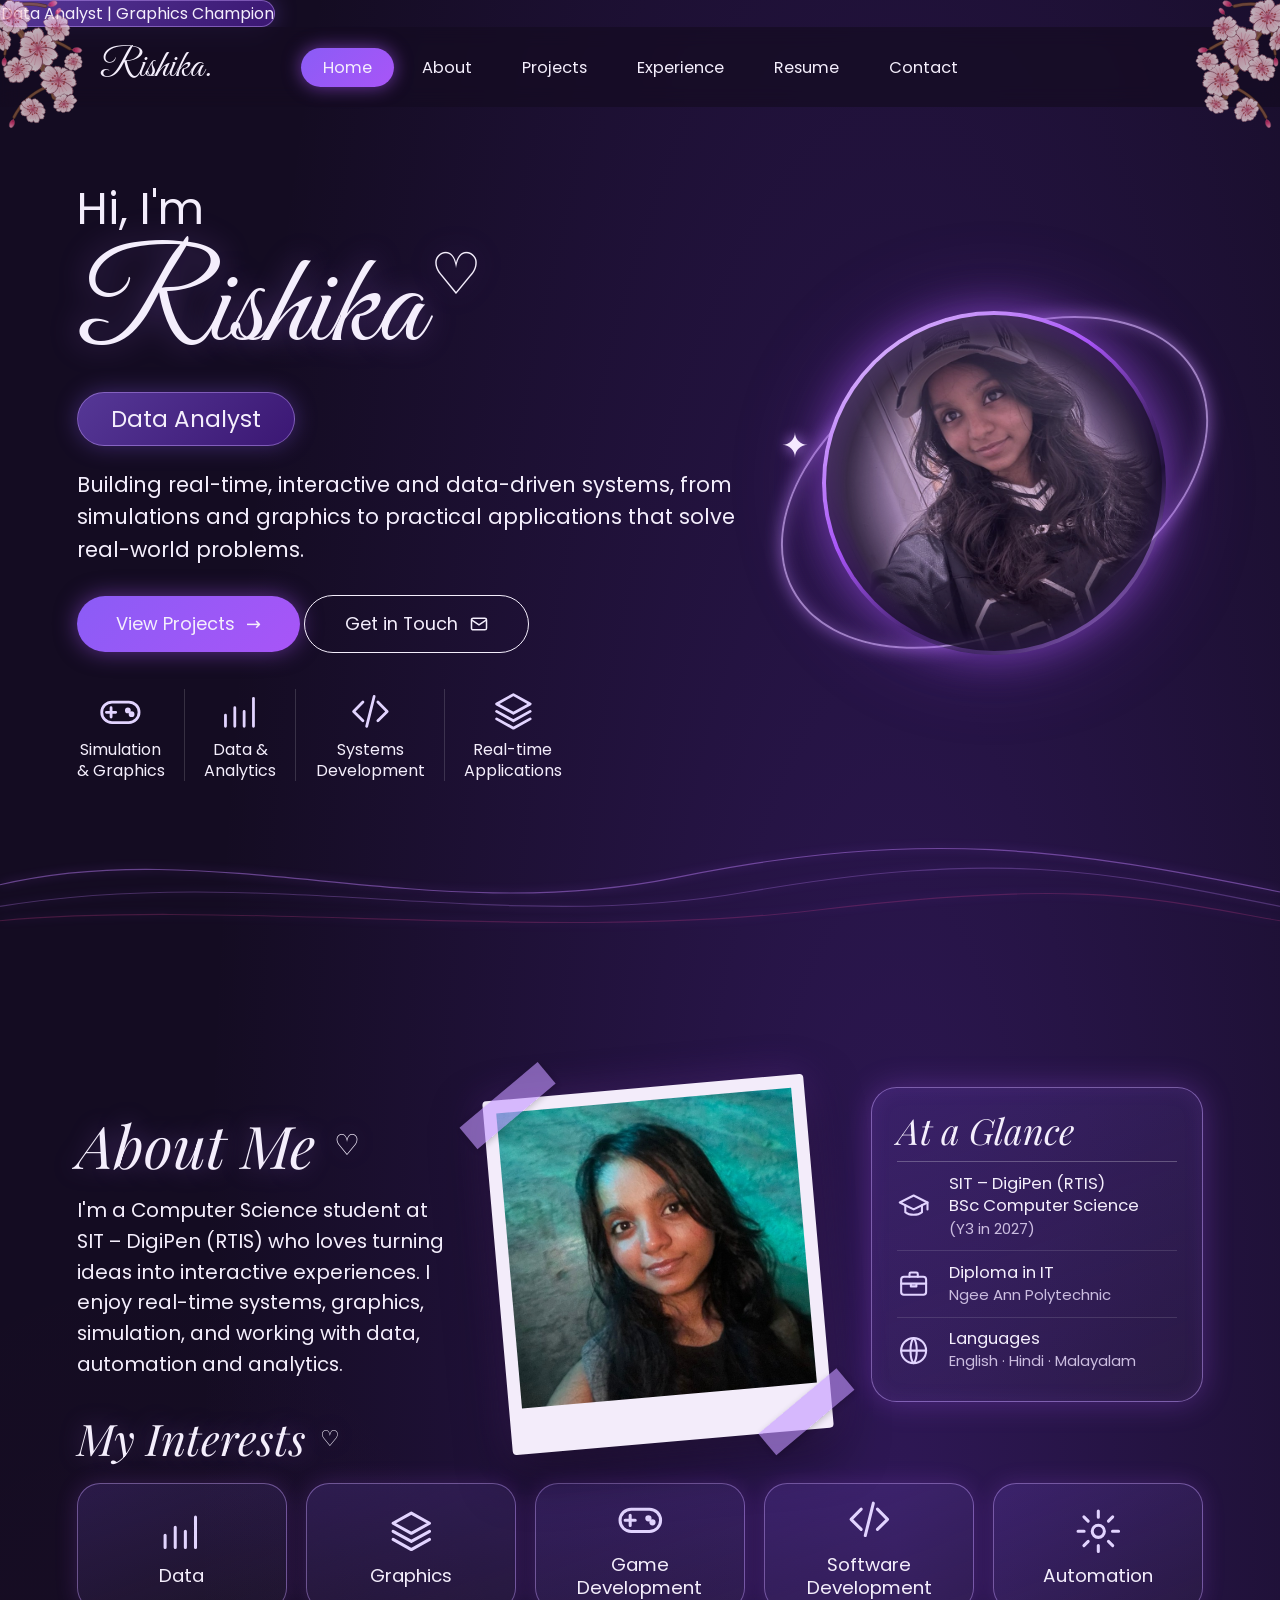
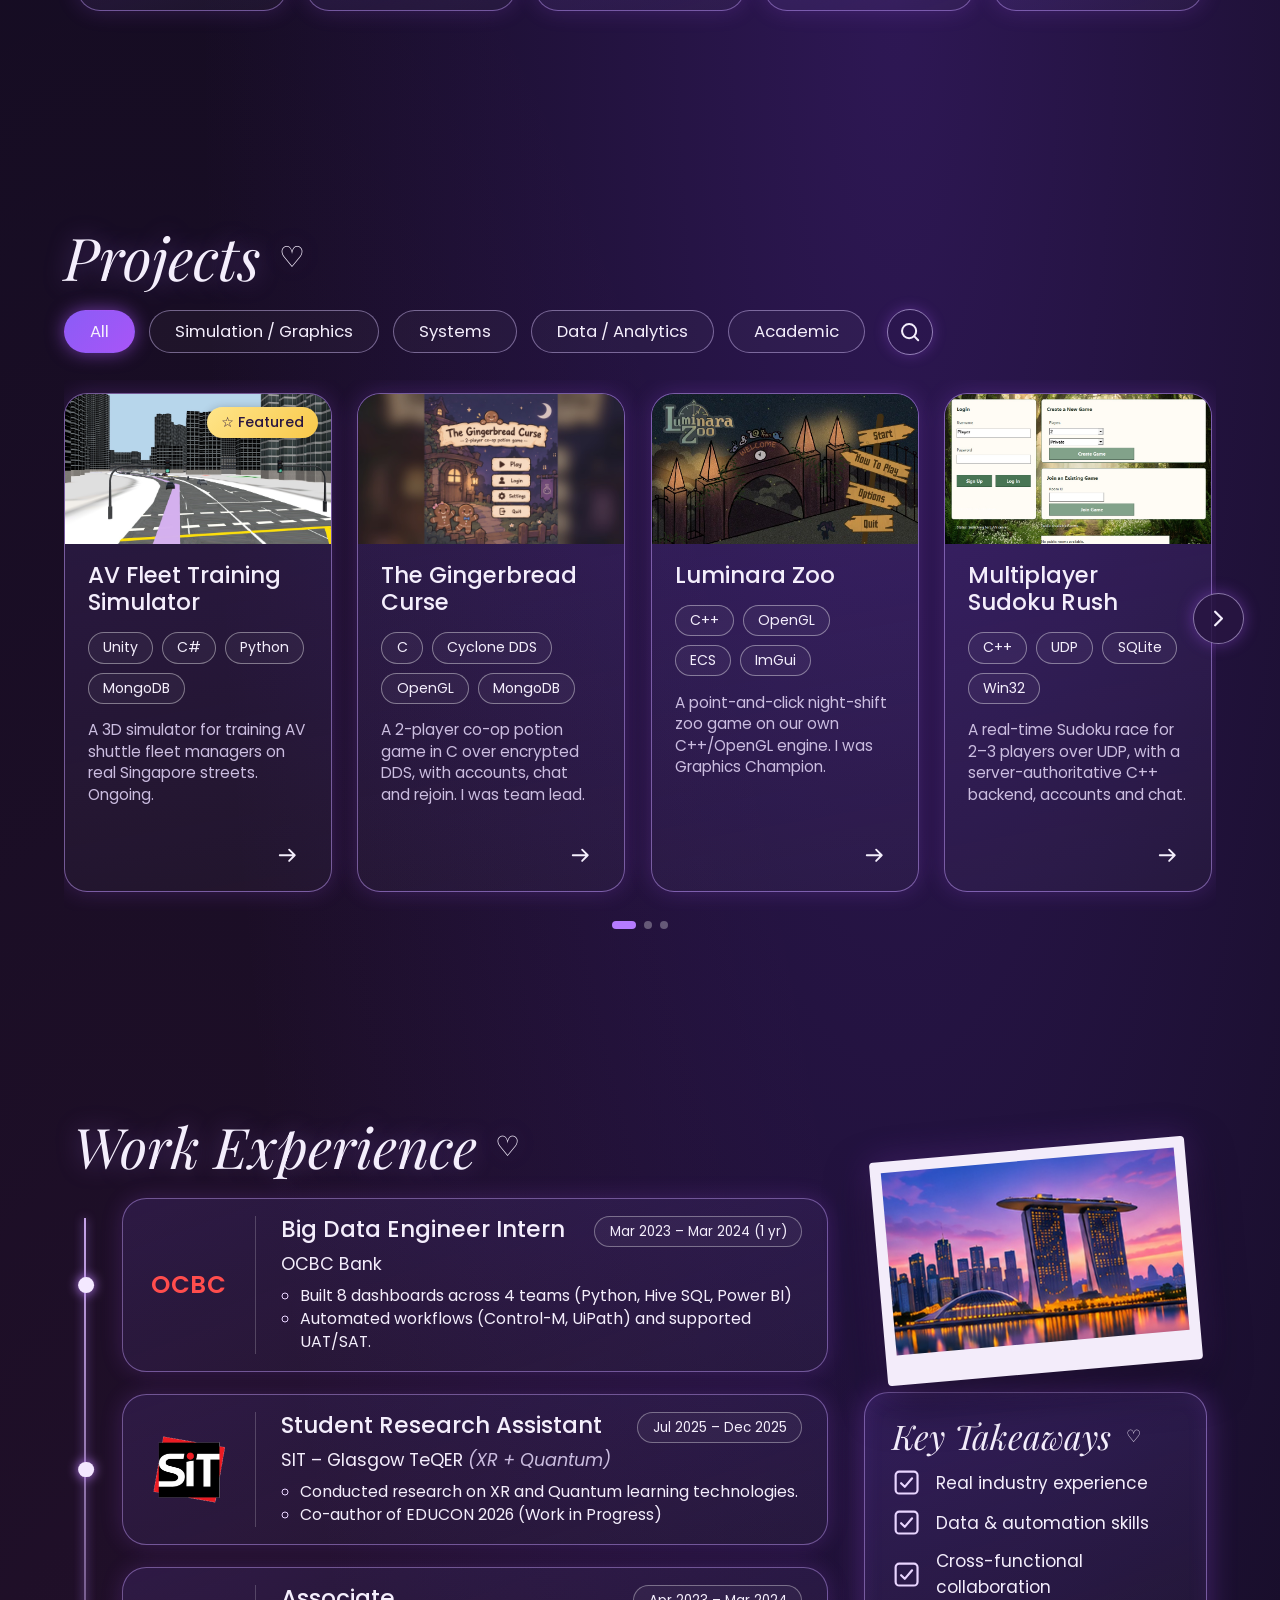
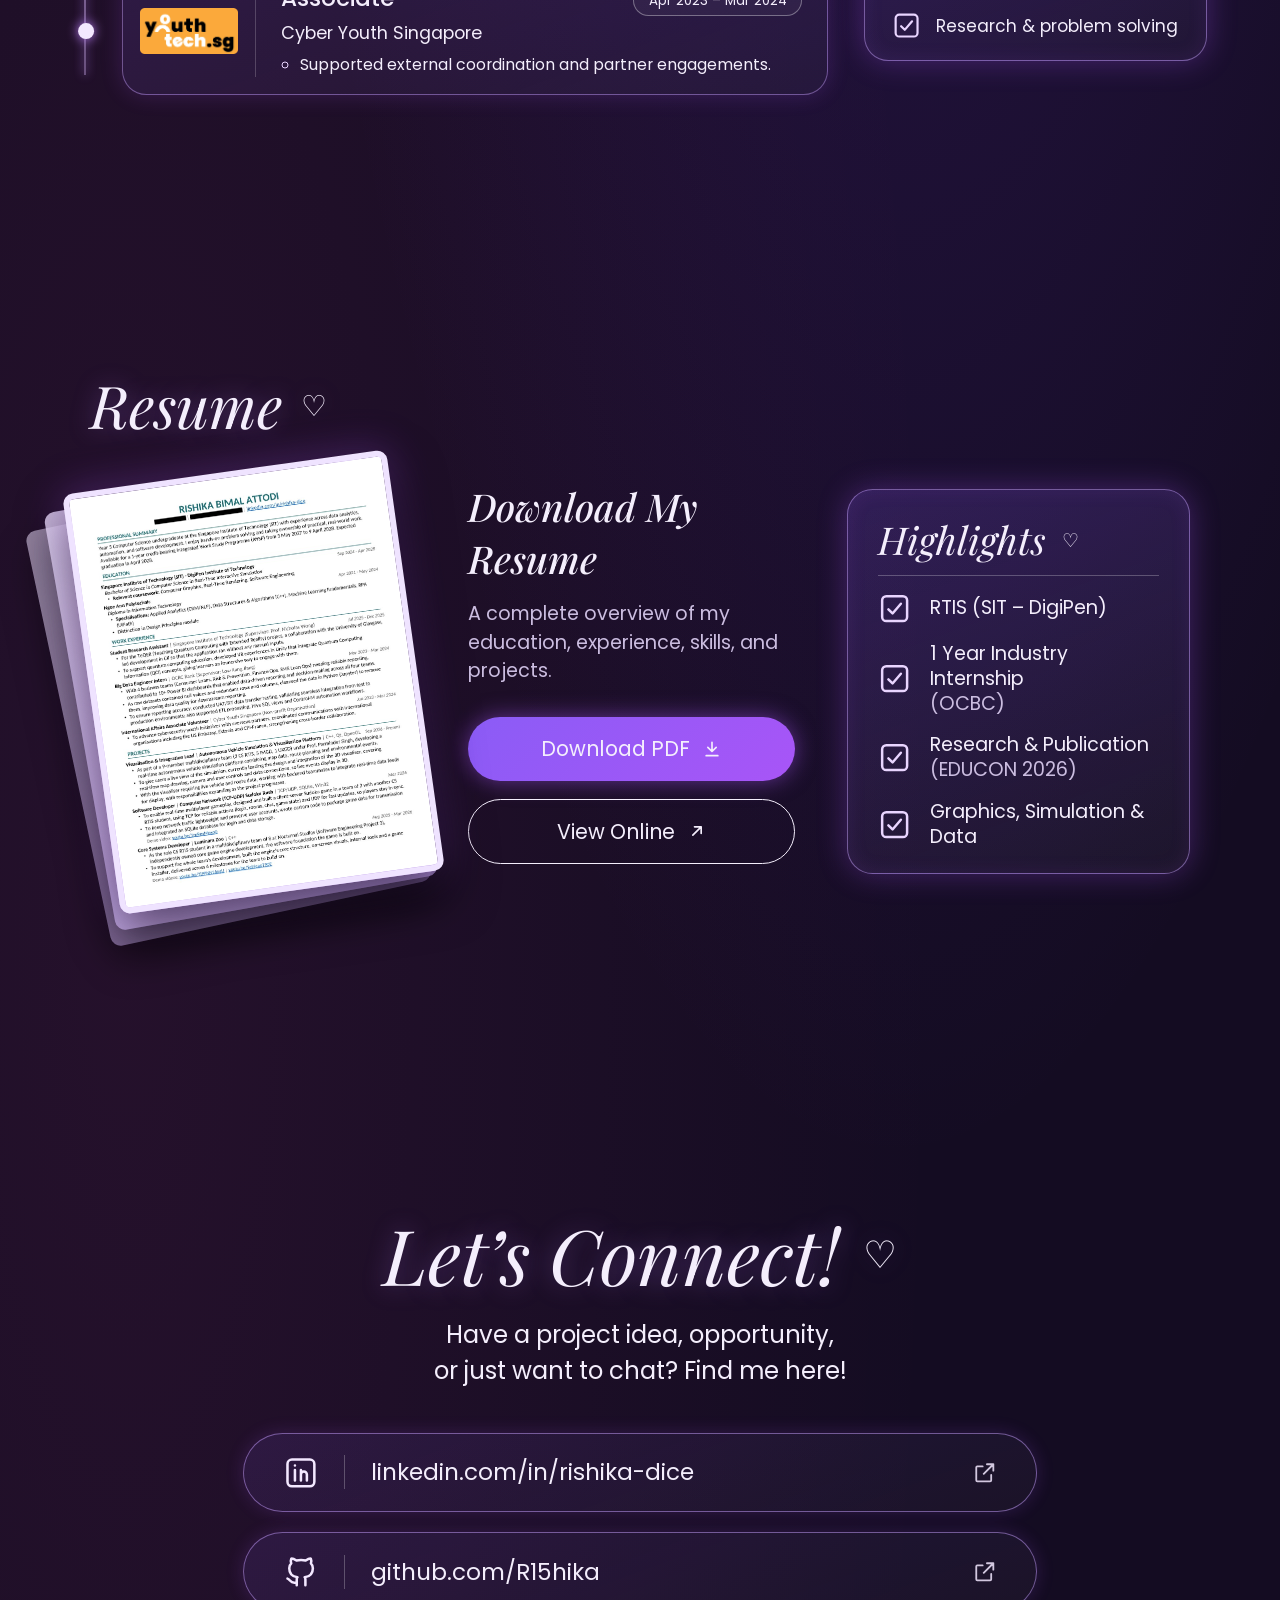
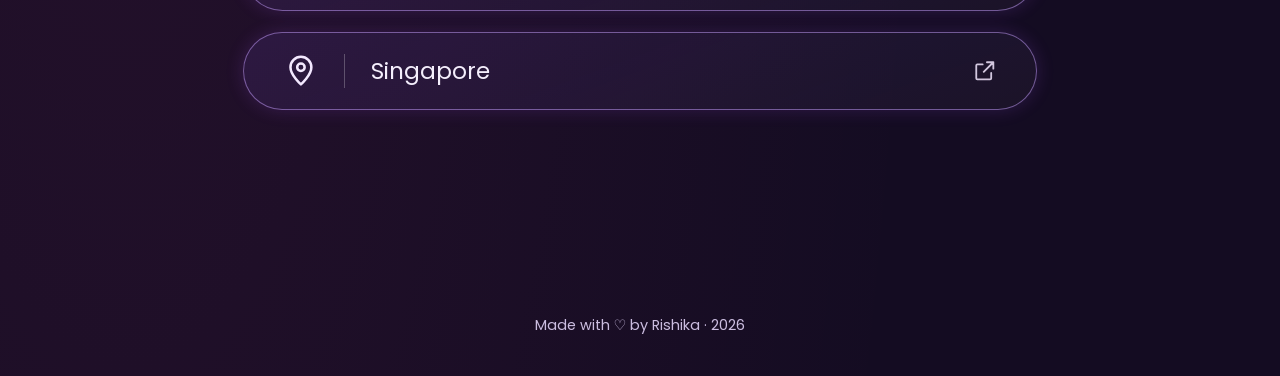
==== commit c0492621: "Update index.html" ====
--- a/index.html
+++ b/index.html
@@ -3,7 +3,7 @@
 <head>
   <meta charset="utf-8" />
   <meta name="viewport" content="width=device-width, initial-scale=1" />
-  <title>Rishika | Data Analyst</title>
+  <div class="role">Data Analyst <span aria-hidden="true">|</span> Graphics Champion</div>
   <meta name="description" content="Rishika, Data Analyst. Real-time, interactive and data-driven systems." />
   <link rel="preconnect" href="https://fonts.googleapis.com" />
   <link rel="preconnect" href="https://fonts.gstatic.com" crossorigin />
--- a/css/projects.css
+++ b/css/projects.css
@@ -106,9 +106,17 @@
   align-self: flex-end; display: grid; place-items: center;
   width: max(30px, calc(var(--u) * 3.2)); aspect-ratio: 1; border-radius: 50%;
   margin-top: calc(var(--u) * .6);
-  transition: background .2s, transform .2s;
+  transition: background .2s;
 }
-.proj-link:hover { background: rgba(155, 92, 246, .25); transform: translateX(3px); }
+.proj-link svg { transition: transform .2s; }
+
+/* whole card is clickable: stretch the arrow link's hit area over the card */
+.proj-card { position: relative; cursor: pointer; }
+.proj-link::after { content: ""; position: absolute; inset: 0; z-index: 1; }
+/* no transform on .proj-link itself, or the ::after would shrink back to the arrow */
+.proj-card:hover .proj-link { background: rgba(155, 92, 246, .25); }
+.proj-card:hover .proj-link svg { transform: translateX(3px); }
+.proj-card:has(.proj-link:focus-visible) { outline: 2px solid var(--purple-2); outline-offset: 3px; }
 
 /* prev / next arrows */
 .car-btn {
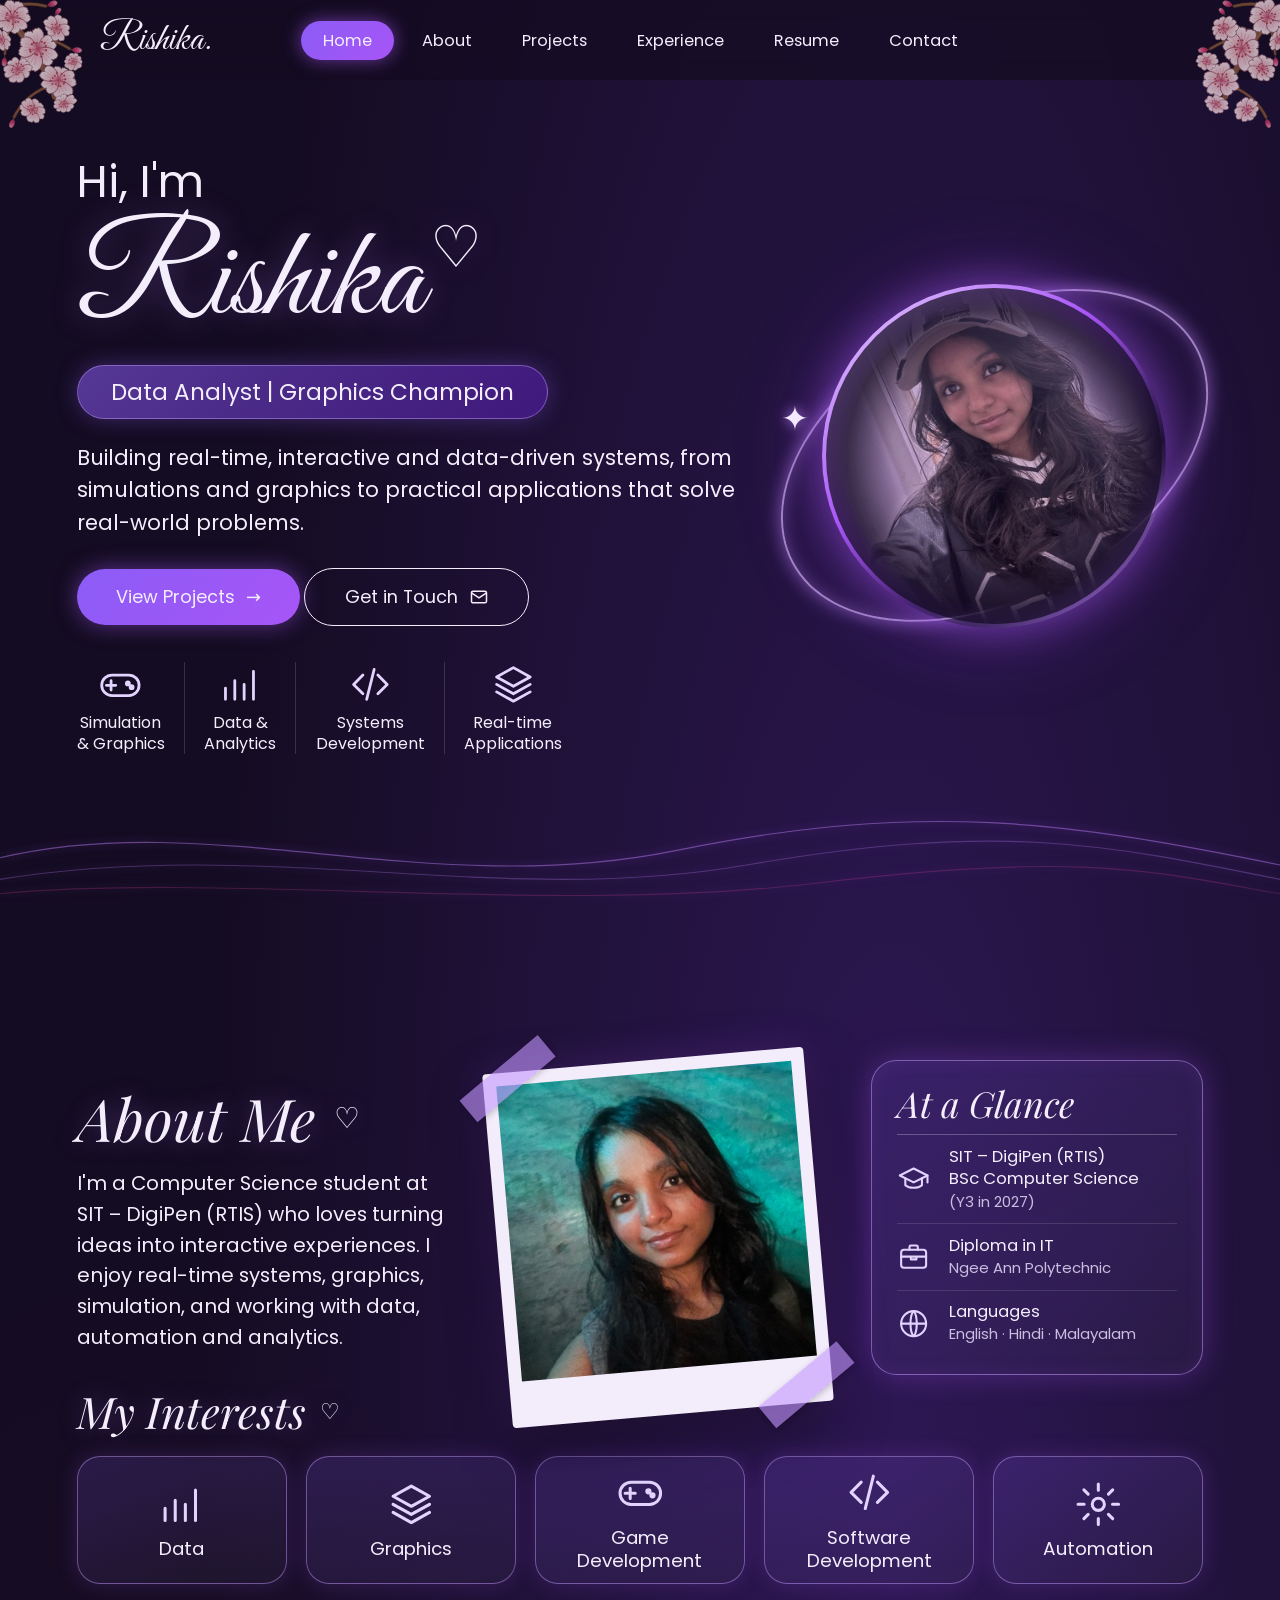
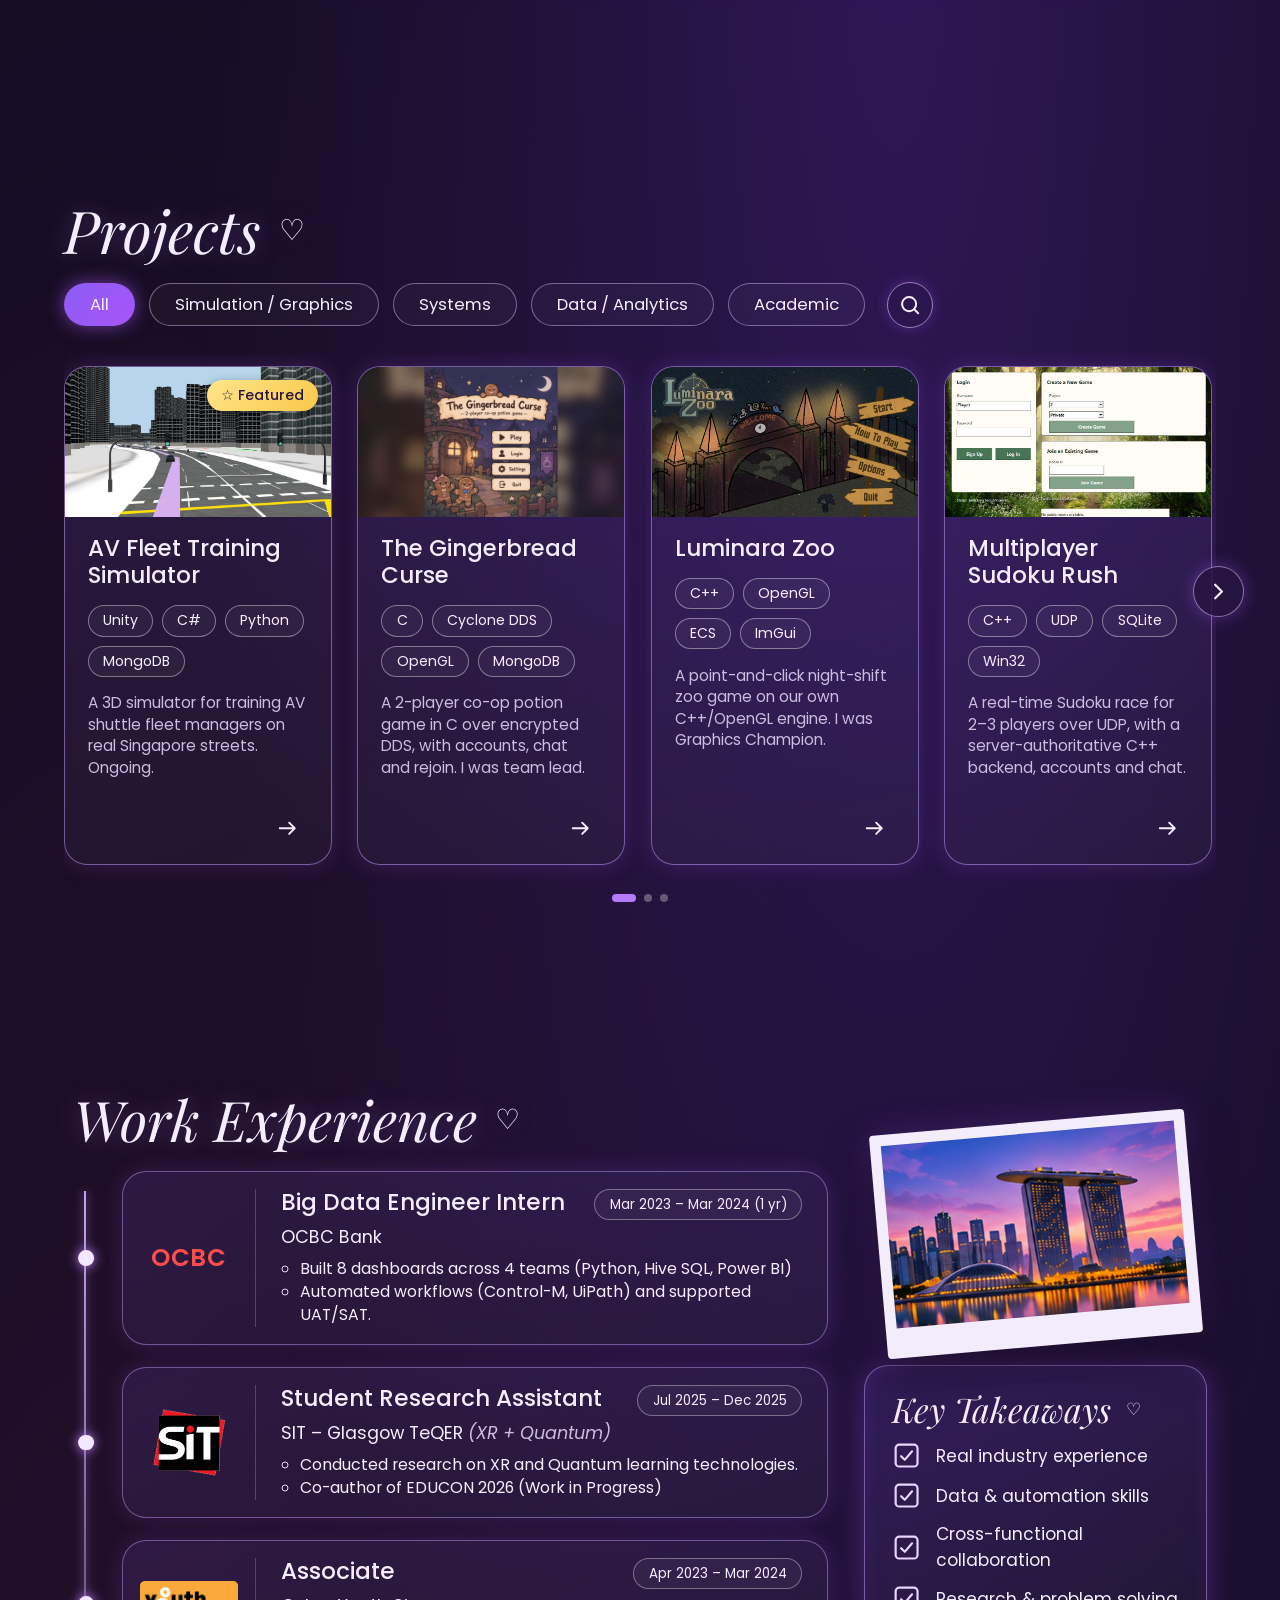
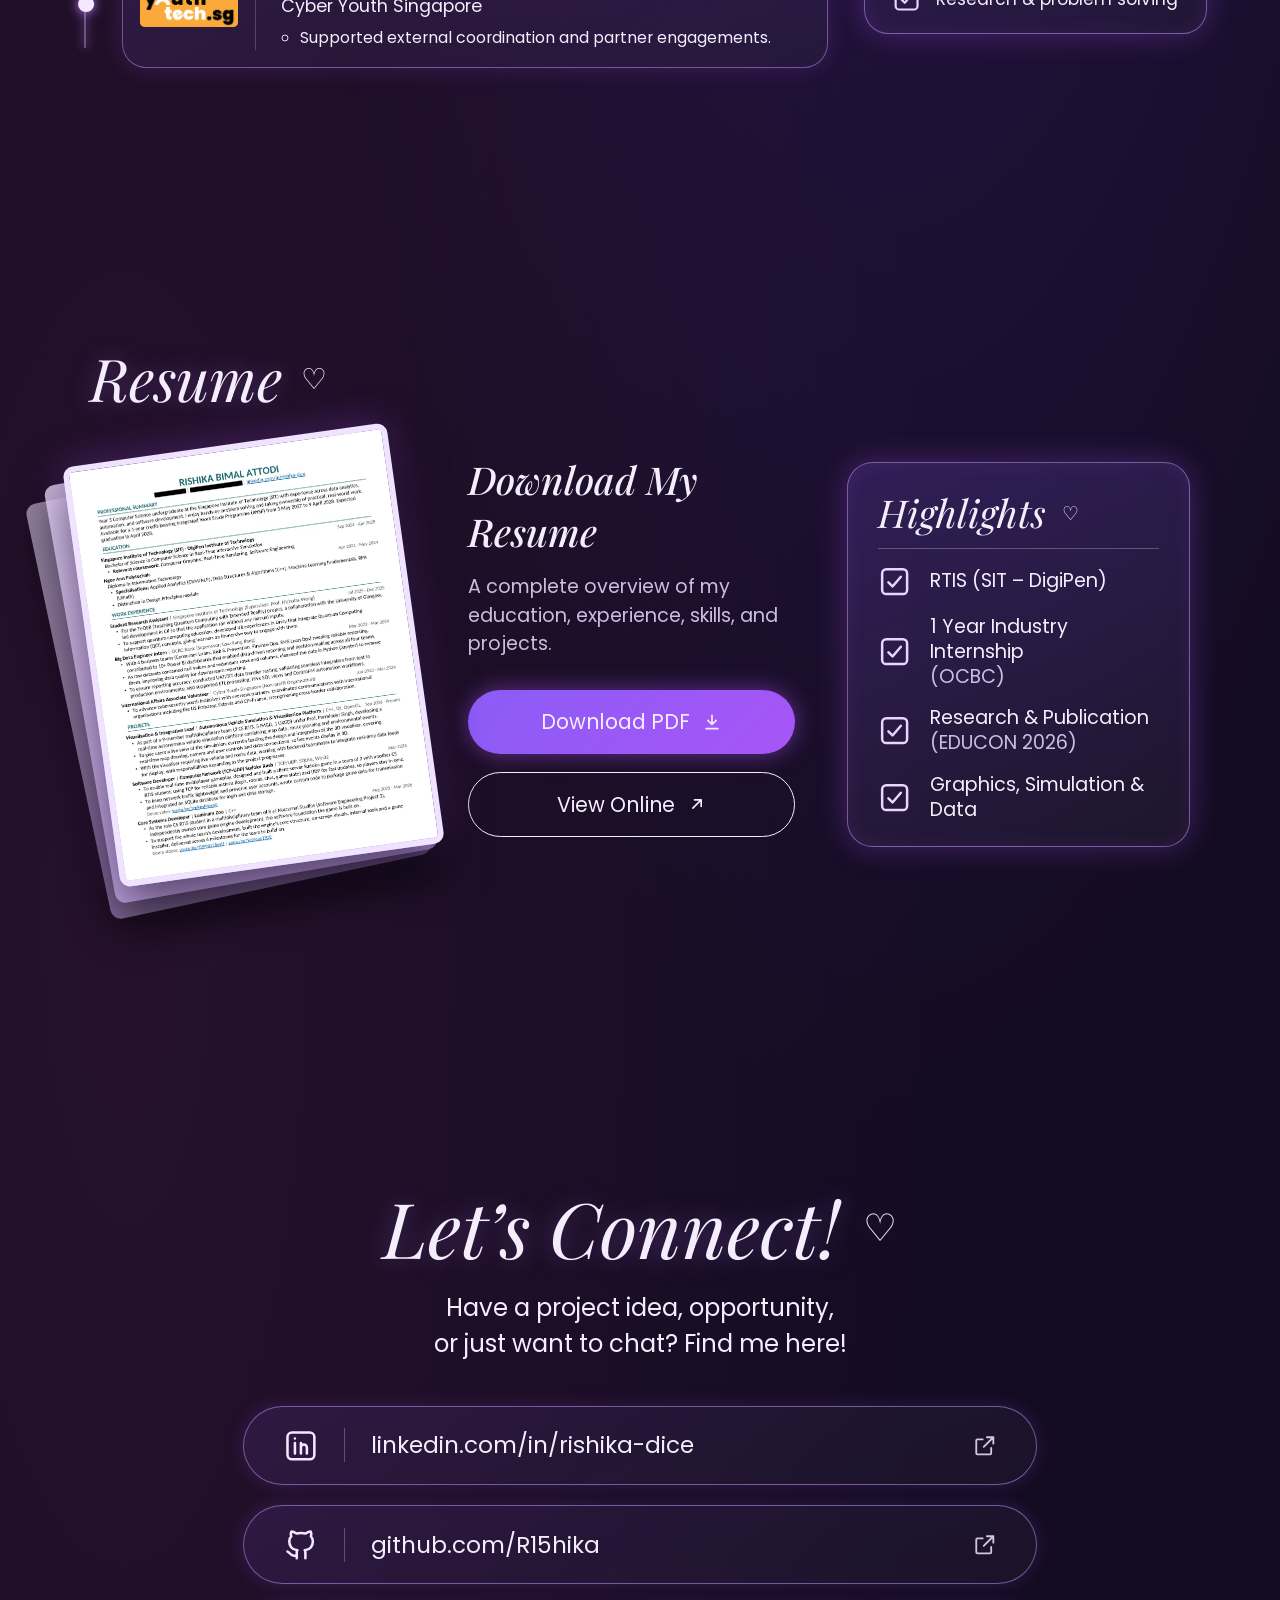
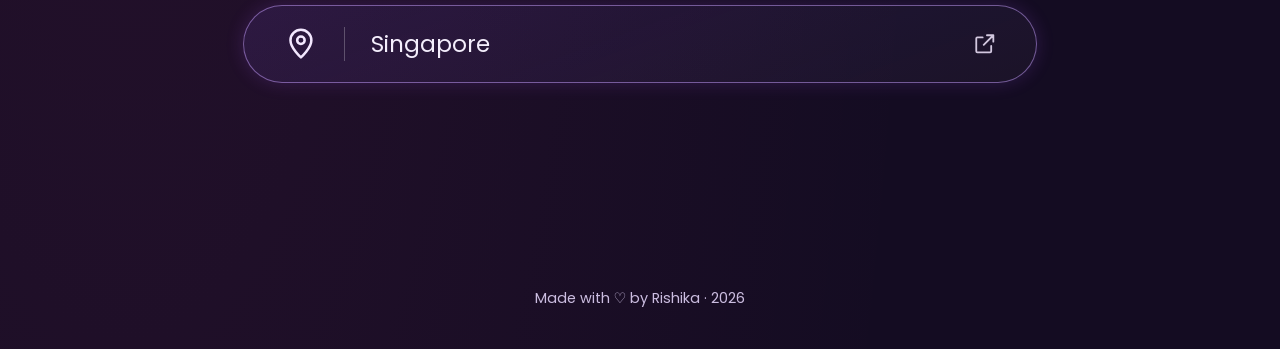
==== commit c1c05663: "Update index.html" ====
--- a/index.html
+++ b/index.html
@@ -3,7 +3,7 @@
 <head>
   <meta charset="utf-8" />
   <meta name="viewport" content="width=device-width, initial-scale=1" />
-  <div class="role">Data Analyst <span aria-hidden="true">|</span> Graphics Champion</div>
+    <title>Rishika | Data Analyst | Graphics Champion</title>
   <meta name="description" content="Rishika, Data Analyst. Real-time, interactive and data-driven systems." />
   <link rel="preconnect" href="https://fonts.googleapis.com" />
   <link rel="preconnect" href="https://fonts.gstatic.com" crossorigin />
@@ -51,7 +51,7 @@
       <div class="hero-text">
         <p class="hi">Hi, I'm</p>
         <h1 class="name">Rishika<span class="heart">&#9825;</span></h1>
-        <div class="role">Data Analyst</div>
+        <div class="role">Data Analyst <span aria-hidden="true">|</span> Graphics Champion</div>
         <p class="tagline">
           Building real-time, interactive and data-driven systems, from simulations
           and graphics to practical applications that solve real-world problems.
